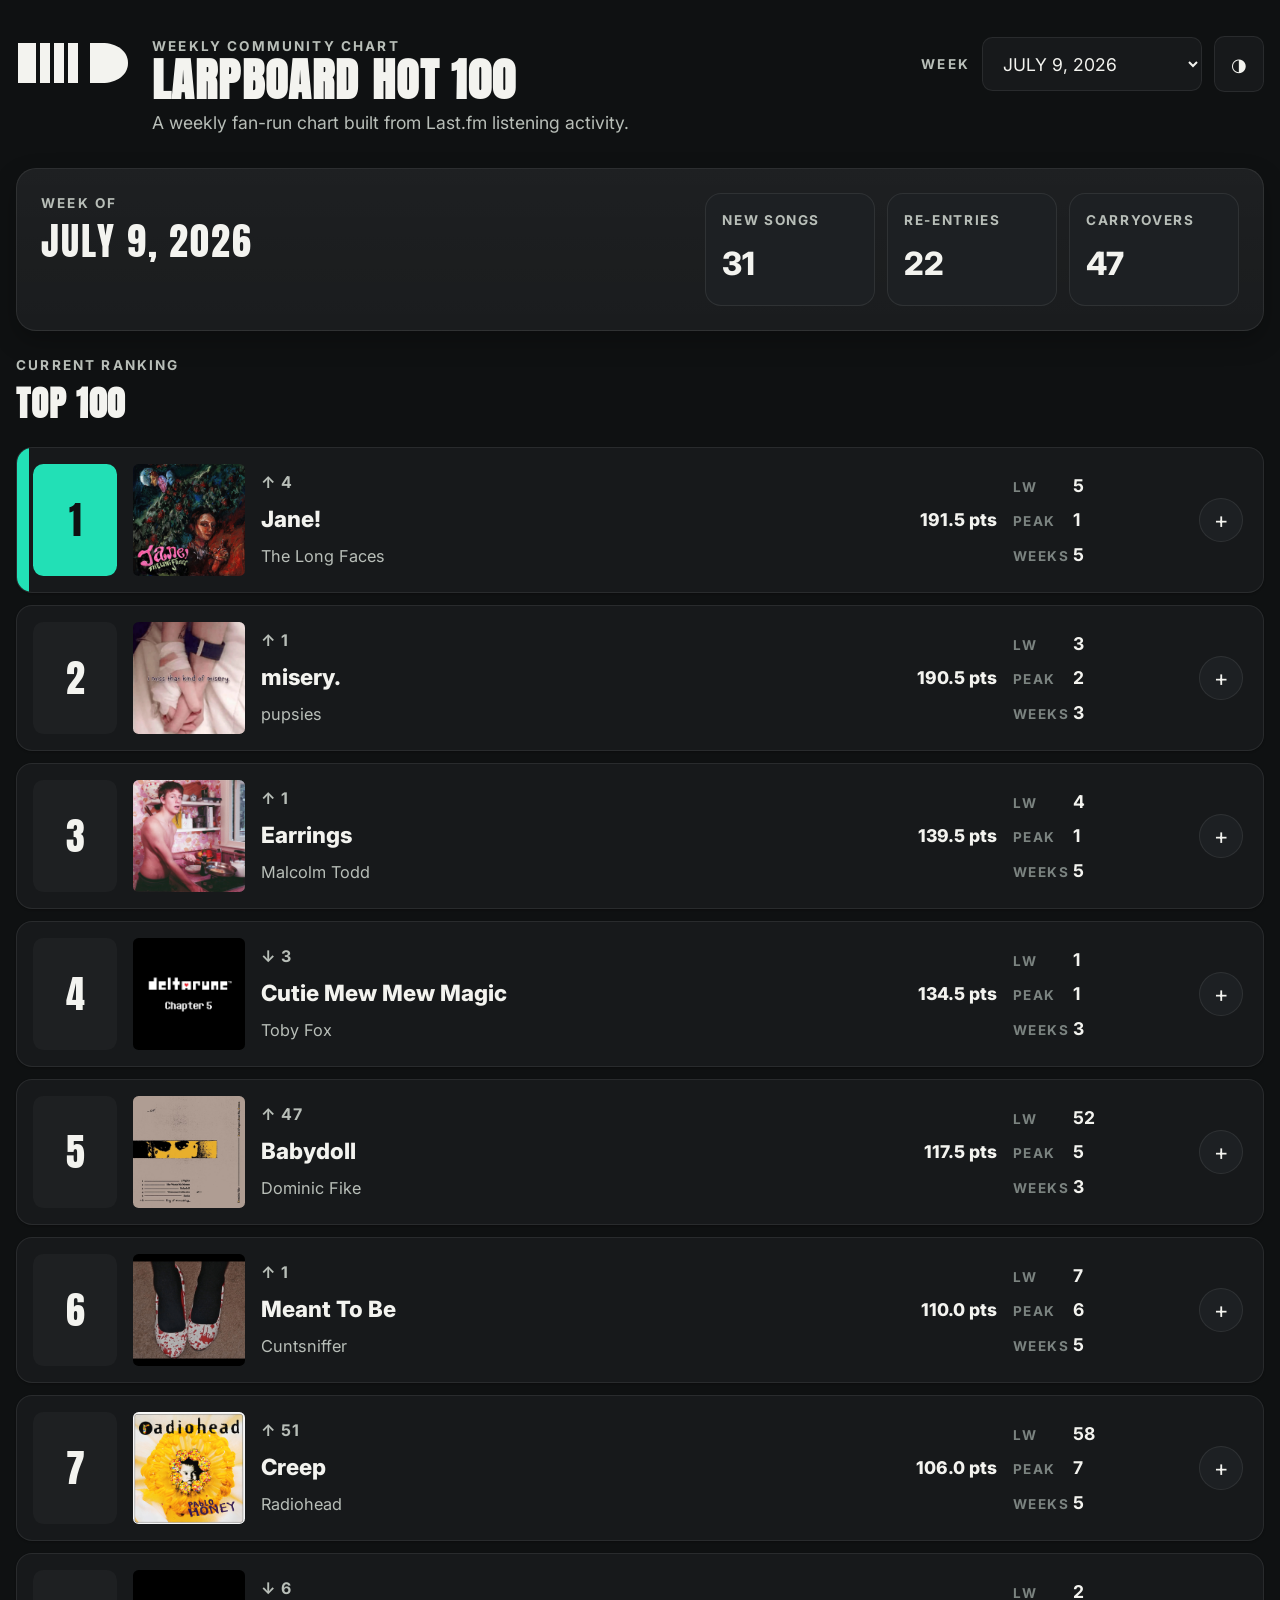
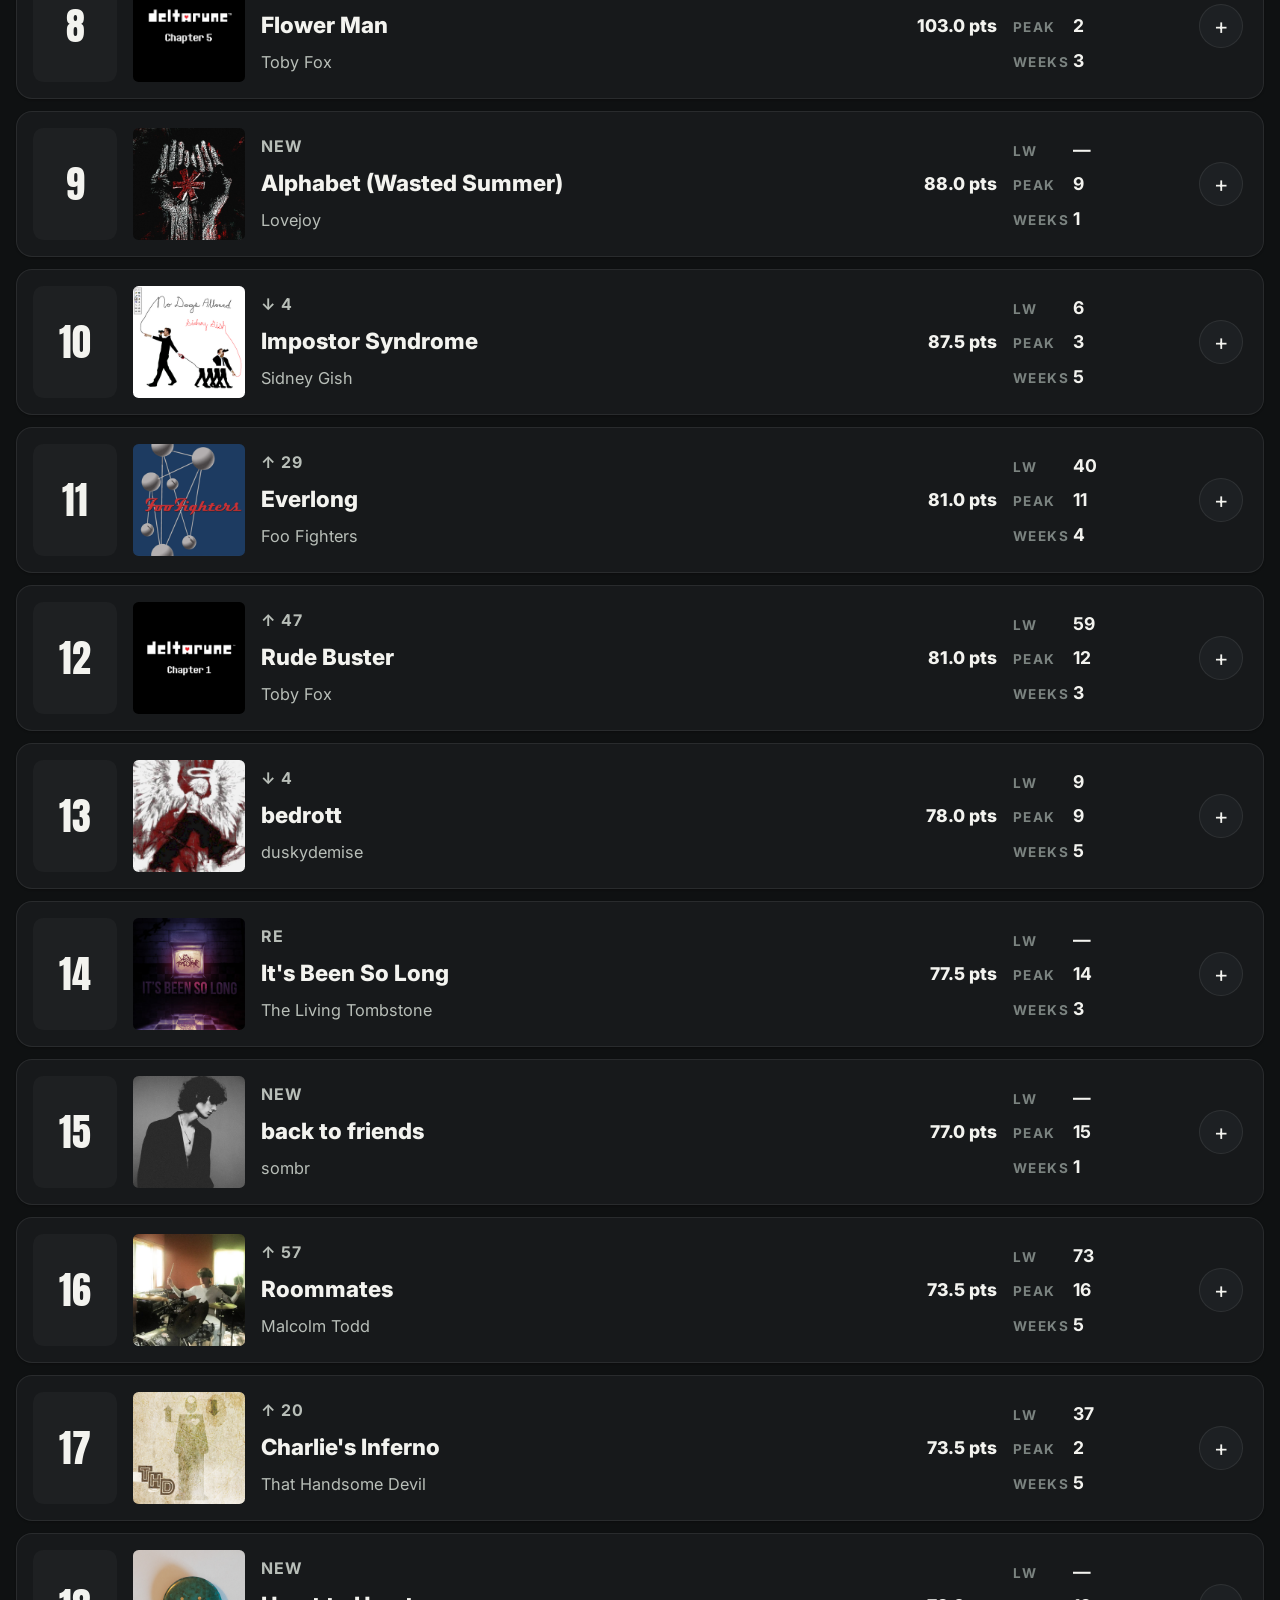
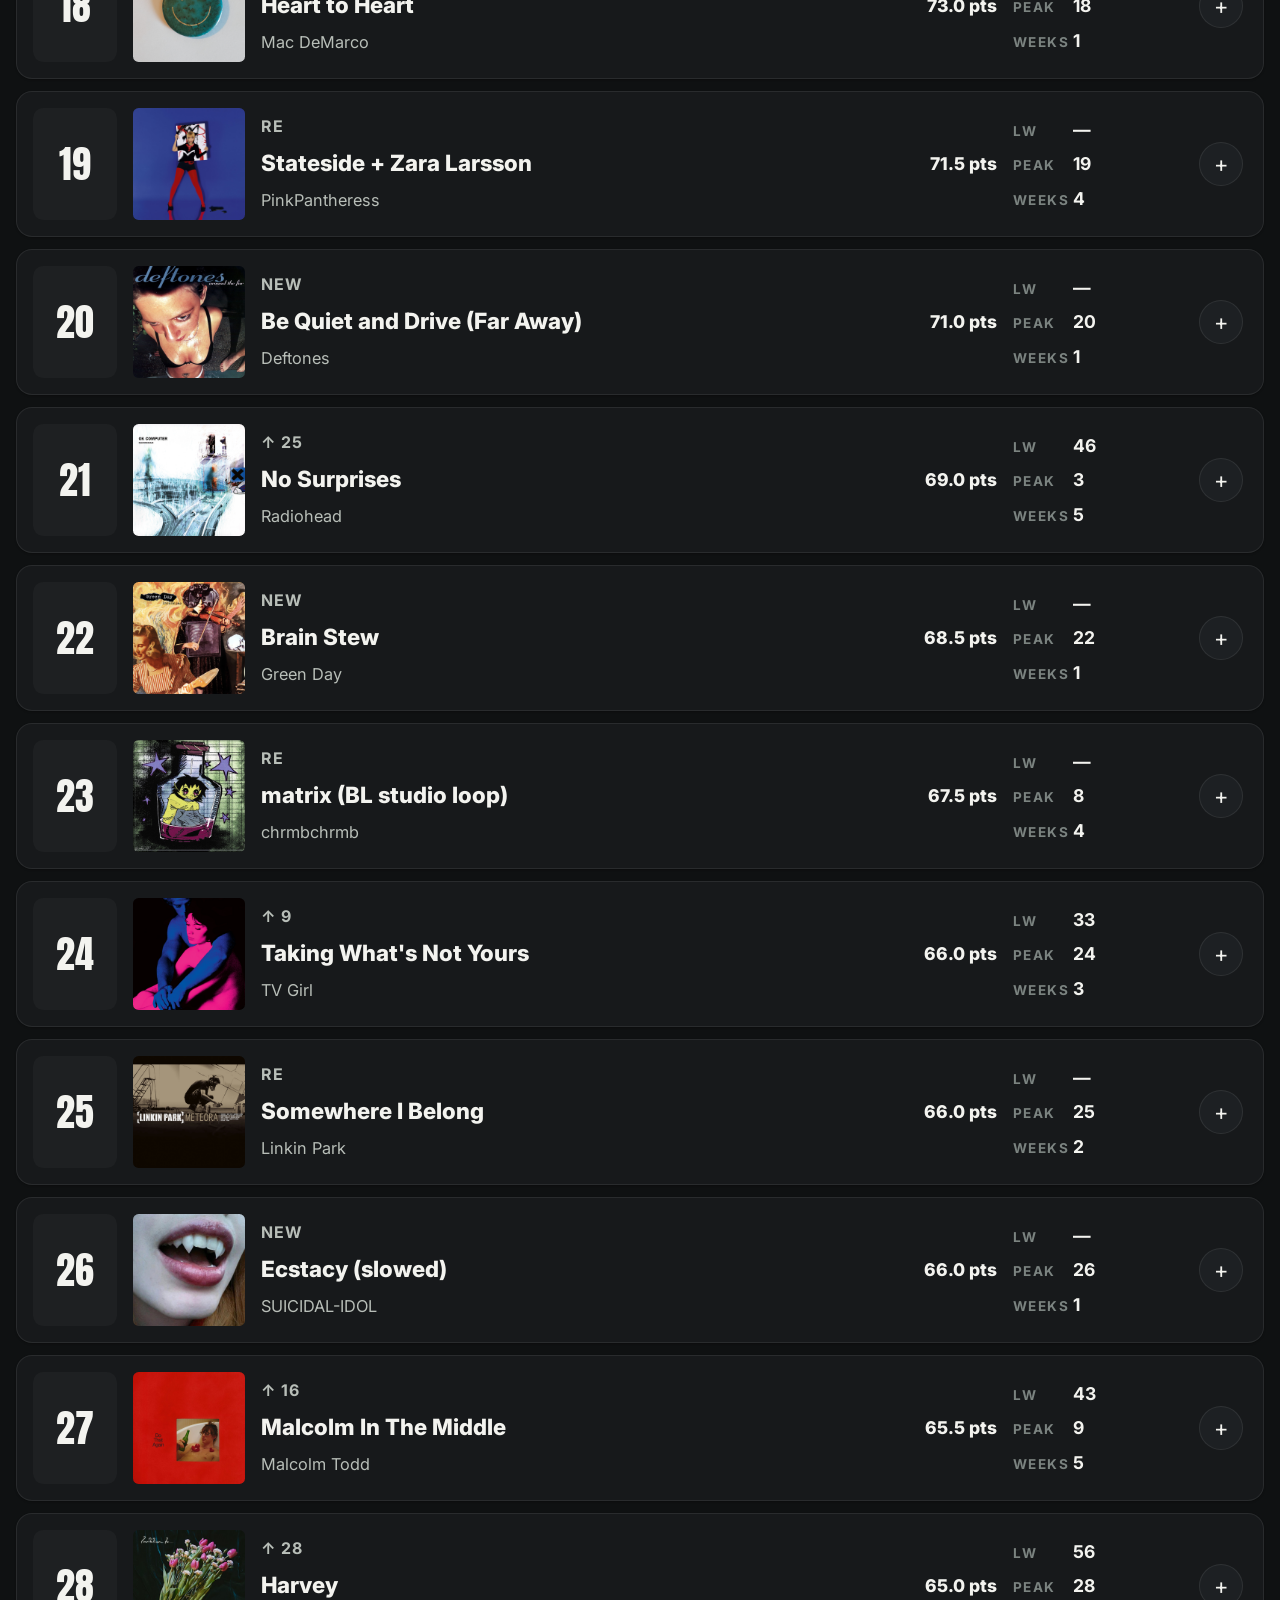
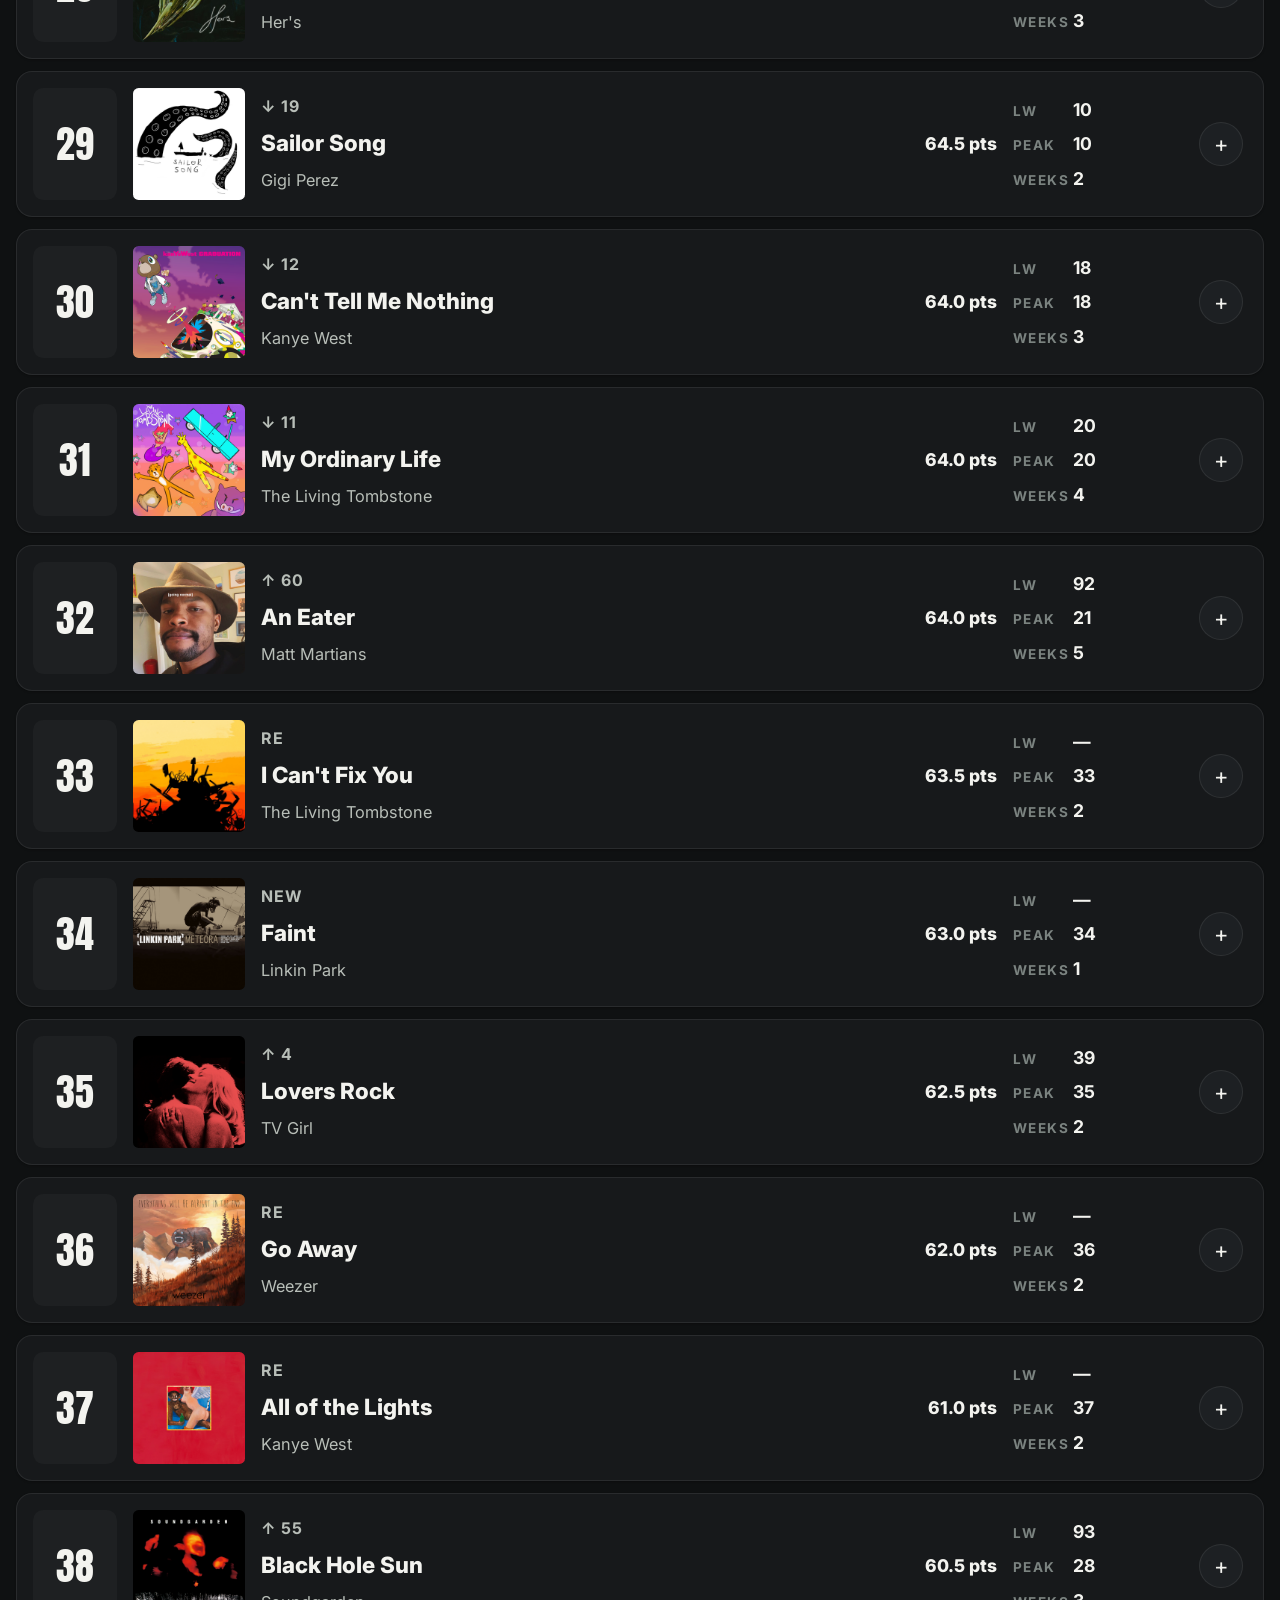
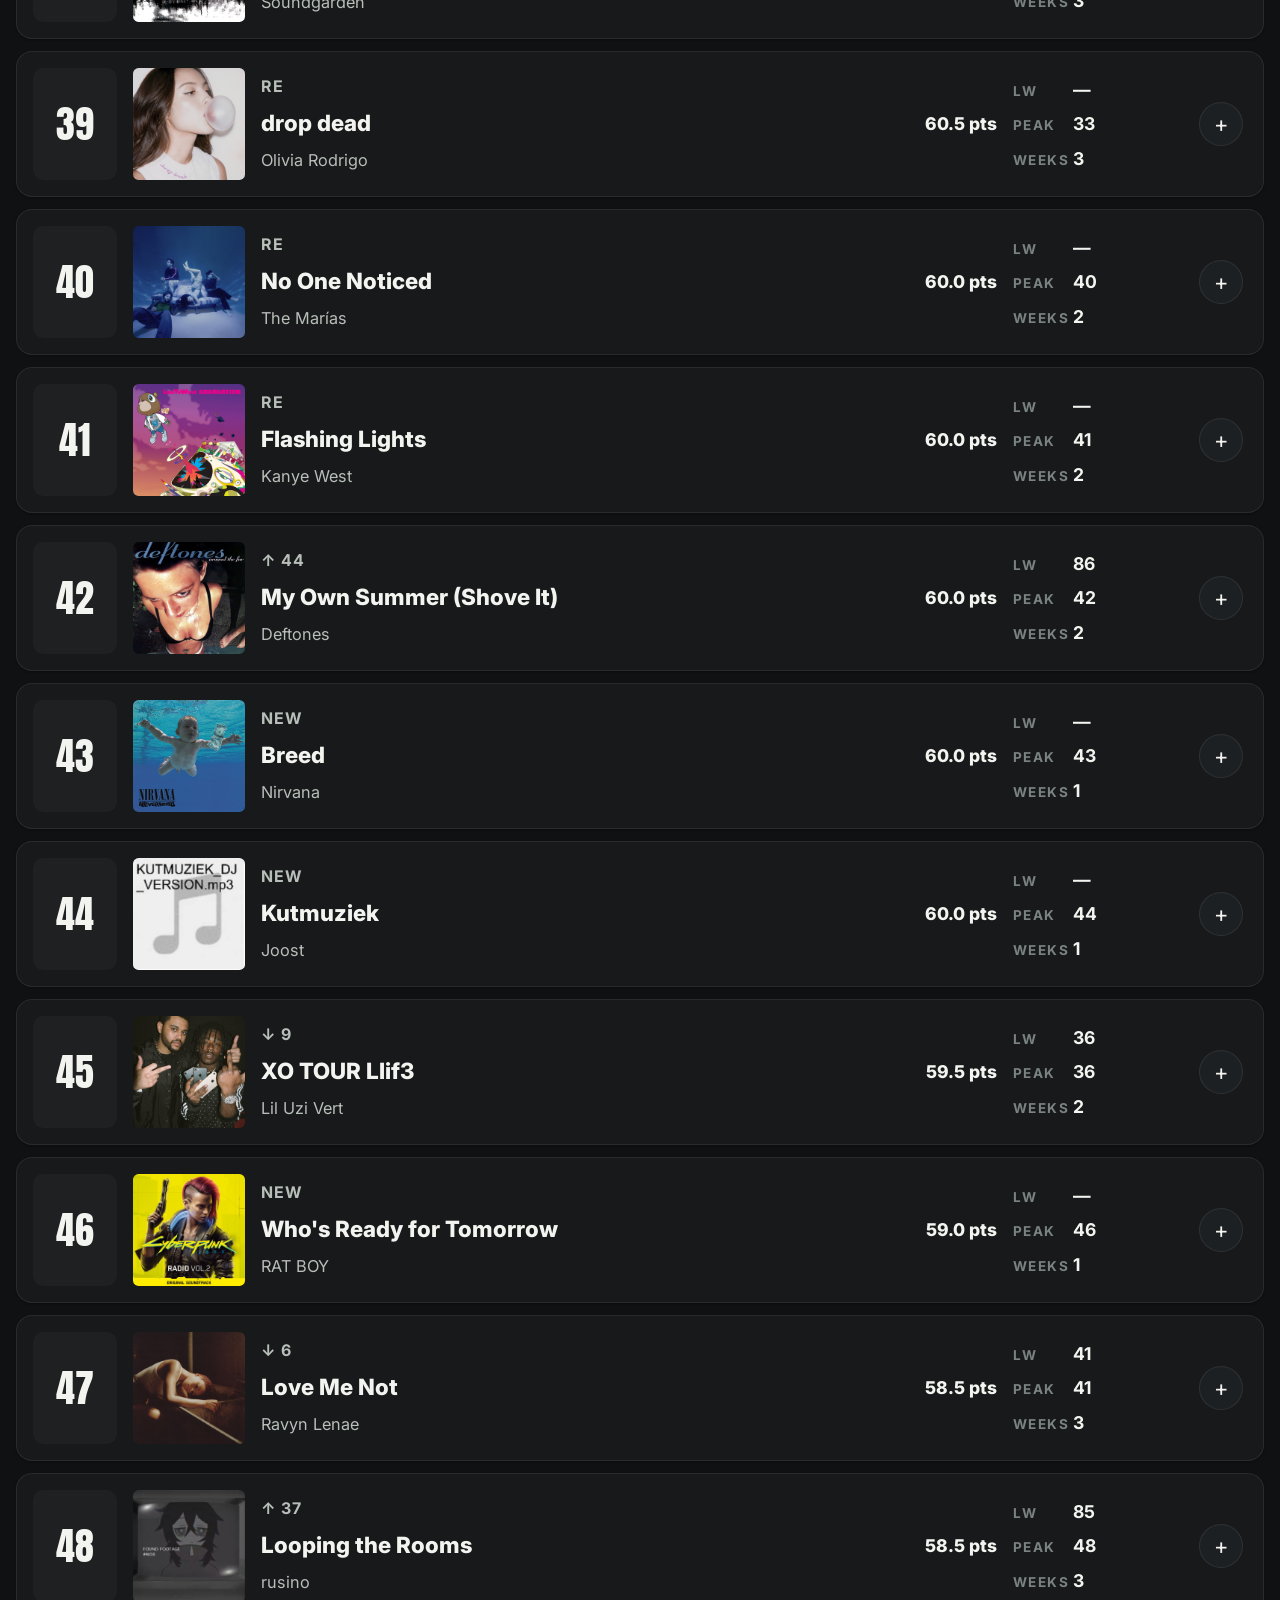
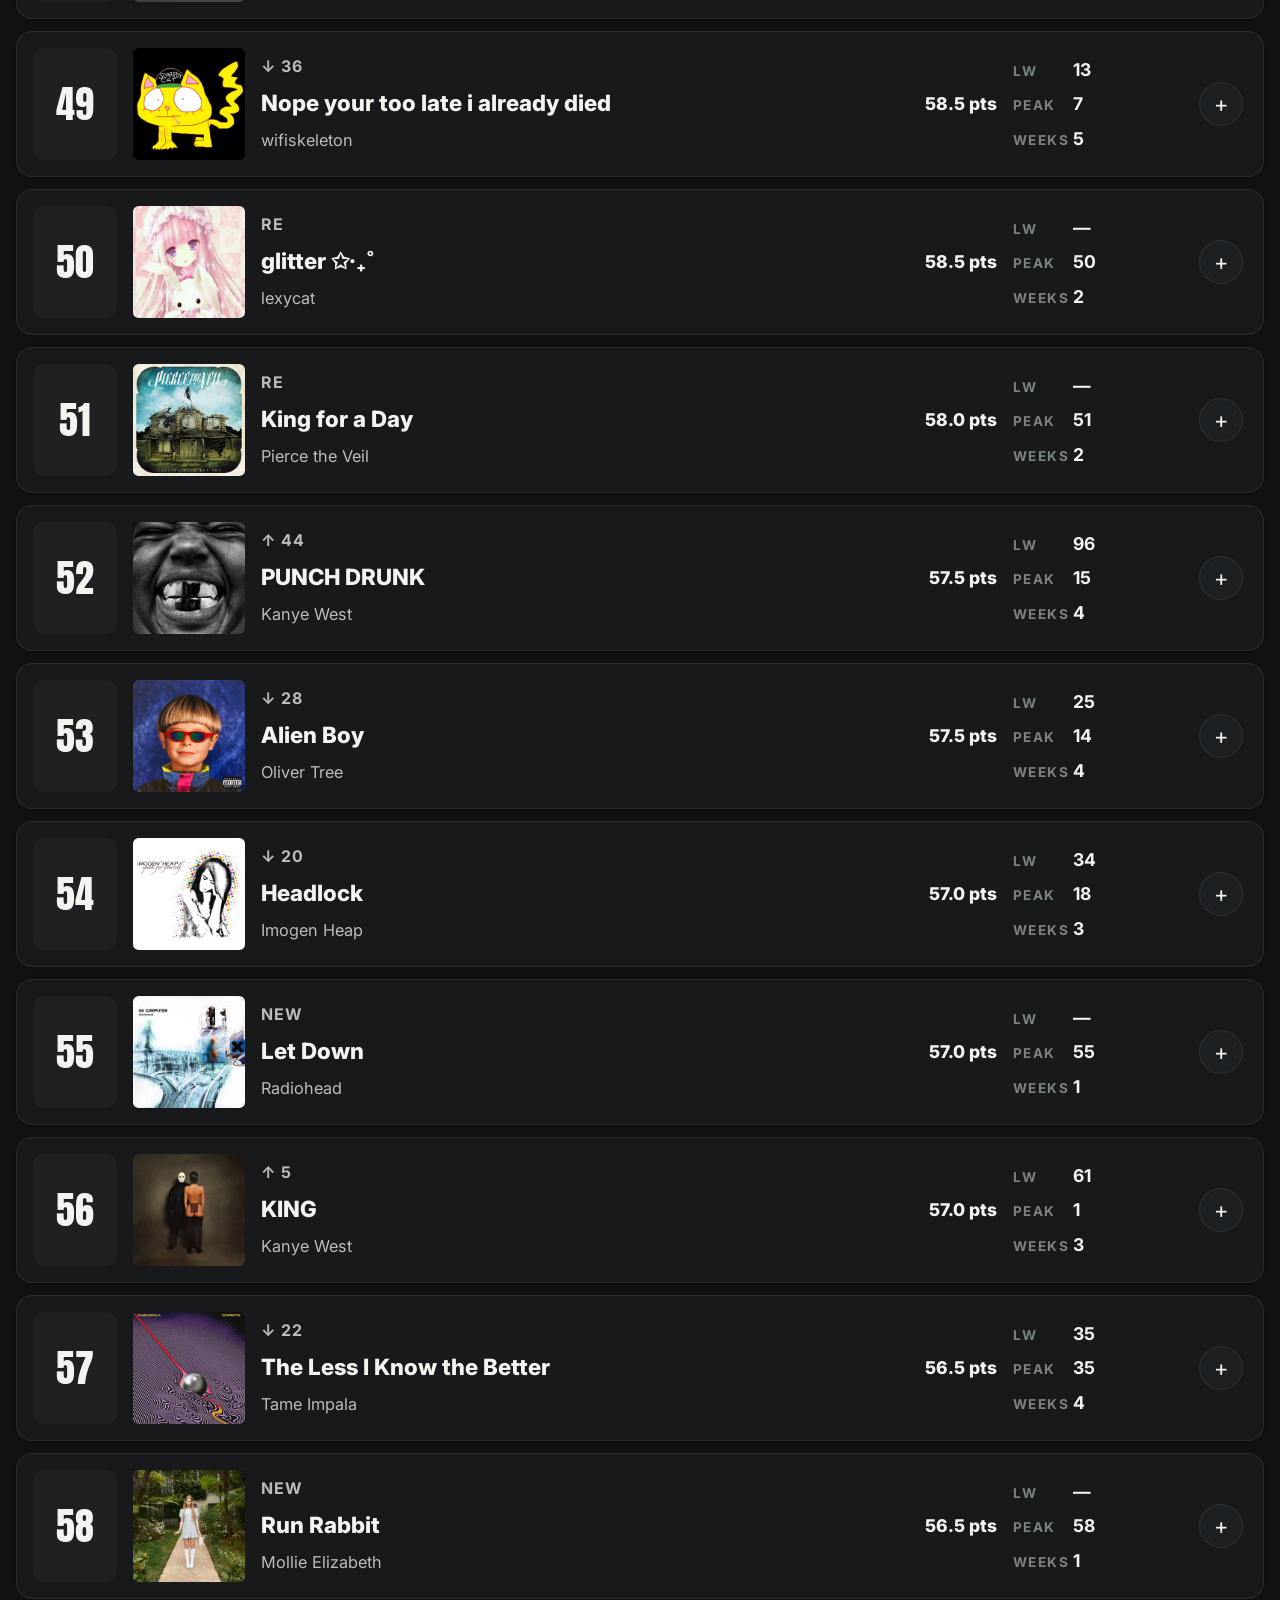
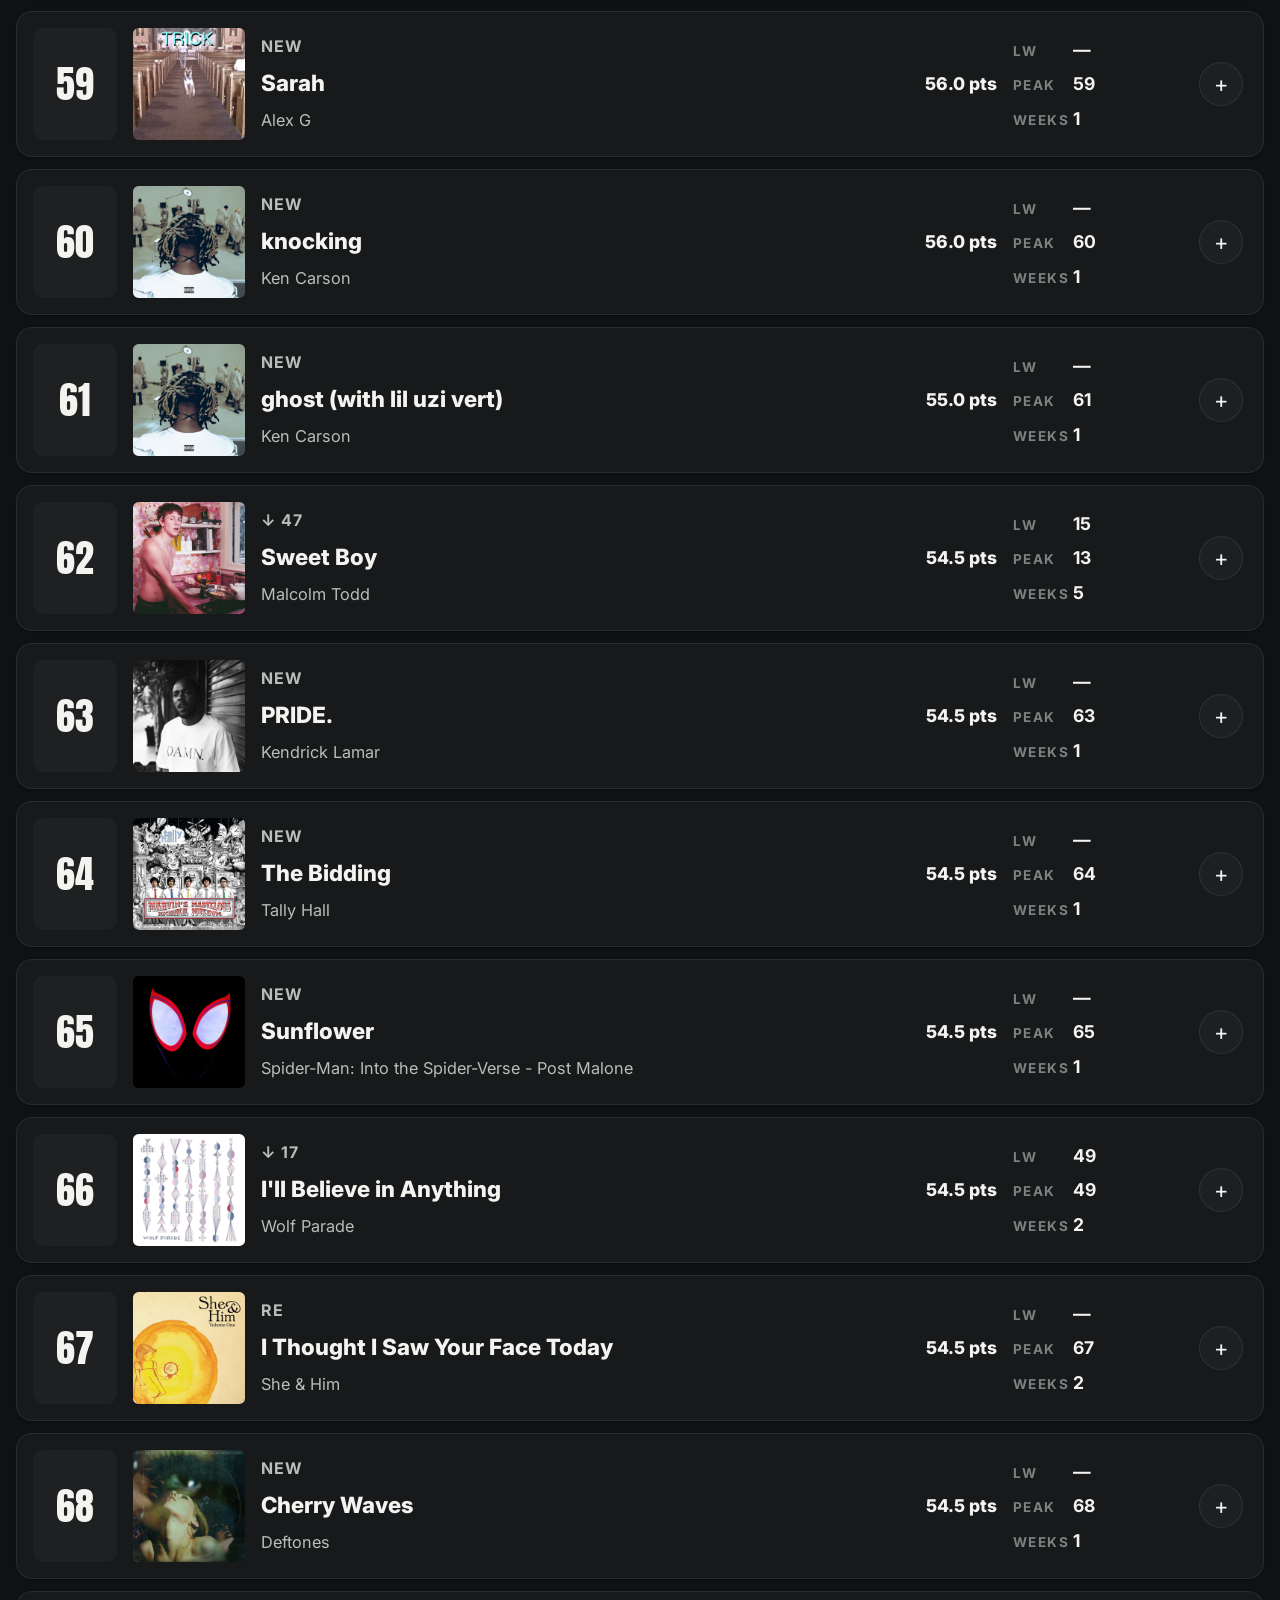
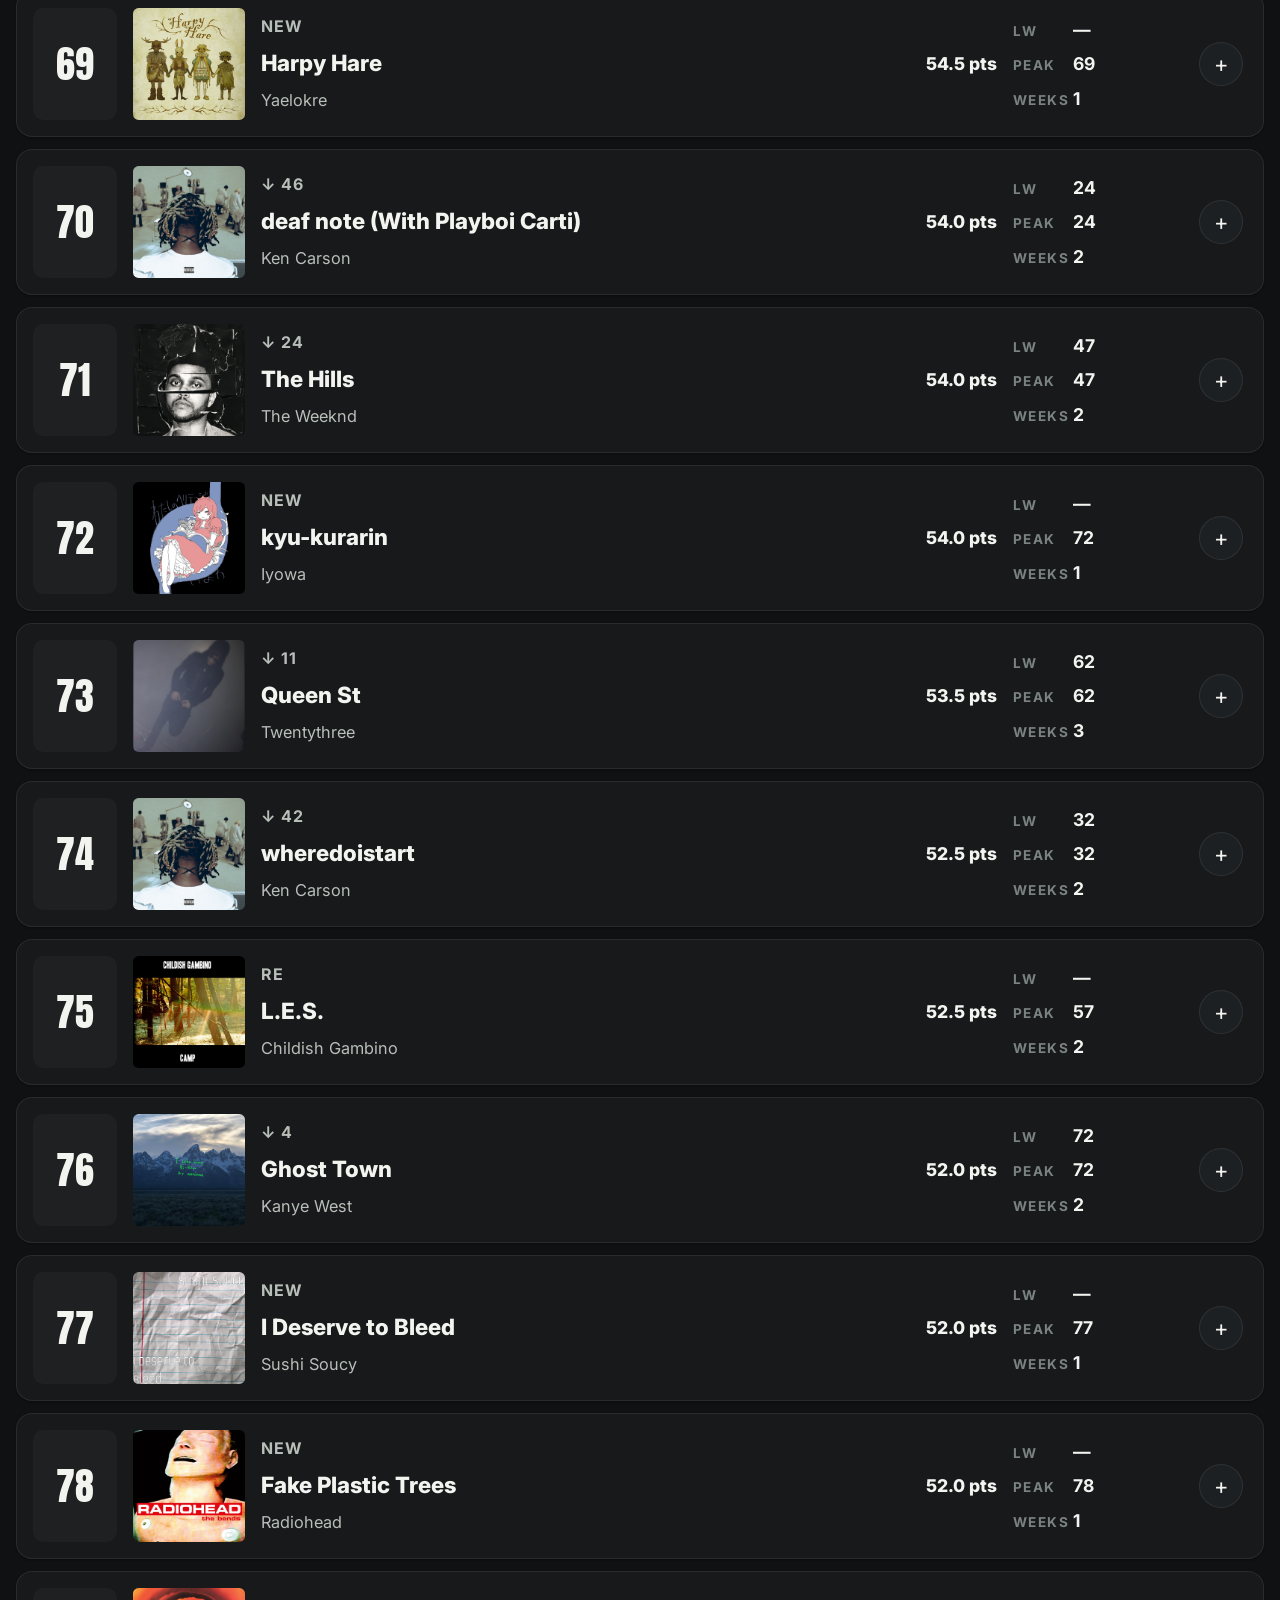
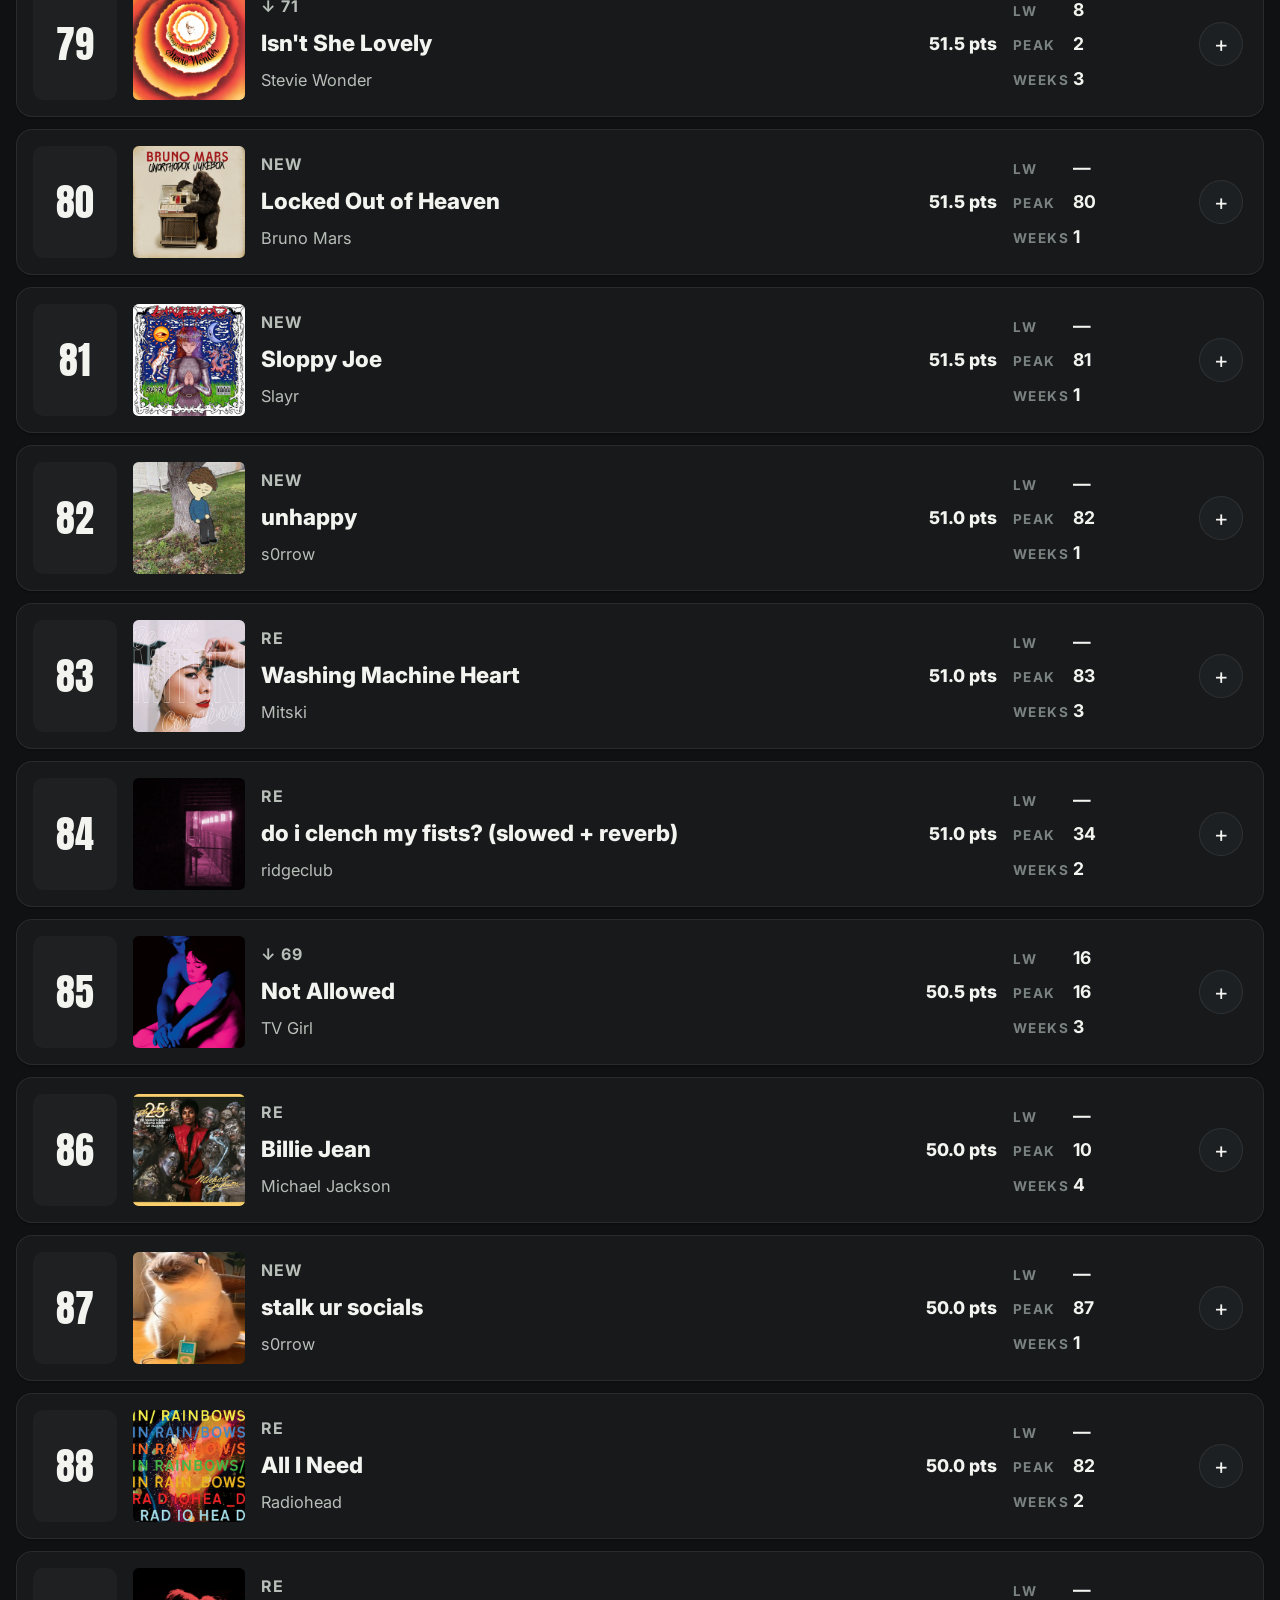
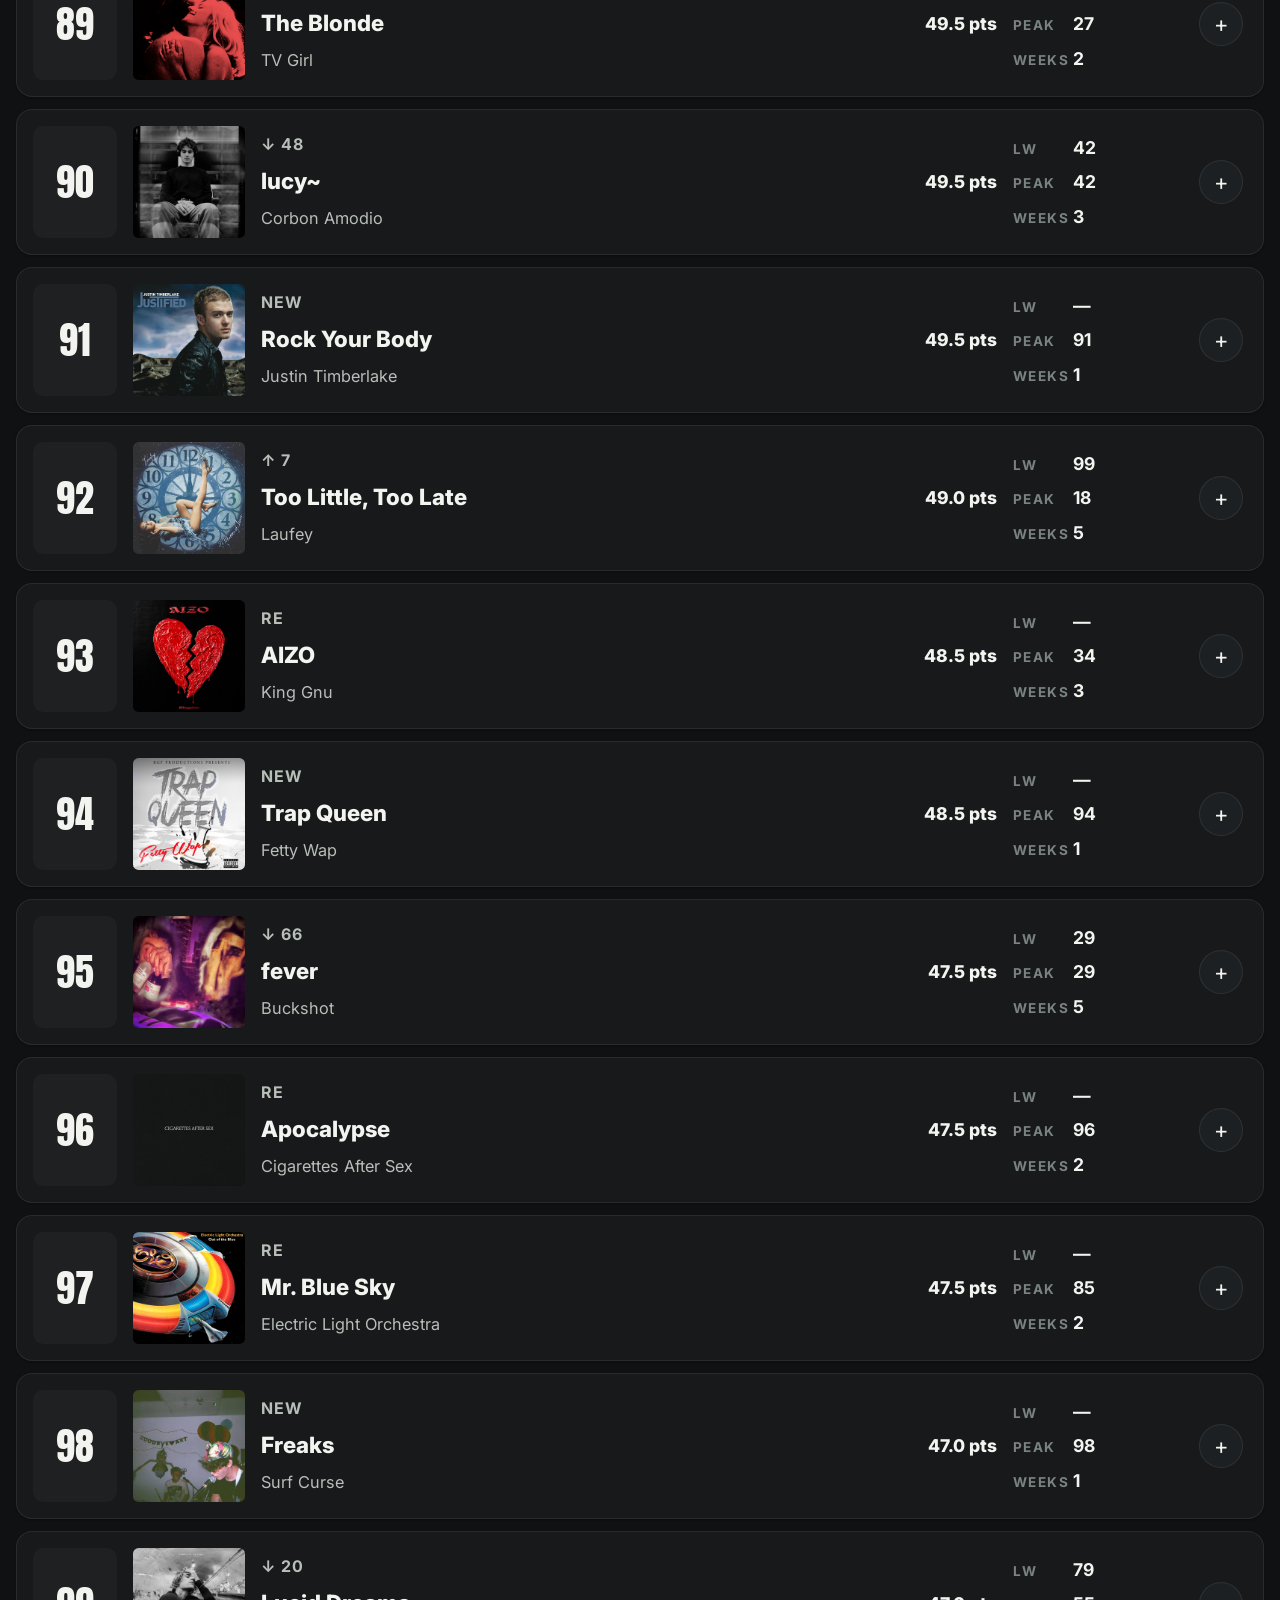
==== larpboard-hot-100.html @ f66f096c "testing!!!!!" ====
<!DOCTYPE html>
<html lang="en">
<head>
  <meta charset="UTF-8">
  <meta name="viewport" content="width=device-width, initial-scale=1.0">
  <title>Larpboard Hot 100</title>
  <meta name="description" content="A weekly fan-run chart built from Last.fm listening activity.">
  <link rel="preconnect" href="https://fonts.googleapis.com">
  <link rel="preconnect" href="https://fonts.gstatic.com" crossorigin>
  <link href="https://fonts.googleapis.com/css2?family=Anton&family=Inter:wght@400;500;600;700;800&display=swap" rel="stylesheet">
  <link rel="stylesheet" href="./styles.css">
</head>
<body>
  <a class="skip-link" href="#main-content">Skip to content</a>
  <div class="page-shell">
    <header class="site-header">
      <div class="brand-block">
        <div class="brand-mark" aria-label="Larpboard logo">
          <svg viewBox="0 0 120 48" role="img" aria-label="Larpboard">
            <rect x="2" y="4" width="18" height="40" fill="currentColor"></rect>
            <rect x="24" y="4" width="10" height="40" fill="currentColor"></rect>
            <rect x="38" y="4" width="10" height="40" fill="currentColor"></rect>
            <rect x="52" y="4" width="10" height="40" fill="currentColor"></rect>
            <path d="M74 4h12c15 0 26 8 26 20s-11 20-26 20H74z" fill="currentColor"></path>
          </svg>
        </div>
        <div>
          <p class="eyebrow">Weekly community chart</p>
          <h1>Larpboard Hot 100</h1>
          <p class="tagline">A weekly fan-run chart built from Last.fm listening activity.</p>
        </div>
      </div>
      <div class="header-actions">
        <label class="week-picker-label" for="week-picker">Week</label>
        <select id="week-picker" class="week-picker" aria-label="Select chart week"></select>
        <button type="button" class="theme-toggle" data-theme-toggle aria-label="Switch color mode">
          <span class="theme-toggle-inner">◐</span>
        </button>
      </div>
    </header>

    <main id="main-content" class="main-layout">
      <section class="hero-panel">
        <div>
          <p class="hero-kicker">Week of</p>
          <p id="week-of" class="hero-week">Loading…</p>
        </div>
        <div class="hero-stats" aria-label="Current chart snapshot">
          <article class="hero-stat-card">
            <span class="hero-stat-label">New songs</span>
            <strong id="stat-new-songs">—</strong>
          </article>
          <article class="hero-stat-card">
            <span class="hero-stat-label">Re-entries</span>
            <strong id="stat-re-entries">—</strong>
          </article>
          <article class="hero-stat-card">
            <span class="hero-stat-label">Carryovers</span>
            <strong id="stat-carryovers">—</strong>
          </article>
        </div>
      </section>

      <section class="chart-section">
        <div class="section-heading-row">
          <div>
            <p class="section-kicker">Current ranking</p>
            <h2>Top 100</h2>
          </div>
          <button id="back-to-chart" class="ghost-button hidden" type="button">← Back to chart</button>
        </div>
        <div id="view-root"></div>
      </section>
    </main>
  </div>

  <template id="chart-row-template">
    <article class="chart-row">
      <div class="rank-block">
        <span class="rank-number"></span>
      </div>
      <div class="cover-wrap">
        <img class="cover-image" alt="" loading="lazy" decoding="async" width="112" height="112">
      </div>
      <div class="song-main">
        <div class="movement-line"></div>
        <button type="button" class="song-title-link"></button>
        <button type="button" class="artist-link"></button>
      </div>
      <div class="song-points"></div>
      <dl class="meta-grid">
        <div><dt>LW</dt><dd class="meta-lw"></dd></div>
        <div><dt>Peak</dt><dd class="meta-peak"></dd></div>
        <div><dt>Weeks</dt><dd class="meta-weeks"></dd></div>
      </dl>
      <button type="button" class="expand-button" aria-label="Open song details">+</button>
      <div class="detail-panel hidden"></div>
    </article>
  </template>

  <script src="./app.js" defer></script>
</body>
</html>
---- styles.css ----
/* Art direction: Billboard-inspired chart UI → dark editorial scan-first layout
   Palette: charcoal + mint accent, accent reserved for highlights and motion
   Typography: Anton + Inter — compressed chart identity + readable utility text
   Density: balanced-dense */

:root, [data-theme="light"] {
  --text-xs: clamp(0.75rem, 0.72rem + 0.16vw, 0.875rem);
  --text-sm: clamp(0.875rem, 0.84rem + 0.2vw, 1rem);
  --text-base: clamp(1rem, 0.97rem + 0.18vw, 1.1rem);
  --text-lg: clamp(1.125rem, 1rem + 0.55vw, 1.4rem);
  --text-xl: clamp(1.45rem, 1.2rem + 1vw, 2rem);
  --space-1: 0.25rem;
  --space-2: 0.5rem;
  --space-3: 0.75rem;
  --space-4: 1rem;
  --space-5: 1.25rem;
  --space-6: 1.5rem;
  --space-8: 2rem;
  --space-10: 2.5rem;
  --space-12: 3rem;
  --space-16: 4rem;
  --radius-sm: 0.35rem;
  --radius-md: 0.65rem;
  --radius-lg: 1rem;
  --radius-xl: 1.25rem;
  --radius-full: 9999px;
  --font-display: 'Anton', 'Arial Narrow', sans-serif;
  --font-body: 'Inter', 'Helvetica Neue', sans-serif;
  --color-bg: #0f1112;
  --color-surface: #17191b;
  --color-surface-2: #1d2023;
  --color-surface-offset: #24282c;
  --color-border: rgba(255,255,255,0.08);
  --color-divider: rgba(255,255,255,0.1);
  --color-text: #f3f3ef;
  --color-text-muted: #b8beb8;
  --color-text-faint: #7b8380;
  --color-text-inverse: #0f1112;
  --color-primary: #22e0b6;
  --color-primary-hover: #1ac79f;
  --color-primary-active: #14a987;
  --shadow-sm: 0 1px 2px rgba(0,0,0,0.25);
  --shadow-md: 0 10px 24px rgba(0,0,0,0.25);
  --transition-interactive: 180ms cubic-bezier(0.16, 1, 0.3, 1);
}

[data-theme="dark"] {
  --color-bg: #0f1112;
  --color-surface: #17191b;
  --color-surface-2: #1d2023;
  --color-surface-offset: #24282c;
  --color-border: rgba(255,255,255,0.08);
  --color-divider: rgba(255,255,255,0.1);
  --color-text: #f3f3ef;
  --color-text-muted: #b8beb8;
  --color-text-faint: #7b8380;
  --color-text-inverse: #0f1112;
  --color-primary: #22e0b6;
  --color-primary-hover: #1ac79f;
  --color-primary-active: #14a987;
}

* { box-sizing: border-box; margin: 0; padding: 0; }
html { -webkit-text-size-adjust: none; text-size-adjust: none; scroll-behavior: smooth; }
body { min-height: 100dvh; background: var(--color-bg); color: var(--color-text); font-family: var(--font-body); font-size: var(--text-base); line-height: 1.55; }
img, svg { display: block; max-width: 100%; height: auto; }
button, select, input { font: inherit; color: inherit; }
button { cursor: pointer; background: none; border: none; }
a, button, select { transition: background var(--transition-interactive), color var(--transition-interactive), border-color var(--transition-interactive), transform var(--transition-interactive), box-shadow var(--transition-interactive); }
:focus-visible { outline: 2px solid var(--color-primary); outline-offset: 3px; }
.skip-link { position: absolute; left: -9999px; top: auto; }
.skip-link:focus { left: var(--space-4); top: var(--space-4); background: var(--color-primary); color: var(--color-text-inverse); padding: var(--space-2) var(--space-3); border-radius: var(--radius-sm); z-index: 999; }
.hidden { display: none !important; }

.page-shell { width: min(1400px, calc(100% - 2rem)); margin: 0 auto; padding: var(--space-6) 0 var(--space-16); }
.site-header { display: flex; justify-content: space-between; align-items: flex-start; gap: var(--space-6); padding: var(--space-3) 0 var(--space-8); }
.brand-block { display: flex; gap: var(--space-4); align-items: flex-start; }
.brand-mark { color: var(--color-text); width: 120px; flex: 0 0 auto; padding-top: 0.2rem; }
.eyebrow, .section-kicker, .hero-kicker, .week-picker-label { color: var(--color-text-muted); text-transform: uppercase; letter-spacing: 0.16em; font-size: var(--text-xs); font-weight: 700; }
.site-header h1 { font-family: var(--font-display); font-size: clamp(2rem, 1.3rem + 2vw, 4rem); letter-spacing: 0.03em; text-transform: uppercase; line-height: 0.95; }
.tagline { color: var(--color-text-muted); margin-top: var(--space-2); max-width: 52ch; }
.header-actions { display: flex; gap: var(--space-3); align-items: center; flex-wrap: wrap; justify-content: flex-end; }
.week-picker { min-width: 220px; padding: 0.9rem 1rem; border-radius: var(--radius-md); border: 1px solid var(--color-border); background: var(--color-surface); }
.theme-toggle, .ghost-button { min-height: 44px; padding: 0.85rem 1rem; border-radius: var(--radius-md); border: 1px solid var(--color-border); background: var(--color-surface); }
.theme-toggle:hover, .ghost-button:hover, .week-picker:hover { border-color: rgba(255,255,255,0.2); background: var(--color-surface-2); }
.hero-panel { display: grid; grid-template-columns: 1.2fr 1fr; gap: var(--space-6); padding: var(--space-6); border: 1px solid var(--color-border); background: linear-gradient(180deg, rgba(255,255,255,0.03), rgba(255,255,255,0.01)), var(--color-surface); border-radius: var(--radius-xl); box-shadow: var(--shadow-md); }
.hero-week { margin-top: var(--space-2); font-family: var(--font-display); font-size: clamp(1.7rem, 1.2rem + 1.5vw, 3rem); letter-spacing: 0.05em; text-transform: uppercase; line-height: 1; }
.hero-stats { display: grid; grid-template-columns: repeat(3, 1fr); gap: var(--space-3); }
.hero-stat-card { padding: var(--space-4); border: 1px solid var(--color-border); background: var(--color-surface-2); border-radius: var(--radius-lg); display: grid; gap: var(--space-2); align-content: start; }
.hero-stat-label { color: var(--color-text-muted); text-transform: uppercase; letter-spacing: 0.12em; font-size: var(--text-xs); font-weight: 700; }
.hero-stat-card strong { font-size: var(--text-xl); font-weight: 800; }
.chart-section { margin-top: var(--space-6); }
.section-heading-row { display: flex; align-items: end; justify-content: space-between; gap: var(--space-4); margin-bottom: var(--space-4); }
.section-heading-row h2 { font-family: var(--font-display); font-size: clamp(1.7rem, 1.25rem + 1.2vw, 2.8rem); letter-spacing: 0.03em; text-transform: uppercase; }
#view-root { display: grid; gap: var(--space-3); }
.chart-row { position: relative; display: grid; grid-template-columns: 84px 112px minmax(0, 1.4fr) 140px 170px 48px; gap: var(--space-4); align-items: center; padding: var(--space-4); border: 1px solid var(--color-border); border-radius: var(--radius-lg); background: var(--color-surface); box-shadow: var(--shadow-sm); overflow: hidden; }
.chart-row:hover { background: var(--color-surface-2); border-color: rgba(255,255,255,0.16); transform: translateY(-1px); }
.chart-row.top-spot::before { content: ''; position: absolute; inset: 0 auto 0 0; width: 12px; background: var(--color-primary); }
.rank-block { display: grid; place-items: center; min-height: 112px; border-radius: var(--radius-md); background: rgba(255,255,255,0.03); font-family: var(--font-display); }
.top-spot .rank-block { background: var(--color-primary); color: var(--color-text-inverse); }
.rank-number { font-size: clamp(2rem, 1.2rem + 1.5vw, 3.5rem); line-height: 1; }
.cover-wrap { width: 112px; height: 112px; overflow: hidden; border-radius: var(--radius-sm); background: var(--color-surface-offset); }
.cover-image { width: 112px; height: 112px; object-fit: cover; }
.song-main { min-width: 0; display: grid; gap: 0.45rem; align-content: center; }
.song-title-link, .artist-link { width: fit-content; text-align: left; }
.song-title-link { color: var(--color-text); font-size: var(--text-lg); font-weight: 800; }
.song-title-link:hover, .artist-link:hover { color: var(--color-primary); }
.artist-link { color: var(--color-text-muted); font-size: 1.02rem; }
.movement-line { color: var(--color-text-muted); font-size: var(--text-sm); font-weight: 700; text-transform: uppercase; letter-spacing: 0.06em; }
.song-points { font-weight: 800; color: var(--color-text); text-align: right; white-space: nowrap; }
.meta-grid { display: grid; gap: 0.45rem; }
.meta-grid div { display: grid; grid-template-columns: 52px 1fr; gap: 0.5rem; align-items: baseline; }
.meta-grid dt { color: var(--color-text-faint); text-transform: uppercase; letter-spacing: 0.11em; font-size: var(--text-xs); font-weight: 700; }
.meta-grid dd { font-weight: 700; }
.expand-button { width: 44px; height: 44px; border-radius: var(--radius-full); border: 1px solid var(--color-border); background: var(--color-surface-2); font-size: 1.4rem; line-height: 1; }
.expand-button:hover { color: var(--color-primary); border-color: rgba(255,255,255,0.2); }
.detail-panel { grid-column: 1 / -1; padding-top: var(--space-3); border-top: 1px solid var(--color-divider); display: grid; grid-template-columns: repeat(3, minmax(0, 1fr)); gap: var(--space-4); }
.detail-card { padding: var(--space-4); border-radius: var(--radius-md); background: var(--color-surface-2); border: 1px solid var(--color-border); }
.detail-card h3 { font-size: var(--text-sm); text-transform: uppercase; letter-spacing: 0.12em; color: var(--color-text-muted); margin-bottom: var(--space-2); }
.detail-card p, .detail-card li { color: var(--color-text); }
.detail-card ul { list-style: none; display: grid; gap: var(--space-2); }
.view-panel { padding: var(--space-5); border-radius: var(--radius-lg); border: 1px solid var(--color-border); background: var(--color-surface); }
.view-panel h3 { font-family: var(--font-display); letter-spacing: 0.03em; text-transform: uppercase; font-size: var(--text-xl); }
.view-panel-subtitle { color: var(--color-text-muted); margin-top: var(--space-2); }
.artist-song-grid { margin-top: var(--space-5); display: grid; gap: var(--space-3); }
.artist-song-card { display: grid; grid-template-columns: 84px minmax(0, 1fr) auto; gap: var(--space-4); align-items: center; padding: var(--space-4); border-radius: var(--radius-md); background: var(--color-surface-2); border: 1px solid var(--color-border); }
.artist-song-card img { width: 84px; height: 84px; object-fit: cover; border-radius: var(--radius-sm); }
.artist-song-card button { text-align: left; color: var(--color-text); font-weight: 800; }
.artist-song-card button:hover { color: var(--color-primary); }
.history-list { display: grid; gap: var(--space-2); list-style: none; margin-top: var(--space-3); }
.history-item { display: flex; justify-content: space-between; gap: var(--space-4); border-top: 1px solid var(--color-divider); padding-top: var(--space-2); color: var(--color-text-muted); }
.empty-state { padding: var(--space-8); border-radius: var(--radius-lg); border: 1px dashed var(--color-border); color: var(--color-text-muted); background: var(--color-surface); }

@media (max-width: 1080px) {
  .hero-panel { grid-template-columns: 1fr; }
  .chart-row { grid-template-columns: 72px 96px minmax(0, 1fr) 120px 150px 44px; }
  .cover-wrap, .cover-image { width: 96px; height: 96px; }
  .rank-block { min-height: 96px; }
}

@media (max-width: 820px) {
  .page-shell { width: min(100% - 1rem, 1400px); }
  .site-header { flex-direction: column; }
  .header-actions { width: 100%; justify-content: flex-start; }
  .hero-stats { grid-template-columns: 1fr; }
  .chart-row { grid-template-columns: 64px 84px minmax(0, 1fr) 44px; align-items: start; }
  .cover-wrap, .cover-image { width: 84px; height: 84px; }
  .rank-block { min-height: 84px; }
  .song-points { text-align: left; grid-column: 3 / 4; }
  .meta-grid { grid-column: 3 / 4; grid-template-columns: repeat(3, minmax(0, 1fr)); }
  .meta-grid div { grid-template-columns: 1fr; gap: 0.2rem; }
  .expand-button { grid-column: 4 / 5; grid-row: 1 / span 3; align-self: center; }
  .detail-panel { grid-template-columns: 1fr; }
  .artist-song-card { grid-template-columns: 72px minmax(0, 1fr); }
}

@media (max-width: 560px) {
  .page-shell { width: calc(100% - 0.75rem); padding-top: var(--space-4); }
  .site-header h1 { font-size: 2.6rem; }
  .week-picker { min-width: 100%; }
  .header-actions { display: grid; grid-template-columns: 1fr auto; width: 100%; }
  .chart-row { grid-template-columns: 56px 72px minmax(0, 1fr); gap: var(--space-3); }
  .cover-wrap, .cover-image { width: 72px; height: 72px; }
  .rank-block { min-height: 72px; }
  .song-points, .meta-grid { grid-column: 1 / -1; }
  .expand-button { grid-column: 3 / 4; grid-row: 1 / 3; justify-self: end; }
}

@media (prefers-reduced-motion: reduce) {
  *, *::before, *::after { animation-duration: 0.01ms !important; animation-iteration-count: 1 !important; transition-duration: 0.01ms !important; scroll-behavior: auto !important; }
}
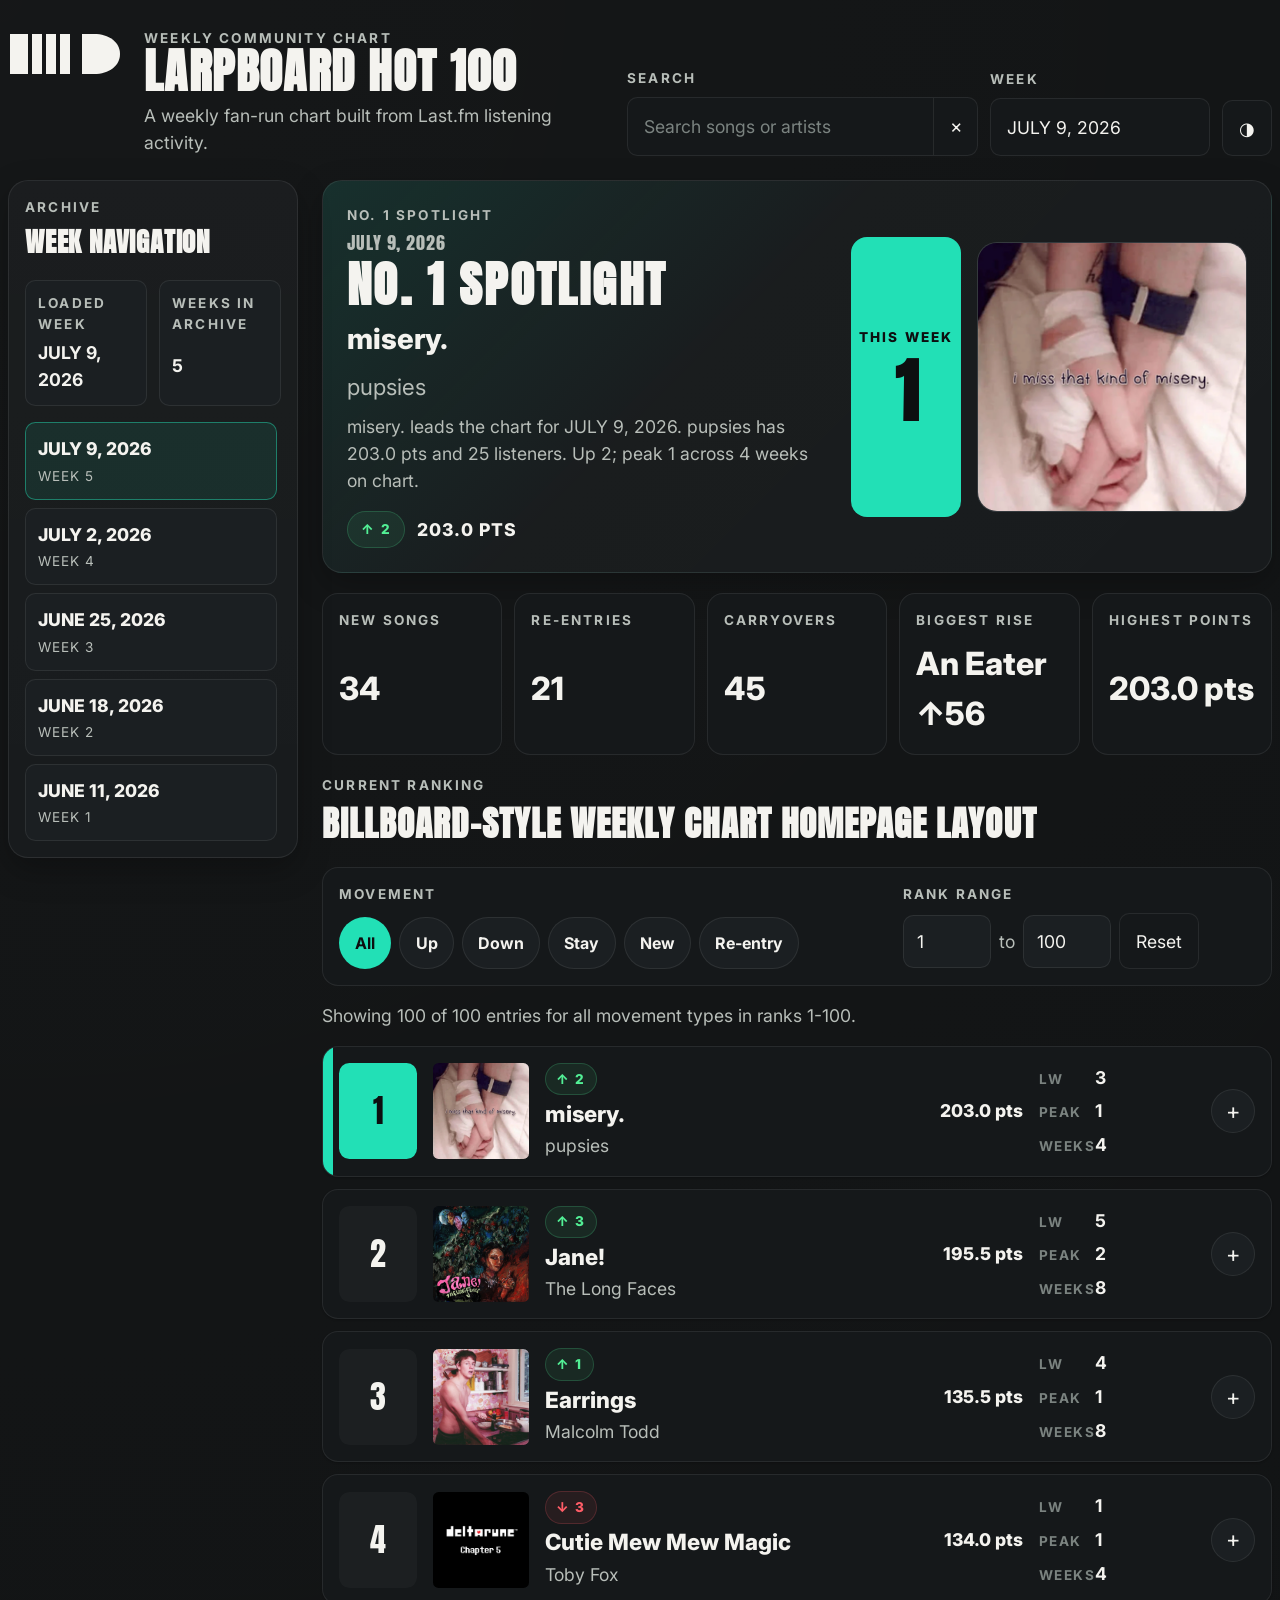
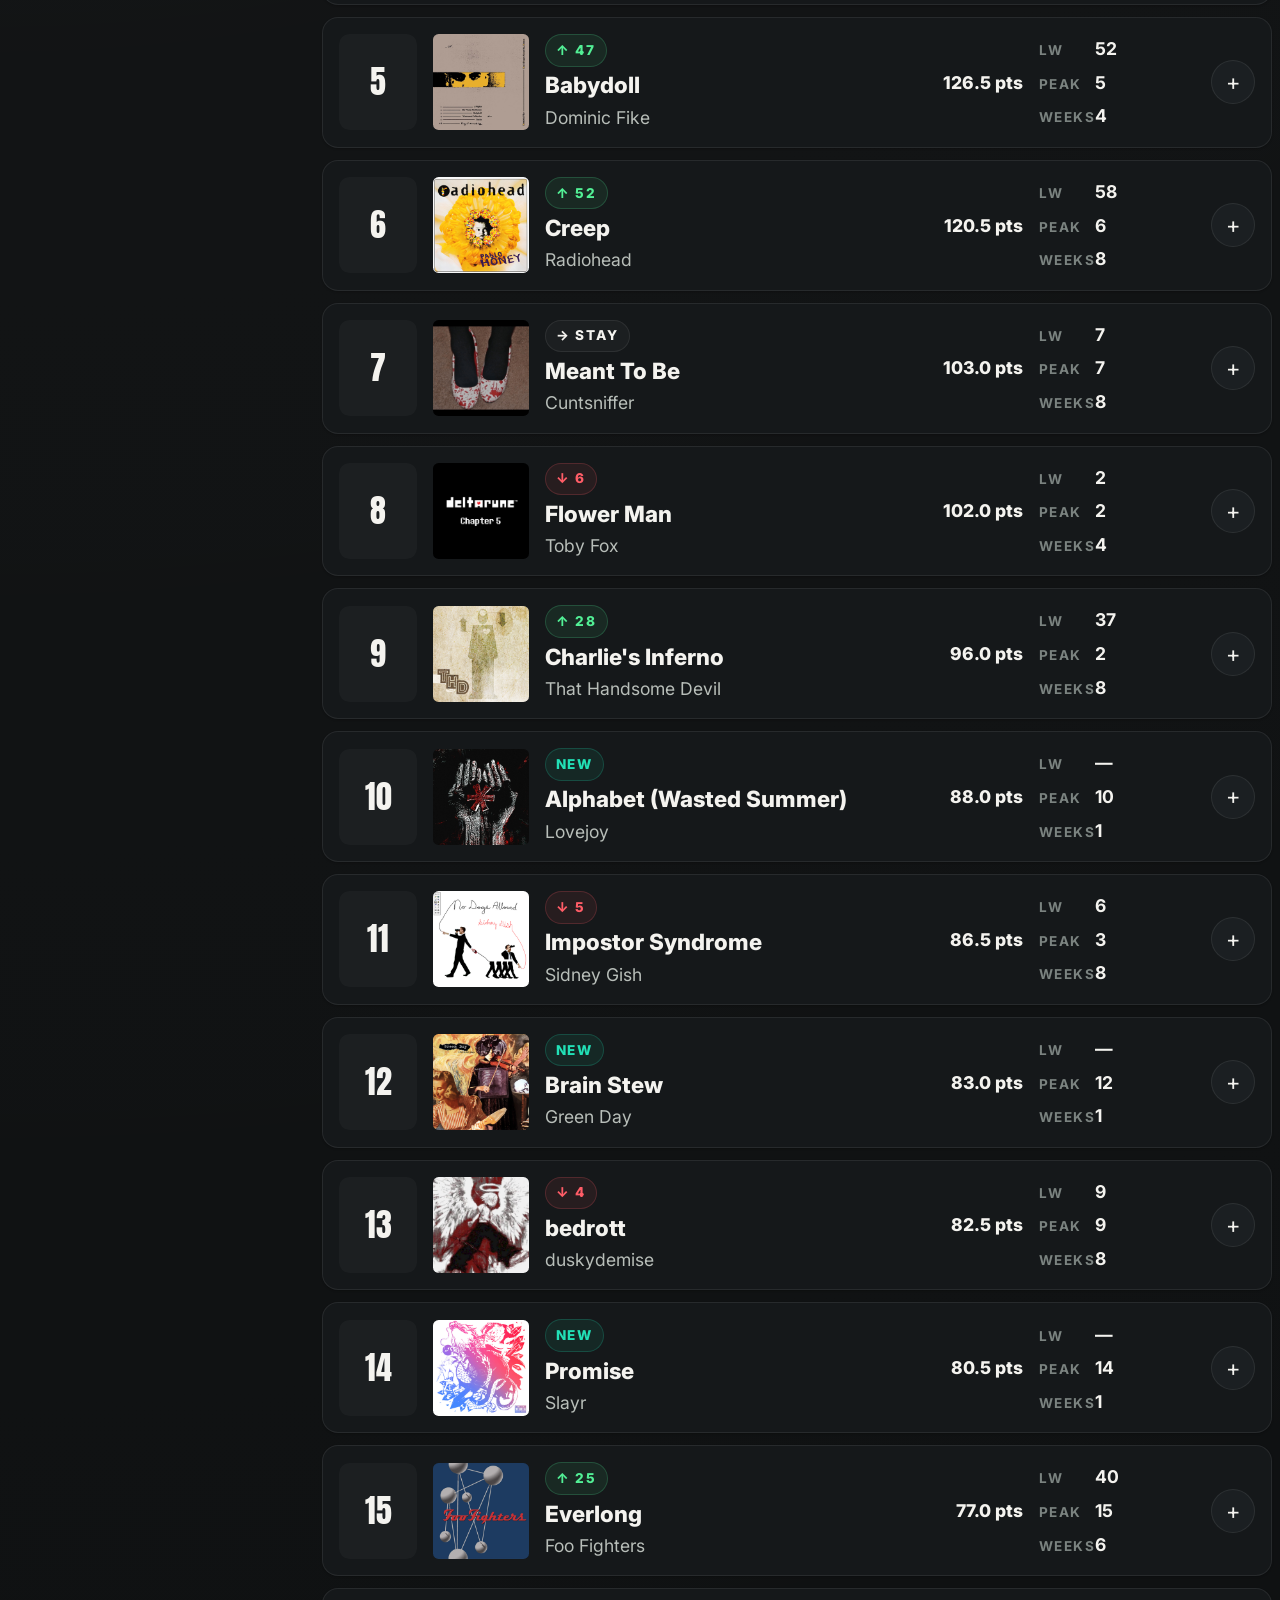
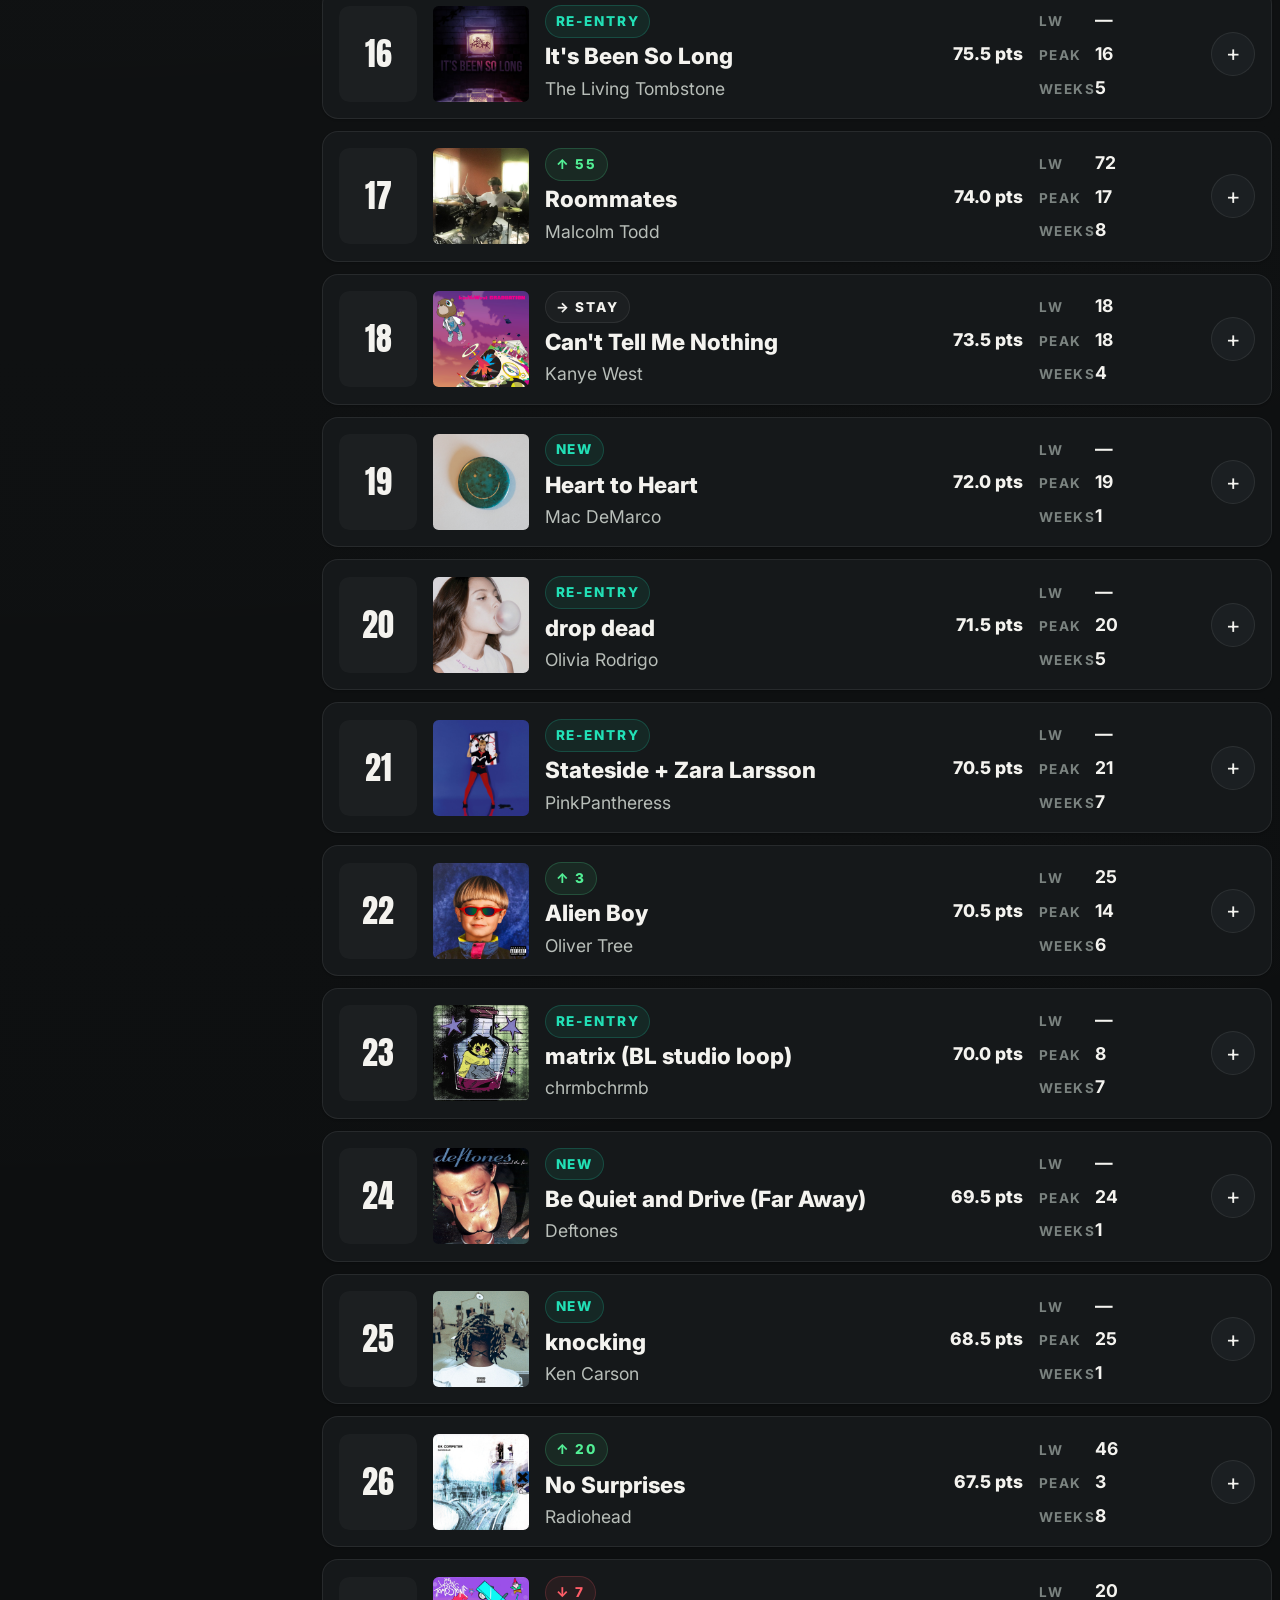
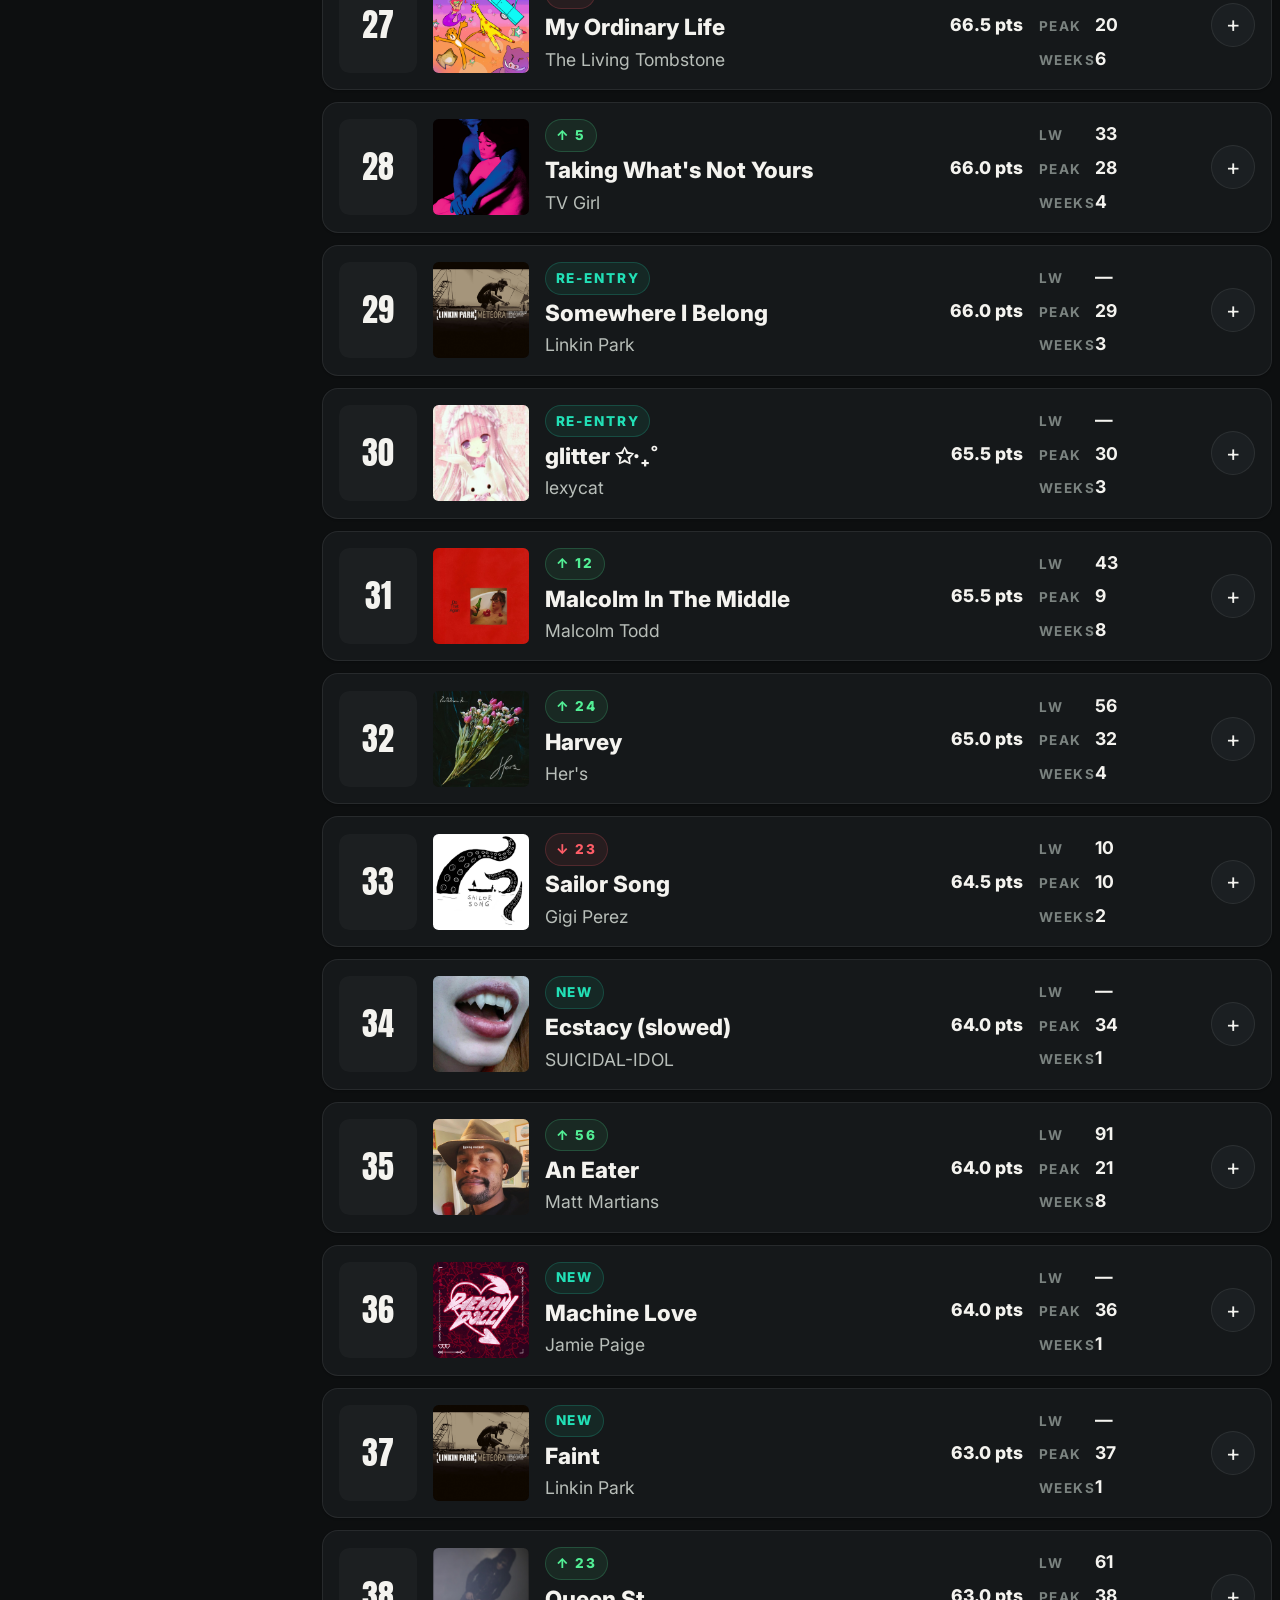
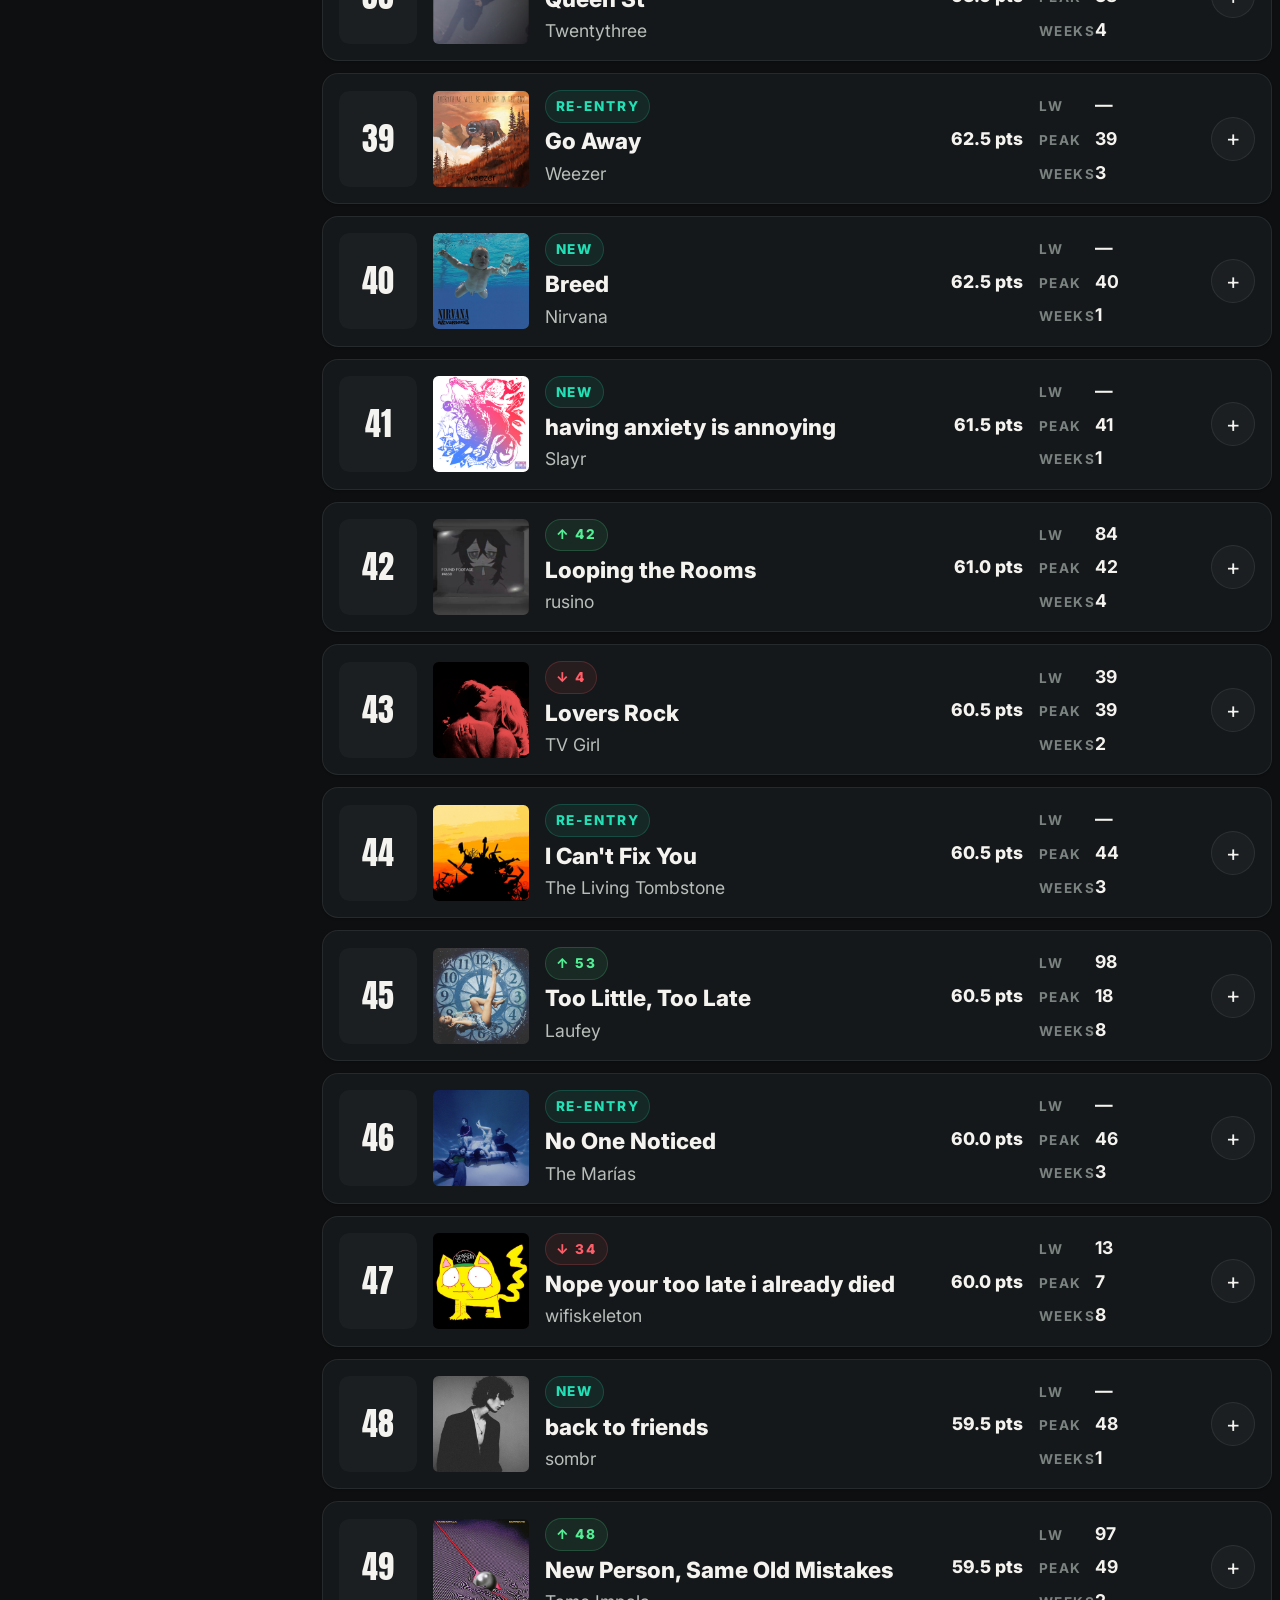
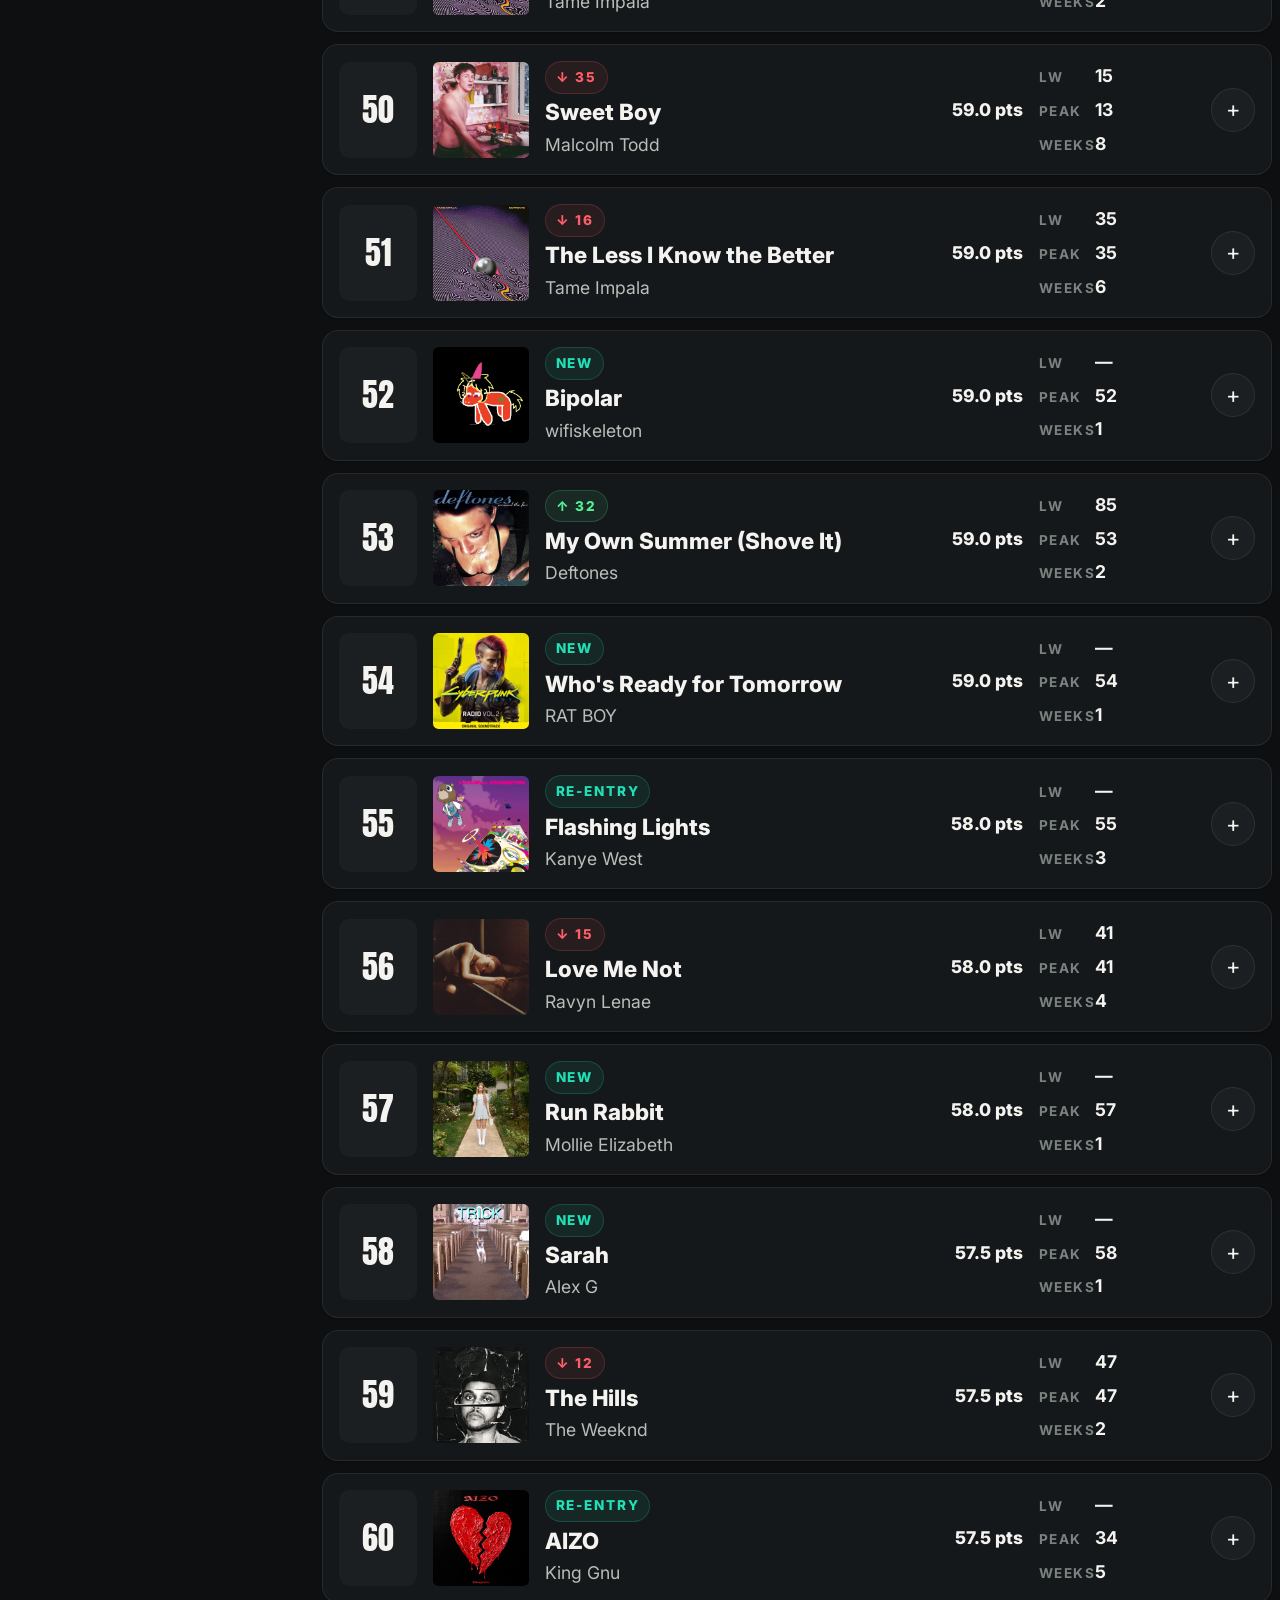
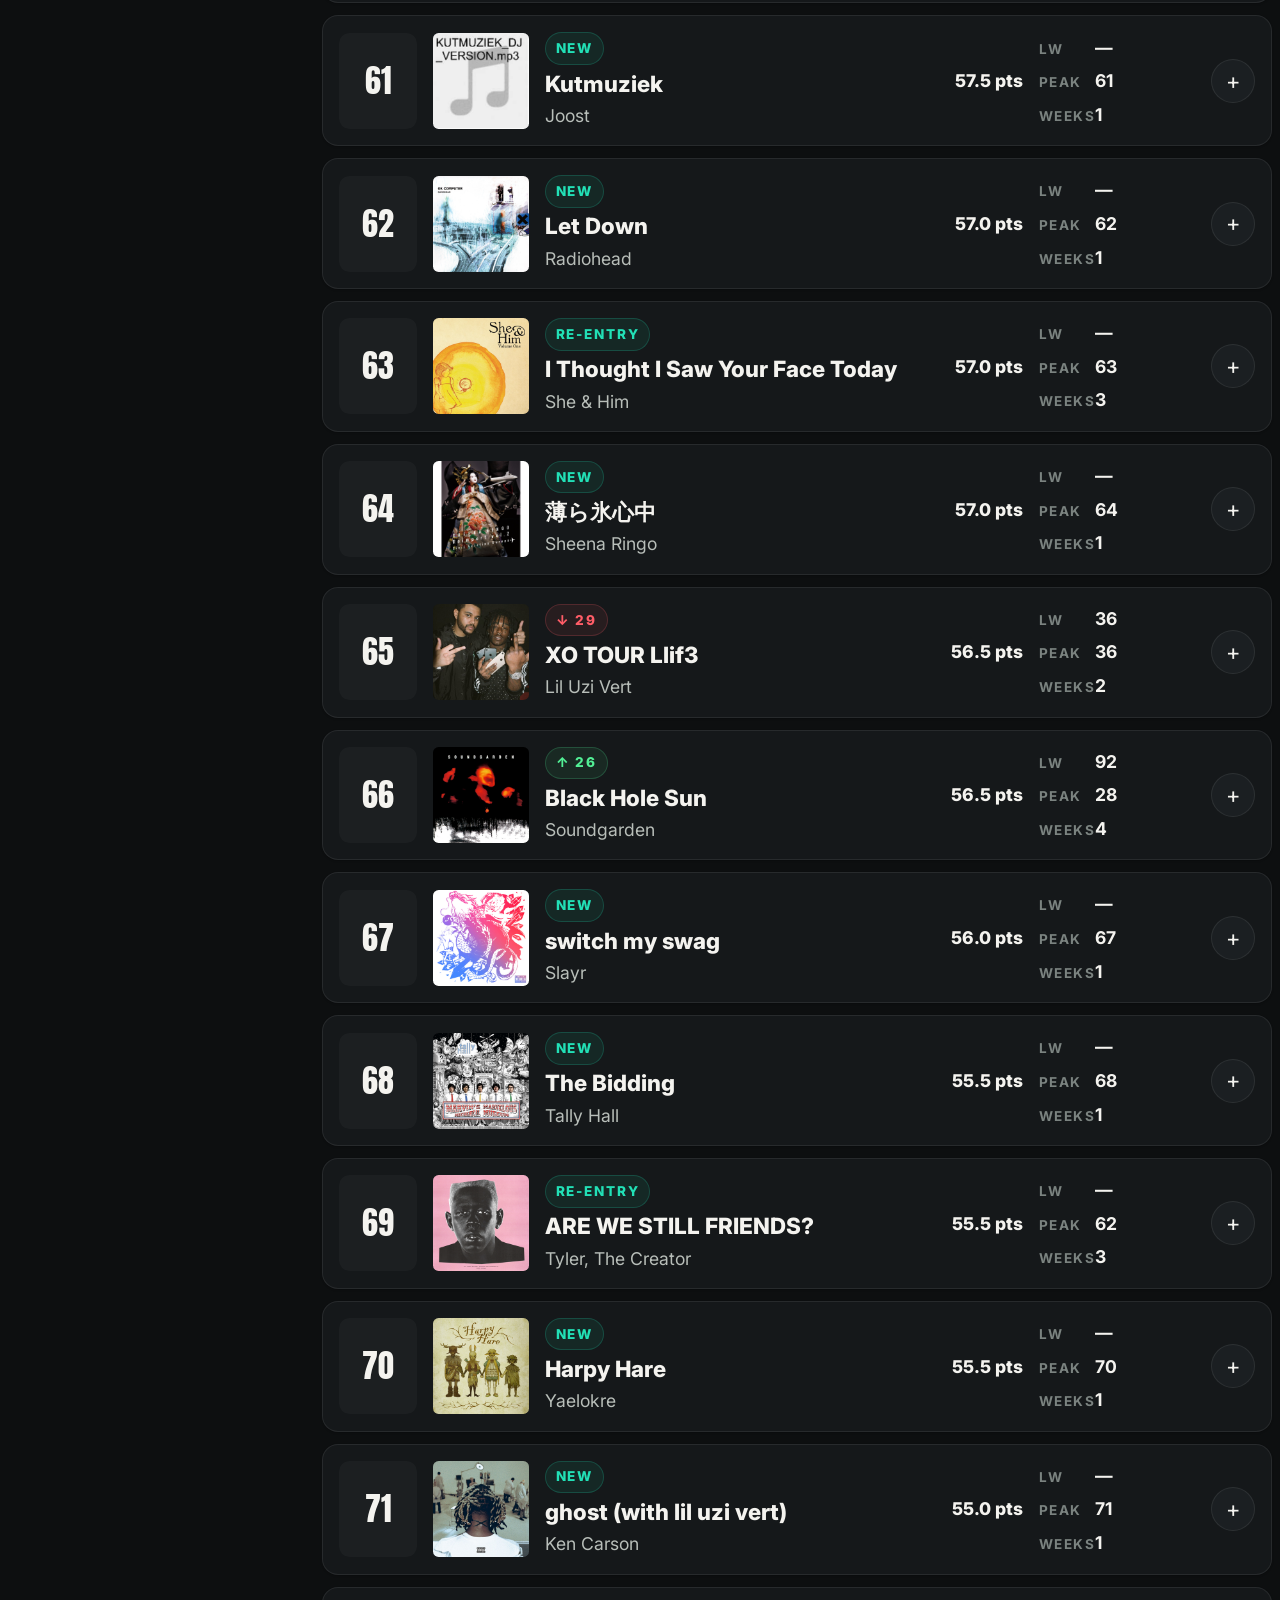
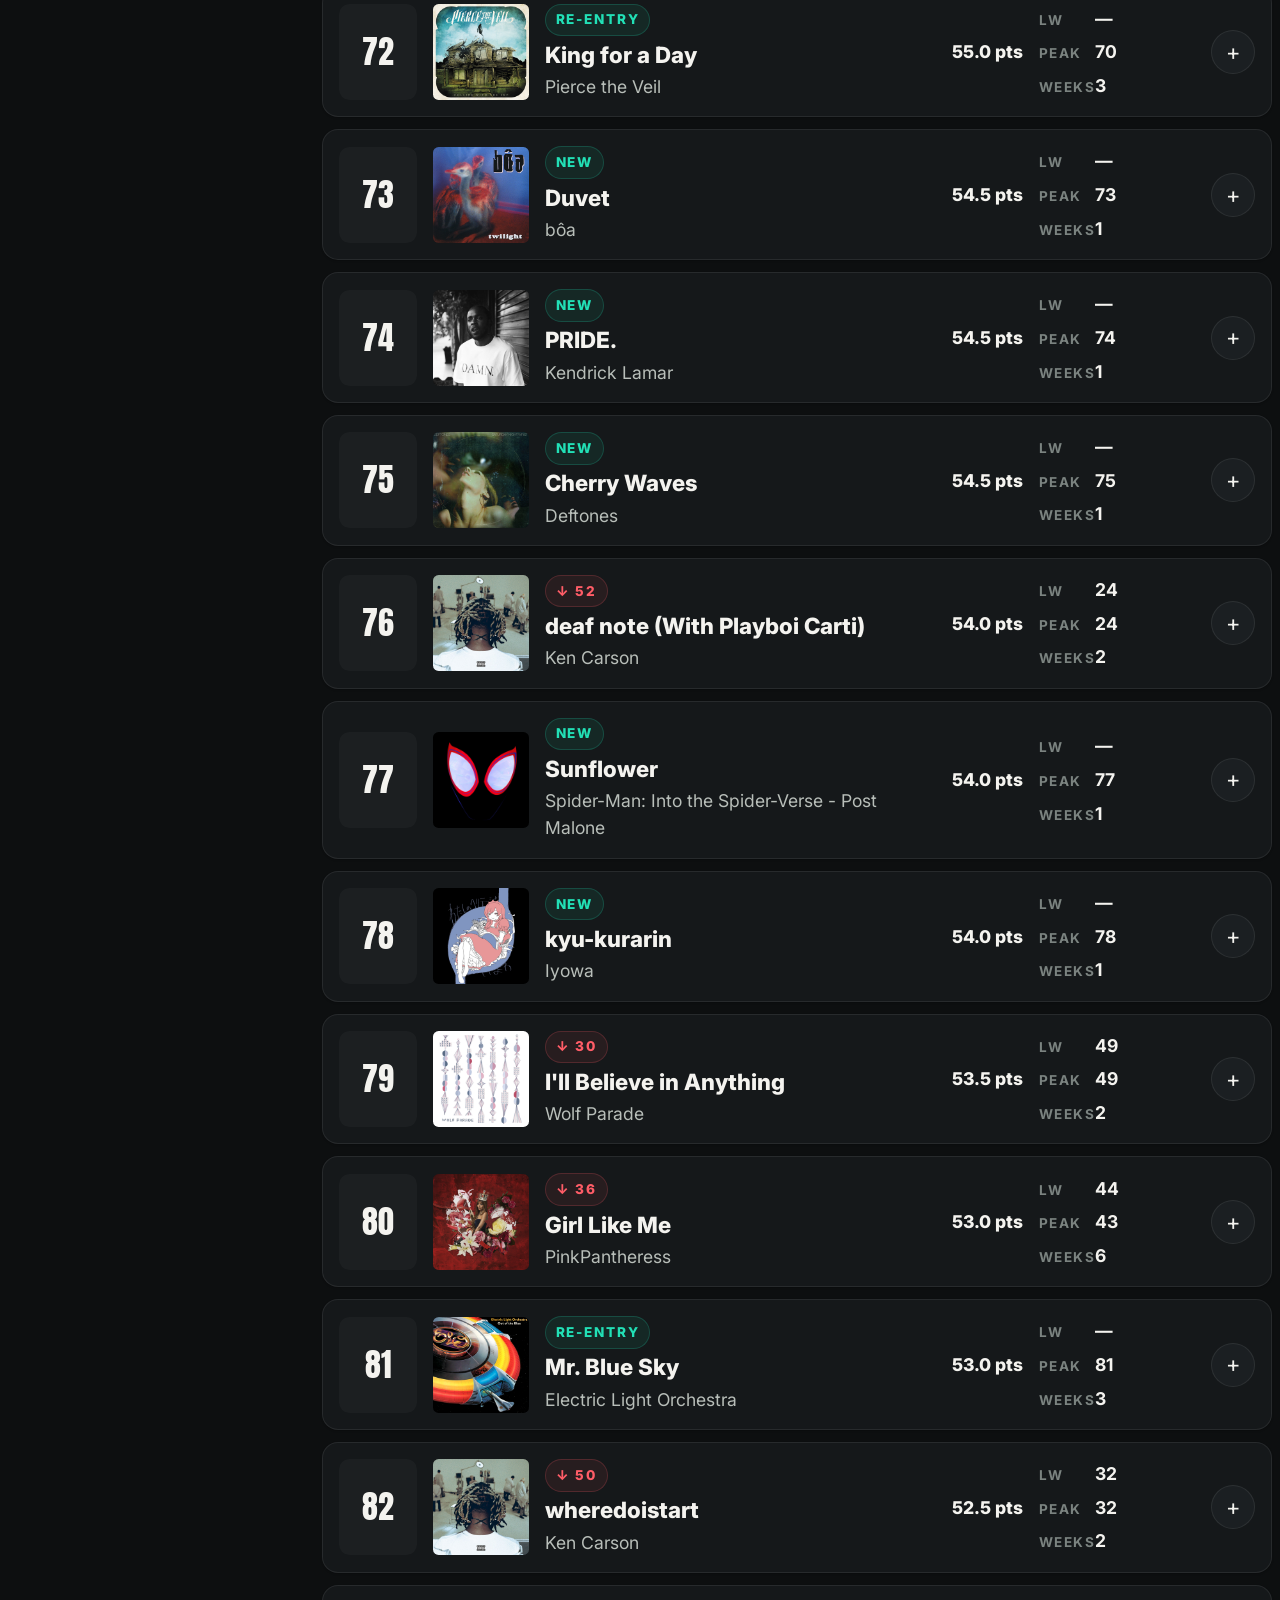
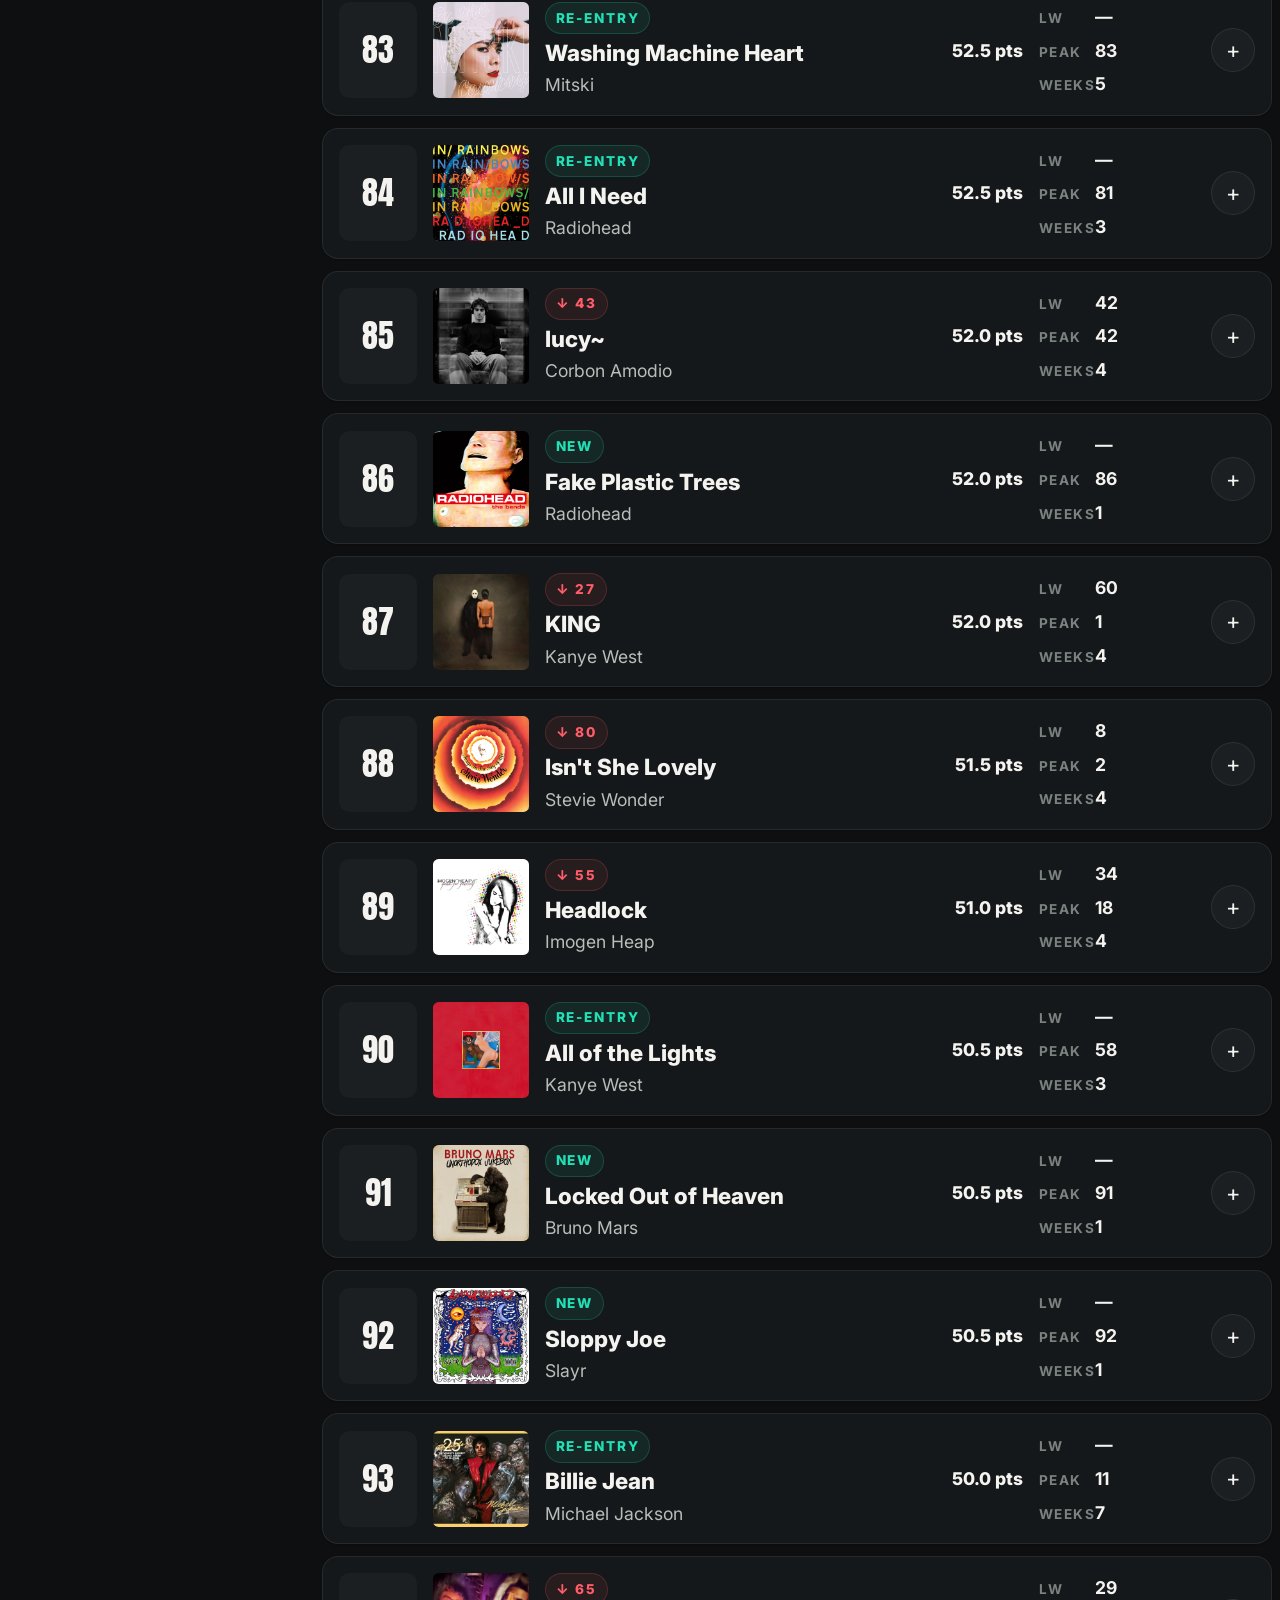
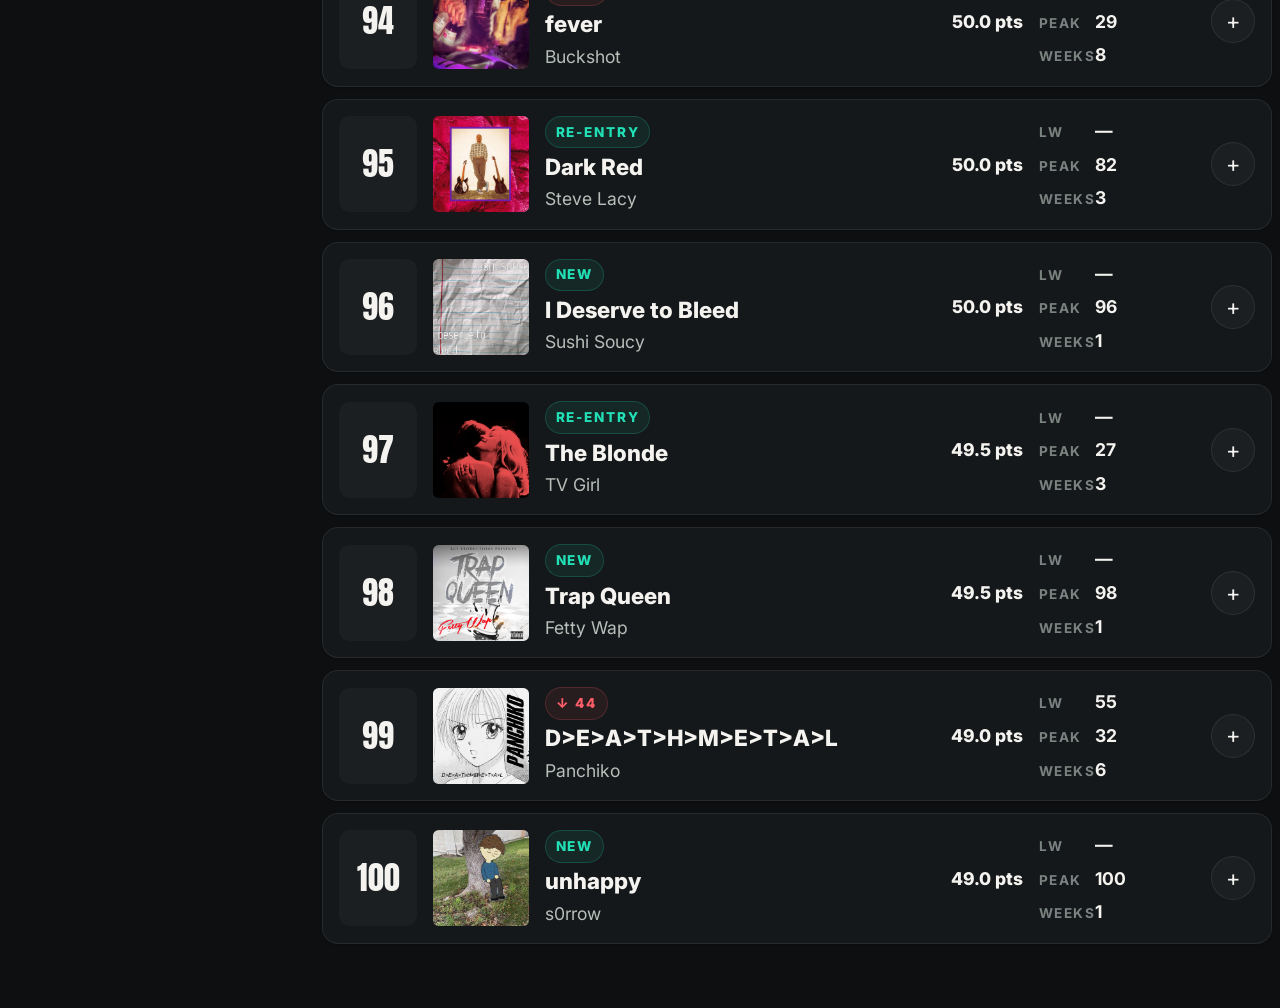
==== commit 2e3c0031: "updating hope it goes well idk" ====
--- a/larpboard-hot-100.html
+++ b/larpboard-hot-100.html
@@ -1,5 +1,5 @@
 <!DOCTYPE html>
-<html lang="en">
+<html lang="en" data-theme="dark">
 <head>
   <meta charset="UTF-8">
   <meta name="viewport" content="width=device-width, initial-scale=1.0">
@@ -12,6 +12,7 @@
 </head>
 <body>
   <a class="skip-link" href="#main-content">Skip to content</a>
+
   <div class="page-shell">
     <header class="site-header">
       <div class="brand-block">
@@ -24,15 +25,25 @@
             <path d="M74 4h12c15 0 26 8 26 20s-11 20-26 20H74z" fill="currentColor"></path>
           </svg>
         </div>
-        <div>
+        <div class="brand-copy">
           <p class="eyebrow">Weekly community chart</p>
           <h1>Larpboard Hot 100</h1>
           <p class="tagline">A weekly fan-run chart built from Last.fm listening activity.</p>
         </div>
       </div>
+
       <div class="header-actions">
-        <label class="week-picker-label" for="week-picker">Week</label>
-        <select id="week-picker" class="week-picker" aria-label="Select chart week"></select>
+        <div class="search-group">
+          <label class="search-label" for="chart-search">Search</label>
+          <div class="search-wrap">
+            <input id="chart-search" class="chart-search" type="search" placeholder="Search songs or artists" autocomplete="off" aria-label="Search songs or artists">
+            <button id="clear-search" class="search-clear" type="button" aria-label="Clear search">&times;</button>
+          </div>
+        </div>
+        <div class="picker-group">
+          <label class="week-picker-label" for="week-picker">Week</label>
+          <select id="week-picker" class="week-picker" aria-label="Select chart week"></select>
+        </div>
         <button type="button" class="theme-toggle" data-theme-toggle aria-label="Switch color mode">
           <span class="theme-toggle-inner">◐</span>
         </button>
@@ -40,59 +51,176 @@
     </header>
 
     <main id="main-content" class="main-layout">
-      <section class="hero-panel">
-        <div>
-          <p class="hero-kicker">Week of</p>
-          <p id="week-of" class="hero-week">Loading…</p>
-        </div>
-        <div class="hero-stats" aria-label="Current chart snapshot">
-          <article class="hero-stat-card">
-            <span class="hero-stat-label">New songs</span>
+      <aside class="archive-rail" aria-labelledby="archive-heading">
+        <div class="archive-rail-inner">
+          <div class="archive-rail-header">
+            <p class="section-kicker">Archive</p>
+            <h2 id="archive-heading">Week navigation</h2>
+          </div>
+          <div class="archive-summary">
+            <div class="archive-summary-item">
+              <span class="archive-summary-label">Loaded week</span>
+              <strong id="archive-current-week">—</strong>
+            </div>
+            <div class="archive-summary-item">
+              <span class="archive-summary-label">Weeks in archive</span>
+              <strong id="archive-week-count">—</strong>
+            </div>
+          </div>
+          <nav id="archive-nav" class="archive-nav" aria-label="Chart week archive"></nav>
+        </div>
+      </aside>
+
+      <div class="content-column">
+        <section class="hero-panel no1-spotlight-panel" aria-labelledby="spotlight-heading">
+          <div class="spotlight-copy">
+            <p class="hero-kicker">No. 1 spotlight</p>
+            <p id="week-of" class="hero-week">Loading…</p>
+            <h2 id="spotlight-heading" class="spotlight-title">No. 1 spotlight</h2>
+            <button type="button" id="spotlight-song-link" class="spotlight-song-link">Loading…</button>
+            <button type="button" id="spotlight-artist-link" class="spotlight-artist-link">—</button>
+            <p id="spotlight-summary" class="spotlight-summary">Loading current chart leader…</p>
+            <div class="spotlight-meta">
+              <span id="spotlight-movement" class="movement-badge movement-badge-lg" data-size="lg">—</span>
+              <span id="spotlight-points" class="spotlight-points">—</span>
+            </div>
+          </div>
+
+          <div class="spotlight-visual">
+            <div class="spotlight-rank-card">
+              <span class="spotlight-rank-label">This week</span>
+              <strong class="spotlight-rank-number">1</strong>
+            </div>
+            <div class="spotlight-cover-frame">
+              <img id="spotlight-cover" class="spotlight-cover" alt="" loading="lazy" decoding="async" width="280" height="280">
+            </div>
+          </div>
+        </section>
+
+        <section class="stats-strip" aria-label="Current chart snapshot">
+          <article class="stat-chip">
+            <span class="stat-chip-label">New songs</span>
             <strong id="stat-new-songs">—</strong>
           </article>
-          <article class="hero-stat-card">
-            <span class="hero-stat-label">Re-entries</span>
+          <article class="stat-chip">
+            <span class="stat-chip-label">Re-entries</span>
             <strong id="stat-re-entries">—</strong>
           </article>
-          <article class="hero-stat-card">
-            <span class="hero-stat-label">Carryovers</span>
+          <article class="stat-chip">
+            <span class="stat-chip-label">Carryovers</span>
             <strong id="stat-carryovers">—</strong>
           </article>
-        </div>
-      </section>
-
-      <section class="chart-section">
-        <div class="section-heading-row">
-          <div>
-            <p class="section-kicker">Current ranking</p>
-            <h2>Top 100</h2>
-          </div>
-          <button id="back-to-chart" class="ghost-button hidden" type="button">← Back to chart</button>
-        </div>
-        <div id="view-root"></div>
-      </section>
+          <article class="stat-chip">
+            <span class="stat-chip-label">Biggest rise</span>
+            <strong id="stat-biggest-rise">—</strong>
+          </article>
+          <article class="stat-chip">
+            <span class="stat-chip-label">Highest points</span>
+            <strong id="stat-top-points">—</strong>
+          </article>
+        </section>
+
+        <section class="chart-section">
+          <div class="section-heading-row">
+            <div>
+              <p class="section-kicker">Current ranking</p>
+              <h2>Billboard-style weekly chart homepage layout</h2>
+            </div>
+            <button id="back-to-chart" class="ghost-button hidden" type="button">← Back to chart</button>
+          </div>
+
+          <div class="filter-toolbar" aria-label="Chart controls">
+            <div class="filter-group movement-filter-group">
+              <span class="filter-label">Movement</span>
+              <div class="filter-pill-row" role="group" aria-label="Filter by movement">
+                <button type="button" class="filter-pill is-active" data-movement-filter="all">All</button>
+                <button type="button" class="filter-pill" data-movement-filter="up">Up</button>
+                <button type="button" class="filter-pill" data-movement-filter="down">Down</button>
+                <button type="button" class="filter-pill" data-movement-filter="stay">Stay</button>
+                <button type="button" class="filter-pill" data-movement-filter="new">New</button>
+                <button type="button" class="filter-pill" data-movement-filter="re">Re-entry</button>
+              </div>
+            </div>
+            <div class="filter-group rank-filter-group">
+              <label class="filter-label" for="rank-min">Rank range</label>
+              <div class="rank-range-wrap">
+                <input id="rank-min" class="rank-input" type="number" min="1" max="100" value="1" inputmode="numeric" aria-label="Minimum rank">
+                <span class="rank-range-sep">to</span>
+                <input id="rank-max" class="rank-input" type="number" min="1" max="100" value="100" inputmode="numeric" aria-label="Maximum rank">
+                <button id="reset-filters" class="ghost-button reset-filters-button" type="button">Reset</button>
+              </div>
+            </div>
+          </div>
+
+          <div class="results-summary-row">
+            <p id="results-summary" class="results-summary">Showing the full chart.</p>
+          </div>
+
+          <div id="view-root"></div>
+        </section>
+      </div>
     </main>
   </div>
+
+  <dialog id="song-modal" class="song-modal" aria-labelledby="song-modal-title">
+    <div class="song-modal-shell">
+      <button id="song-modal-close" class="song-modal-close" type="button" aria-label="Close song details">&times;</button>
+      <div class="song-modal-grid">
+        <div class="song-modal-cover-wrap">
+          <img id="song-modal-cover" class="song-modal-cover" alt="" loading="lazy" decoding="async" width="240" height="240">
+        </div>
+        <div class="song-modal-copy">
+          <p class="section-kicker">Song detail modal</p>
+          <h2 id="song-modal-title">Loading…</h2>
+          <button id="song-modal-artist" class="song-modal-artist" type="button">—</button>
+          <div class="song-modal-badges">
+            <span id="song-modal-rank" class="song-modal-rank">—</span>
+            <span id="song-modal-movement" class="movement-badge movement-badge-lg" data-size="lg">—</span>
+          </div>
+          <div class="song-modal-stats">
+            <article><span>Points</span><strong id="song-modal-points">—</strong></article>
+            <article><span>Listeners</span><strong id="song-modal-listeners">—</strong></article>
+            <article><span>Last week</span><strong id="song-modal-last-week">—</strong></article>
+            <article><span>Peak</span><strong id="song-modal-peak">—</strong></article>
+            <article><span>Weeks</span><strong id="song-modal-weeks">—</strong></article>
+          </div>
+          <div class="song-modal-actions">
+            <button id="song-modal-open-song" class="modal-action-button primary-action" type="button">Open song page</button>
+            <button id="song-modal-open-artist" class="modal-action-button" type="button">Open artist page</button>
+          </div>
+          <p id="song-modal-summary" class="song-modal-summary">—</p>
+        </div>
+      </div>
+    </div>
+  </dialog>
 
   <template id="chart-row-template">
     <article class="chart-row">
       <div class="rank-block">
         <span class="rank-number"></span>
       </div>
+
       <div class="cover-wrap">
         <img class="cover-image" alt="" loading="lazy" decoding="async" width="112" height="112">
       </div>
+
       <div class="song-main">
-        <div class="movement-line"></div>
+        <div class="song-topline">
+          <span class="movement-badge"></span>
+          <span class="song-points mobile-points"></span>
+        </div>
         <button type="button" class="song-title-link"></button>
         <button type="button" class="artist-link"></button>
       </div>
-      <div class="song-points"></div>
+
+      <div class="song-points desktop-points"></div>
+
       <dl class="meta-grid">
         <div><dt>LW</dt><dd class="meta-lw"></dd></div>
         <div><dt>Peak</dt><dd class="meta-peak"></dd></div>
         <div><dt>Weeks</dt><dd class="meta-weeks"></dd></div>
       </dl>
+
       <button type="button" class="expand-button" aria-label="Open song details">+</button>
       <div class="detail-panel hidden"></div>
     </article>
--- a/styles.css
+++ b/styles.css
@@ -1,4 +1,4 @@
-/* Art direction: Billboard-inspired chart UI → dark editorial scan-first layout
+/* Art direction: Billboard-inspired chart UI -> dark editorial scan-first layout
    Palette: charcoal + mint accent, accent reserved for highlights and motion
    Typography: Anton + Inter — compressed chart identity + readable utility text
    Density: balanced-dense */
@@ -9,6 +9,8 @@
   --text-base: clamp(1rem, 0.97rem + 0.18vw, 1.1rem);
   --text-lg: clamp(1.125rem, 1rem + 0.55vw, 1.4rem);
   --text-xl: clamp(1.45rem, 1.2rem + 1vw, 2rem);
+  --text-2xl: clamp(1.8rem, 1.35rem + 1.5vw, 3rem);
+
   --space-1: 0.25rem;
   --space-2: 0.5rem;
   --space-3: 0.75rem;
@@ -19,153 +21,1318 @@
   --space-10: 2.5rem;
   --space-12: 3rem;
   --space-16: 4rem;
+
   --radius-sm: 0.35rem;
   --radius-md: 0.65rem;
   --radius-lg: 1rem;
   --radius-xl: 1.25rem;
   --radius-full: 9999px;
+
   --font-display: 'Anton', 'Arial Narrow', sans-serif;
   --font-body: 'Inter', 'Helvetica Neue', sans-serif;
-  --color-bg: #0f1112;
-  --color-surface: #17191b;
-  --color-surface-2: #1d2023;
-  --color-surface-offset: #24282c;
+
+  --color-bg: #0d0f10;
+  --color-surface: #15181a;
+  --color-surface-2: #1b1f22;
+  --color-surface-offset: #23282c;
   --color-border: rgba(255,255,255,0.08);
   --color-divider: rgba(255,255,255,0.1);
-  --color-text: #f3f3ef;
-  --color-text-muted: #b8beb8;
+  --color-text: #f4f3ef;
+  --color-text-muted: #b8beb9;
   --color-text-faint: #7b8380;
-  --color-text-inverse: #0f1112;
+  --color-text-inverse: #0d0f10;
+  --color-up: #52ef95;
+  --color-down: #ff5d67;
+  --color-stay: #f4f3ef;
+
   --color-primary: #22e0b6;
   --color-primary-hover: #1ac79f;
   --color-primary-active: #14a987;
-  --shadow-sm: 0 1px 2px rgba(0,0,0,0.25);
-  --shadow-md: 0 10px 24px rgba(0,0,0,0.25);
+
+  --shadow-sm: 0 1px 2px rgba(0,0,0,0.22);
+  --shadow-md: 0 12px 32px rgba(0,0,0,0.26);
+
   --transition-interactive: 180ms cubic-bezier(0.16, 1, 0.3, 1);
 }
 
 [data-theme="dark"] {
-  --color-bg: #0f1112;
-  --color-surface: #17191b;
-  --color-surface-2: #1d2023;
-  --color-surface-offset: #24282c;
+  --color-bg: #0d0f10;
+  --color-surface: #15181a;
+  --color-surface-2: #1b1f22;
+  --color-surface-offset: #23282c;
   --color-border: rgba(255,255,255,0.08);
   --color-divider: rgba(255,255,255,0.1);
-  --color-text: #f3f3ef;
-  --color-text-muted: #b8beb8;
+  --color-text: #f4f3ef;
+  --color-text-muted: #b8beb9;
   --color-text-faint: #7b8380;
-  --color-text-inverse: #0f1112;
+  --color-text-inverse: #0d0f10;
+  --color-up: #52ef95;
+  --color-down: #ff5d67;
+  --color-stay: #f4f3ef;
   --color-primary: #22e0b6;
   --color-primary-hover: #1ac79f;
   --color-primary-active: #14a987;
 }
 
-* { box-sizing: border-box; margin: 0; padding: 0; }
-html { -webkit-text-size-adjust: none; text-size-adjust: none; scroll-behavior: smooth; }
-body { min-height: 100dvh; background: var(--color-bg); color: var(--color-text); font-family: var(--font-body); font-size: var(--text-base); line-height: 1.55; }
-img, svg { display: block; max-width: 100%; height: auto; }
-button, select, input { font: inherit; color: inherit; }
-button { cursor: pointer; background: none; border: none; }
-a, button, select { transition: background var(--transition-interactive), color var(--transition-interactive), border-color var(--transition-interactive), transform var(--transition-interactive), box-shadow var(--transition-interactive); }
-:focus-visible { outline: 2px solid var(--color-primary); outline-offset: 3px; }
-.skip-link { position: absolute; left: -9999px; top: auto; }
-.skip-link:focus { left: var(--space-4); top: var(--space-4); background: var(--color-primary); color: var(--color-text-inverse); padding: var(--space-2) var(--space-3); border-radius: var(--radius-sm); z-index: 999; }
-.hidden { display: none !important; }
-
-.page-shell { width: min(1400px, calc(100% - 2rem)); margin: 0 auto; padding: var(--space-6) 0 var(--space-16); }
-.site-header { display: flex; justify-content: space-between; align-items: flex-start; gap: var(--space-6); padding: var(--space-3) 0 var(--space-8); }
-.brand-block { display: flex; gap: var(--space-4); align-items: flex-start; }
-.brand-mark { color: var(--color-text); width: 120px; flex: 0 0 auto; padding-top: 0.2rem; }
-.eyebrow, .section-kicker, .hero-kicker, .week-picker-label { color: var(--color-text-muted); text-transform: uppercase; letter-spacing: 0.16em; font-size: var(--text-xs); font-weight: 700; }
-.site-header h1 { font-family: var(--font-display); font-size: clamp(2rem, 1.3rem + 2vw, 4rem); letter-spacing: 0.03em; text-transform: uppercase; line-height: 0.95; }
-.tagline { color: var(--color-text-muted); margin-top: var(--space-2); max-width: 52ch; }
-.header-actions { display: flex; gap: var(--space-3); align-items: center; flex-wrap: wrap; justify-content: flex-end; }
-.week-picker { min-width: 220px; padding: 0.9rem 1rem; border-radius: var(--radius-md); border: 1px solid var(--color-border); background: var(--color-surface); }
-.theme-toggle, .ghost-button { min-height: 44px; padding: 0.85rem 1rem; border-radius: var(--radius-md); border: 1px solid var(--color-border); background: var(--color-surface); }
-.theme-toggle:hover, .ghost-button:hover, .week-picker:hover { border-color: rgba(255,255,255,0.2); background: var(--color-surface-2); }
-.hero-panel { display: grid; grid-template-columns: 1.2fr 1fr; gap: var(--space-6); padding: var(--space-6); border: 1px solid var(--color-border); background: linear-gradient(180deg, rgba(255,255,255,0.03), rgba(255,255,255,0.01)), var(--color-surface); border-radius: var(--radius-xl); box-shadow: var(--shadow-md); }
-.hero-week { margin-top: var(--space-2); font-family: var(--font-display); font-size: clamp(1.7rem, 1.2rem + 1.5vw, 3rem); letter-spacing: 0.05em; text-transform: uppercase; line-height: 1; }
-.hero-stats { display: grid; grid-template-columns: repeat(3, 1fr); gap: var(--space-3); }
-.hero-stat-card { padding: var(--space-4); border: 1px solid var(--color-border); background: var(--color-surface-2); border-radius: var(--radius-lg); display: grid; gap: var(--space-2); align-content: start; }
-.hero-stat-label { color: var(--color-text-muted); text-transform: uppercase; letter-spacing: 0.12em; font-size: var(--text-xs); font-weight: 700; }
-.hero-stat-card strong { font-size: var(--text-xl); font-weight: 800; }
-.chart-section { margin-top: var(--space-6); }
-.section-heading-row { display: flex; align-items: end; justify-content: space-between; gap: var(--space-4); margin-bottom: var(--space-4); }
-.section-heading-row h2 { font-family: var(--font-display); font-size: clamp(1.7rem, 1.25rem + 1.2vw, 2.8rem); letter-spacing: 0.03em; text-transform: uppercase; }
-#view-root { display: grid; gap: var(--space-3); }
-.chart-row { position: relative; display: grid; grid-template-columns: 84px 112px minmax(0, 1.4fr) 140px 170px 48px; gap: var(--space-4); align-items: center; padding: var(--space-4); border: 1px solid var(--color-border); border-radius: var(--radius-lg); background: var(--color-surface); box-shadow: var(--shadow-sm); overflow: hidden; }
-.chart-row:hover { background: var(--color-surface-2); border-color: rgba(255,255,255,0.16); transform: translateY(-1px); }
-.chart-row.top-spot::before { content: ''; position: absolute; inset: 0 auto 0 0; width: 12px; background: var(--color-primary); }
-.rank-block { display: grid; place-items: center; min-height: 112px; border-radius: var(--radius-md); background: rgba(255,255,255,0.03); font-family: var(--font-display); }
-.top-spot .rank-block { background: var(--color-primary); color: var(--color-text-inverse); }
-.rank-number { font-size: clamp(2rem, 1.2rem + 1.5vw, 3.5rem); line-height: 1; }
-.cover-wrap { width: 112px; height: 112px; overflow: hidden; border-radius: var(--radius-sm); background: var(--color-surface-offset); }
-.cover-image { width: 112px; height: 112px; object-fit: cover; }
-.song-main { min-width: 0; display: grid; gap: 0.45rem; align-content: center; }
-.song-title-link, .artist-link { width: fit-content; text-align: left; }
-.song-title-link { color: var(--color-text); font-size: var(--text-lg); font-weight: 800; }
-.song-title-link:hover, .artist-link:hover { color: var(--color-primary); }
-.artist-link { color: var(--color-text-muted); font-size: 1.02rem; }
-.movement-line { color: var(--color-text-muted); font-size: var(--text-sm); font-weight: 700; text-transform: uppercase; letter-spacing: 0.06em; }
-.song-points { font-weight: 800; color: var(--color-text); text-align: right; white-space: nowrap; }
-.meta-grid { display: grid; gap: 0.45rem; }
-.meta-grid div { display: grid; grid-template-columns: 52px 1fr; gap: 0.5rem; align-items: baseline; }
-.meta-grid dt { color: var(--color-text-faint); text-transform: uppercase; letter-spacing: 0.11em; font-size: var(--text-xs); font-weight: 700; }
-.meta-grid dd { font-weight: 700; }
-.expand-button { width: 44px; height: 44px; border-radius: var(--radius-full); border: 1px solid var(--color-border); background: var(--color-surface-2); font-size: 1.4rem; line-height: 1; }
-.expand-button:hover { color: var(--color-primary); border-color: rgba(255,255,255,0.2); }
-.detail-panel { grid-column: 1 / -1; padding-top: var(--space-3); border-top: 1px solid var(--color-divider); display: grid; grid-template-columns: repeat(3, minmax(0, 1fr)); gap: var(--space-4); }
-.detail-card { padding: var(--space-4); border-radius: var(--radius-md); background: var(--color-surface-2); border: 1px solid var(--color-border); }
-.detail-card h3 { font-size: var(--text-sm); text-transform: uppercase; letter-spacing: 0.12em; color: var(--color-text-muted); margin-bottom: var(--space-2); }
-.detail-card p, .detail-card li { color: var(--color-text); }
-.detail-card ul { list-style: none; display: grid; gap: var(--space-2); }
-.view-panel { padding: var(--space-5); border-radius: var(--radius-lg); border: 1px solid var(--color-border); background: var(--color-surface); }
-.view-panel h3 { font-family: var(--font-display); letter-spacing: 0.03em; text-transform: uppercase; font-size: var(--text-xl); }
-.view-panel-subtitle { color: var(--color-text-muted); margin-top: var(--space-2); }
-.artist-song-grid { margin-top: var(--space-5); display: grid; gap: var(--space-3); }
-.artist-song-card { display: grid; grid-template-columns: 84px minmax(0, 1fr) auto; gap: var(--space-4); align-items: center; padding: var(--space-4); border-radius: var(--radius-md); background: var(--color-surface-2); border: 1px solid var(--color-border); }
-.artist-song-card img { width: 84px; height: 84px; object-fit: cover; border-radius: var(--radius-sm); }
-.artist-song-card button { text-align: left; color: var(--color-text); font-weight: 800; }
-.artist-song-card button:hover { color: var(--color-primary); }
-.history-list { display: grid; gap: var(--space-2); list-style: none; margin-top: var(--space-3); }
-.history-item { display: flex; justify-content: space-between; gap: var(--space-4); border-top: 1px solid var(--color-divider); padding-top: var(--space-2); color: var(--color-text-muted); }
-.empty-state { padding: var(--space-8); border-radius: var(--radius-lg); border: 1px dashed var(--color-border); color: var(--color-text-muted); background: var(--color-surface); }
+*,
+*::before,
+*::after {
+  box-sizing: border-box;
+  margin: 0;
+  padding: 0;
+}
+
+html {
+  -webkit-text-size-adjust: none;
+  text-size-adjust: none;
+  scroll-behavior: smooth;
+}
+
+body {
+  min-height: 100dvh;
+  background:
+    radial-gradient(circle at top left, rgba(255,255,255,0.035), transparent 30%),
+    var(--color-bg);
+  color: var(--color-text);
+  font-family: var(--font-body);
+  font-size: var(--text-base);
+  line-height: 1.55;
+}
+
+img,
+svg {
+  display: block;
+  max-width: 100%;
+  height: auto;
+}
+
+button,
+select,
+input {
+  font: inherit;
+  color: inherit;
+}
+
+button {
+  cursor: pointer;
+  background: none;
+  border: none;
+}
+
+a,
+button,
+select,
+input {
+  transition:
+    background var(--transition-interactive),
+    color var(--transition-interactive),
+    border-color var(--transition-interactive),
+    transform var(--transition-interactive),
+    box-shadow var(--transition-interactive);
+}
+
+:focus-visible {
+  outline: 2px solid var(--color-primary);
+  outline-offset: 3px;
+}
+
+.skip-link {
+  position: absolute;
+  left: -9999px;
+  top: auto;
+}
+
+.skip-link:focus {
+  left: var(--space-4);
+  top: var(--space-4);
+  background: var(--color-primary);
+  color: var(--color-text-inverse);
+  padding: var(--space-2) var(--space-3);
+  border-radius: var(--radius-sm);
+  z-index: 999;
+}
+
+.hidden {
+  display: none !important;
+}
+
+.page-shell {
+  width: min(1480px, calc(100% - 1rem));
+  margin: 0 auto;
+  padding: var(--space-4) 0 var(--space-16);
+}
+
+.site-header {
+  display: grid;
+  grid-template-columns: minmax(0, 1fr) auto;
+  gap: var(--space-5);
+  align-items: end;
+  padding: var(--space-3) 0 var(--space-6);
+}
+
+.brand-block {
+  display: flex;
+  gap: var(--space-4);
+  align-items: flex-start;
+  min-width: 0;
+}
+
+.brand-mark {
+  color: var(--color-text);
+  width: 120px;
+  flex: 0 0 auto;
+  padding-top: 0.15rem;
+}
+
+.brand-copy {
+  min-width: 0;
+}
+
+.eyebrow,
+.section-kicker,
+.hero-kicker,
+.week-picker-label,
+.search-label,
+.filter-label,
+.archive-summary-label,
+.stat-chip-label {
+  color: var(--color-text-muted);
+  text-transform: uppercase;
+  letter-spacing: 0.16em;
+  font-size: var(--text-xs);
+  font-weight: 700;
+}
+
+.site-header h1 {
+  font-family: var(--font-display);
+  font-size: clamp(2rem, 1.35rem + 2vw, 4rem);
+  letter-spacing: 0.03em;
+  text-transform: uppercase;
+  line-height: 0.95;
+}
+
+.tagline {
+  color: var(--color-text-muted);
+  margin-top: var(--space-2);
+  max-width: 58ch;
+}
+
+.header-actions {
+  display: flex;
+  gap: var(--space-3);
+  align-items: end;
+  flex-wrap: wrap;
+  justify-content: flex-end;
+}
+
+.search-group,
+.picker-group {
+  display: grid;
+  gap: var(--space-2);
+}
+
+.search-wrap {
+  display: grid;
+  grid-template-columns: minmax(0, 1fr) 44px;
+  align-items: center;
+  min-height: 44px;
+  border-radius: var(--radius-md);
+  border: 1px solid var(--color-border);
+  background: var(--color-surface);
+}
+
+.chart-search {
+  min-width: 220px;
+  min-height: 44px;
+  padding: 0.9rem 1rem;
+  border: 0;
+  background: transparent;
+}
+
+.chart-search::placeholder {
+  color: var(--color-text-faint);
+}
+
+.search-clear,
+.theme-toggle,
+.ghost-button,
+.reset-filters-button {
+  min-height: 44px;
+  min-width: 44px;
+  padding: 0.85rem 1rem;
+  border-radius: var(--radius-md);
+  border: 1px solid var(--color-border);
+  background: var(--color-surface);
+}
+
+.search-clear {
+  border: 0;
+  border-left: 1px solid var(--color-border);
+  border-radius: 0 var(--radius-md) var(--radius-md) 0;
+  background: transparent;
+  font-size: 1.2rem;
+}
+
+.week-picker {
+  min-width: 220px;
+  min-height: 44px;
+  padding: 0.9rem 1rem;
+  border-radius: var(--radius-md);
+  border: 1px solid var(--color-border);
+  background: var(--color-surface);
+  appearance: none;
+}
+
+.search-wrap:hover,
+.search-wrap:focus-within,
+.theme-toggle:hover,
+.ghost-button:hover,
+.week-picker:hover,
+.filter-pill:hover,
+.rank-input:hover,
+.rank-input:focus,
+.modal-action-button:hover {
+  border-color: rgba(255,255,255,0.2);
+  background: var(--color-surface-2);
+}
+
+.main-layout {
+  display: grid;
+  grid-template-columns: 290px minmax(0, 1fr);
+  gap: var(--space-6);
+  align-items: start;
+}
+
+.archive-rail {
+  position: sticky;
+  top: var(--space-4);
+}
+
+.archive-rail-inner {
+  display: grid;
+  gap: var(--space-4);
+  padding: var(--space-4);
+  border: 1px solid var(--color-border);
+  border-radius: var(--radius-xl);
+  background: linear-gradient(180deg, rgba(255,255,255,0.025), rgba(255,255,255,0.01)), var(--color-surface);
+  box-shadow: var(--shadow-md);
+}
+
+.archive-rail-header h2 {
+  font-family: var(--font-display);
+  font-size: clamp(1.35rem, 1.1rem + 0.7vw, 2rem);
+  letter-spacing: 0.03em;
+  text-transform: uppercase;
+  margin-top: var(--space-1);
+}
+
+.archive-summary {
+  display: grid;
+  grid-template-columns: repeat(2, minmax(0, 1fr));
+  gap: var(--space-3);
+}
+
+.archive-summary-item {
+  padding: var(--space-3);
+  border-radius: var(--radius-md);
+  background: var(--color-surface-2);
+  border: 1px solid var(--color-border);
+  display: grid;
+  gap: var(--space-1);
+}
+
+.archive-nav {
+  display: grid;
+  gap: var(--space-2);
+  max-height: calc(100dvh - 260px);
+  overflow: auto;
+  padding-right: var(--space-1);
+}
+
+.archive-link {
+  width: 100%;
+  text-align: left;
+  padding: var(--space-3);
+  border-radius: var(--radius-md);
+  border: 1px solid var(--color-border);
+  background: var(--color-surface-2);
+  display: grid;
+  gap: 0.2rem;
+}
+
+.archive-link:hover,
+.archive-link.is-active {
+  border-color: rgba(34, 224, 182, 0.45);
+  background: rgba(34, 224, 182, 0.09);
+}
+
+.archive-link-week {
+  font-weight: 800;
+}
+
+.archive-link-meta {
+  color: var(--color-text-muted);
+  font-size: var(--text-xs);
+  letter-spacing: 0.08em;
+  text-transform: uppercase;
+}
+
+.content-column {
+  display: grid;
+  gap: var(--space-5);
+}
+
+.hero-panel {
+  display: grid;
+  grid-template-columns: minmax(0, 1.1fr) minmax(280px, 0.9fr);
+  gap: var(--space-5);
+  padding: clamp(var(--space-4), 2vw, var(--space-6));
+  border: 1px solid var(--color-border);
+  background: linear-gradient(135deg, rgba(34, 224, 182, 0.12), rgba(255,255,255,0.02) 42%, rgba(255,255,255,0.01)), var(--color-surface);
+  border-radius: var(--radius-xl);
+  box-shadow: var(--shadow-md);
+}
+
+.spotlight-copy {
+  display: grid;
+  gap: var(--space-2);
+  align-content: center;
+}
+
+.hero-week,
+.spotlight-title {
+  font-family: var(--font-display);
+  line-height: 1;
+  letter-spacing: 0.05em;
+  text-transform: uppercase;
+}
+
+.hero-week {
+  font-size: clamp(1rem, 0.9rem + 0.3vw, 1.2rem);
+  color: var(--color-text-muted);
+}
+
+.spotlight-title {
+  font-size: clamp(2rem, 1.45rem + 2vw, 4rem);
+}
+
+.spotlight-song-link,
+.spotlight-artist-link,
+.song-modal-artist {
+  width: fit-content;
+  max-width: 100%;
+  text-align: left;
+}
+
+.spotlight-song-link {
+  color: var(--color-text);
+  font-size: clamp(1.2rem, 1rem + 1vw, 2rem);
+  font-weight: 800;
+}
+
+.spotlight-song-link:hover,
+.spotlight-artist-link:hover,
+.song-modal-artist:hover {
+  color: var(--color-primary);
+}
+
+.spotlight-artist-link,
+.song-modal-artist {
+  color: var(--color-text-muted);
+  font-size: var(--text-lg);
+}
+
+.spotlight-summary {
+  color: var(--color-text-muted);
+  max-width: 54ch;
+}
+
+.spotlight-meta {
+  display: flex;
+  flex-wrap: wrap;
+  gap: var(--space-3);
+  align-items: center;
+  margin-top: var(--space-2);
+}
+
+.spotlight-points,
+.song-modal-rank {
+  font-weight: 800;
+  letter-spacing: 0.06em;
+  text-transform: uppercase;
+}
+
+.spotlight-visual {
+  display: grid;
+  grid-template-columns: 110px minmax(0, 1fr);
+  gap: var(--space-4);
+  align-items: center;
+}
+
+.spotlight-rank-card {
+  display: grid;
+  gap: var(--space-2);
+  align-content: center;
+  justify-items: center;
+  min-height: 280px;
+  border-radius: var(--radius-lg);
+  background: var(--color-primary);
+  color: var(--color-text-inverse);
+}
+
+.spotlight-rank-label {
+  text-transform: uppercase;
+  letter-spacing: 0.15em;
+  font-size: var(--text-xs);
+  font-weight: 800;
+}
+
+.spotlight-rank-number {
+  font-family: var(--font-display);
+  font-size: clamp(3rem, 2rem + 3vw, 5rem);
+  line-height: 1;
+}
+
+.spotlight-cover-frame {
+  width: 100%;
+  aspect-ratio: 1 / 1;
+  border-radius: var(--radius-xl);
+  overflow: hidden;
+  border: 1px solid var(--color-border);
+  background: var(--color-surface-offset);
+}
+
+.spotlight-cover {
+  width: 100%;
+  height: 100%;
+  object-fit: cover;
+}
+
+.stats-strip {
+  display: grid;
+  grid-template-columns: repeat(5, minmax(0, 1fr));
+  gap: var(--space-3);
+}
+
+.stat-chip {
+  display: grid;
+  gap: var(--space-2);
+  padding: var(--space-4);
+  border: 1px solid var(--color-border);
+  border-radius: var(--radius-lg);
+  background: var(--color-surface);
+}
+
+.stat-chip strong {
+  font-size: var(--text-xl);
+  font-weight: 800;
+}
+
+.chart-section {
+  display: grid;
+  gap: var(--space-4);
+}
+
+.section-heading-row {
+  display: flex;
+  align-items: end;
+  justify-content: space-between;
+  gap: var(--space-4);
+}
+
+.section-heading-row h2,
+.view-panel h3 {
+  font-family: var(--font-display);
+  font-size: clamp(1.7rem, 1.25rem + 1.2vw, 2.8rem);
+  letter-spacing: 0.03em;
+  text-transform: uppercase;
+}
+
+.filter-toolbar {
+  display: grid;
+  grid-template-columns: minmax(0, 1.4fr) minmax(280px, 0.9fr);
+  gap: var(--space-4);
+  padding: var(--space-4);
+  border: 1px solid var(--color-border);
+  border-radius: var(--radius-lg);
+  background: var(--color-surface);
+}
+
+.filter-group {
+  display: grid;
+  gap: var(--space-2);
+}
+
+.filter-pill-row {
+  display: flex;
+  flex-wrap: wrap;
+  gap: var(--space-2);
+}
+
+.filter-pill {
+  min-height: 40px;
+  padding: 0.7rem 0.95rem;
+  border-radius: var(--radius-full);
+  border: 1px solid var(--color-border);
+  background: var(--color-surface-2);
+  font-size: var(--text-sm);
+  font-weight: 700;
+}
+
+.filter-pill.is-active {
+  background: var(--color-primary);
+  color: var(--color-text-inverse);
+  border-color: transparent;
+}
+
+.rank-range-wrap {
+  display: flex;
+  flex-wrap: wrap;
+  gap: var(--space-2);
+  align-items: center;
+}
+
+.rank-input {
+  width: 88px;
+  min-height: 44px;
+  padding: 0.75rem 0.85rem;
+  border-radius: var(--radius-md);
+  border: 1px solid var(--color-border);
+  background: var(--color-surface-2);
+}
+
+.rank-range-sep,
+.results-summary,
+.view-panel-subtitle,
+.history-item,
+.detail-card p,
+.detail-card li {
+  color: var(--color-text-muted);
+}
+
+.results-summary-row {
+  display: flex;
+  justify-content: space-between;
+  gap: var(--space-4);
+  align-items: center;
+}
+
+#view-root {
+  display: grid;
+  gap: var(--space-3);
+}
+
+.chart-row {
+  position: relative;
+  display: grid;
+  grid-template-columns: 78px 96px minmax(0, 1fr) 110px 156px 44px;
+  gap: var(--space-4);
+  align-items: center;
+  padding: var(--space-4);
+  border: 1px solid var(--color-border);
+  border-radius: var(--radius-lg);
+  background: var(--color-surface);
+  box-shadow: var(--shadow-sm);
+  overflow: hidden;
+}
+
+.chart-row:hover {
+  background: var(--color-surface-2);
+  border-color: rgba(255,255,255,0.16);
+  transform: translateY(-1px);
+}
+
+.chart-row.top-spot::before {
+  content: '';
+  position: absolute;
+  inset: 0 auto 0 0;
+  width: 10px;
+  background: var(--color-primary);
+}
+
+.rank-block {
+  display: grid;
+  place-items: center;
+  min-height: 96px;
+  border-radius: var(--radius-md);
+  background: rgba(255,255,255,0.03);
+  font-family: var(--font-display);
+}
+
+.top-spot .rank-block {
+  background: var(--color-primary);
+  color: var(--color-text-inverse);
+}
+
+.rank-number {
+  font-size: clamp(1.9rem, 1.2rem + 1vw, 3rem);
+  line-height: 1;
+}
+
+.cover-wrap {
+  width: 96px;
+  height: 96px;
+  overflow: hidden;
+  border-radius: var(--radius-sm);
+  background: var(--color-surface-offset);
+  flex: 0 0 auto;
+}
+
+.cover-image {
+  width: 96px;
+  height: 96px;
+  object-fit: cover;
+}
+
+.song-main {
+  min-width: 0;
+  display: grid;
+  gap: 0.35rem;
+  align-content: center;
+}
+
+.song-topline {
+  display: flex;
+  align-items: center;
+  justify-content: space-between;
+  gap: var(--space-3);
+  min-width: 0;
+}
+
+.movement-badge {
+  display: inline-flex;
+  align-items: center;
+  gap: 0.38rem;
+  min-height: 30px;
+  padding: 0.3rem 0.6rem;
+  border-radius: var(--radius-full);
+  border: 1px solid rgba(255,255,255,0.08);
+  background: rgba(255,255,255,0.03);
+  font-size: var(--text-xs);
+  font-weight: 800;
+  text-transform: uppercase;
+  letter-spacing: 0.14em;
+}
+
+.movement-badge-lg {
+  min-height: 36px;
+  padding: 0.45rem 0.8rem;
+}
+
+.movement-badge-up {
+  color: var(--color-up);
+  background: rgba(82, 239, 149, 0.08);
+  border-color: rgba(82, 239, 149, 0.2);
+}
+
+.movement-badge-down {
+  color: var(--color-down);
+  background: rgba(255, 93, 103, 0.08);
+  border-color: rgba(255, 93, 103, 0.2);
+}
+
+.movement-badge-new,
+.movement-badge-re {
+  color: var(--color-primary);
+  background: rgba(34, 224, 182, 0.08);
+  border-color: rgba(34, 224, 182, 0.2);
+}
+
+.movement-badge-stay {
+  color: var(--color-stay);
+}
+
+.song-title-link,
+.artist-link {
+  width: fit-content;
+  max-width: 100%;
+  text-align: left;
+}
+
+.song-title-link {
+  color: var(--color-text);
+  font-size: var(--text-lg);
+  font-weight: 800;
+  line-height: 1.15;
+}
+
+.song-title-link:hover,
+.artist-link:hover,
+.artist-song-card button:hover {
+  color: var(--color-primary);
+}
+
+.artist-link,
+.song-modal-artist {
+  color: var(--color-text-muted);
+  font-size: var(--text-base);
+}
+
+.song-points {
+  font-weight: 800;
+  color: var(--color-text);
+  white-space: nowrap;
+}
+
+.desktop-points {
+  text-align: right;
+}
+
+.mobile-points {
+  display: none;
+  font-size: var(--text-sm);
+  color: var(--color-text-muted);
+}
+
+.meta-grid {
+  display: grid;
+  gap: 0.4rem;
+}
+
+.meta-grid div {
+  display: grid;
+  grid-template-columns: 48px 1fr;
+  gap: 0.5rem;
+  align-items: baseline;
+}
+
+.meta-grid dt {
+  color: var(--color-text-faint);
+  text-transform: uppercase;
+  letter-spacing: 0.11em;
+  font-size: var(--text-xs);
+  font-weight: 700;
+}
+
+.meta-grid dd {
+  font-weight: 700;
+}
+
+.expand-button {
+  width: 44px;
+  height: 44px;
+  border-radius: var(--radius-full);
+  border: 1px solid var(--color-border);
+  background: var(--color-surface-2);
+  font-size: 1.4rem;
+  line-height: 1;
+}
+
+.expand-button:hover {
+  color: var(--color-primary);
+  border-color: rgba(255,255,255,0.2);
+}
+
+.detail-panel {
+  grid-column: 1 / -1;
+  padding-top: var(--space-3);
+  border-top: 1px solid var(--color-divider);
+  display: grid;
+  grid-template-columns: repeat(3, minmax(0, 1fr));
+  gap: var(--space-4);
+}
+
+.detail-card,
+.view-panel {
+  padding: var(--space-4);
+  border-radius: var(--radius-md);
+  background: var(--color-surface-2);
+  border: 1px solid var(--color-border);
+}
+
+.detail-card h3 {
+  font-size: var(--text-sm);
+  text-transform: uppercase;
+  letter-spacing: 0.12em;
+  color: var(--color-text-muted);
+  margin-bottom: var(--space-2);
+}
+
+.detail-card p,
+.detail-card li {
+  color: var(--color-text);
+}
+
+.detail-card ul {
+  list-style: none;
+  display: grid;
+  gap: var(--space-2);
+}
+
+.view-panel {
+  padding: var(--space-5);
+  border-radius: var(--radius-lg);
+  border: 1px solid var(--color-border);
+  background: var(--color-surface);
+}
+
+.view-panel h3 {
+  font-family: var(--font-display);
+  letter-spacing: 0.03em;
+  text-transform: uppercase;
+  font-size: var(--text-xl);
+}
+
+.view-panel-subtitle {
+  color: var(--color-text-muted);
+  margin-top: var(--space-2);
+}
+
+.artist-song-grid {
+  margin-top: var(--space-5);
+  display: grid;
+  gap: var(--space-3);
+}
+
+.artist-song-card {
+  display: grid;
+  grid-template-columns: 84px minmax(0, 1fr) auto;
+  gap: var(--space-4);
+  align-items: center;
+  padding: var(--space-4);
+  border-radius: var(--radius-md);
+  background: var(--color-surface-2);
+  border: 1px solid var(--color-border);
+}
+
+.artist-song-card img {
+  width: 84px;
+  height: 84px;
+  object-fit: cover;
+  border-radius: var(--radius-sm);
+}
+
+.artist-song-card button {
+  text-align: left;
+  color: var(--color-text);
+  font-weight: 800;
+}
+
+.history-list {
+  display: grid;
+  gap: var(--space-2);
+  list-style: none;
+  margin-top: var(--space-4);
+}
+
+.history-item {
+  display: flex;
+  justify-content: space-between;
+  gap: var(--space-4);
+  flex-wrap: wrap;
+  border-top: 1px solid var(--color-divider);
+  padding-top: var(--space-2);
+  color: var(--color-text-muted);
+}
+
+.empty-state {
+  padding: var(--space-8);
+  border-radius: var(--radius-lg);
+  border: 1px dashed var(--color-border);
+  color: var(--color-text-muted);
+  background: var(--color-surface);
+}
+
+.song-modal {
+  margin: auto;
+  width: min(960px, calc(100% - 1rem));
+  border: 1px solid var(--color-border);
+  border-radius: var(--radius-xl);
+  background: var(--color-surface);
+  color: var(--color-text);
+  box-shadow: var(--shadow-md);
+}
+
+.song-modal::backdrop {
+  background: rgba(0, 0, 0, 0.68);
+}
+
+.song-modal-shell {
+  position: relative;
+  padding: var(--space-6);
+}
+
+.song-modal-close {
+  position: absolute;
+  top: var(--space-3);
+  right: var(--space-3);
+  width: 44px;
+  height: 44px;
+  border-radius: var(--radius-full);
+  border: 1px solid var(--color-border);
+  background: var(--color-surface-2);
+  font-size: 1.35rem;
+}
+
+.song-modal-grid {
+  display: grid;
+  grid-template-columns: 240px minmax(0, 1fr);
+  gap: var(--space-5);
+  align-items: start;
+}
+
+.song-modal-cover-wrap {
+  aspect-ratio: 1 / 1;
+  border-radius: var(--radius-lg);
+  overflow: hidden;
+  background: var(--color-surface-offset);
+  border: 1px solid var(--color-border);
+}
+
+.song-modal-cover {
+  width: 100%;
+  height: 100%;
+  object-fit: cover;
+}
+
+.song-modal-copy {
+  display: grid;
+  gap: var(--space-3);
+}
+
+.song-modal-copy h2 {
+  font-family: var(--font-display);
+  font-size: clamp(1.7rem, 1.2rem + 1.2vw, 2.8rem);
+  line-height: 1;
+  letter-spacing: 0.03em;
+  text-transform: uppercase;
+}
+
+.song-modal-badges,
+.song-modal-actions {
+  display: flex;
+  flex-wrap: wrap;
+  gap: var(--space-2);
+  align-items: center;
+}
+
+.song-modal-stats {
+  display: grid;
+  grid-template-columns: repeat(5, minmax(0, 1fr));
+  gap: var(--space-3);
+}
+
+.song-modal-stats article {
+  display: grid;
+  gap: 0.2rem;
+  padding: var(--space-3);
+  border-radius: var(--radius-md);
+  border: 1px solid var(--color-border);
+  background: var(--color-surface-2);
+}
+
+.song-modal-stats span {
+  color: var(--color-text-muted);
+  text-transform: uppercase;
+  letter-spacing: 0.1em;
+  font-size: var(--text-xs);
+  font-weight: 700;
+}
+
+.song-modal-stats strong {
+  font-size: var(--text-lg);
+}
+
+.modal-action-button {
+  min-height: 44px;
+  padding: 0.85rem 1rem;
+  border-radius: var(--radius-md);
+  border: 1px solid var(--color-border);
+  background: var(--color-surface-2);
+  font-weight: 700;
+}
+
+.primary-action {
+  background: var(--color-primary);
+  color: var(--color-text-inverse);
+  border-color: transparent;
+}
+
+.song-modal-summary {
+  color: var(--color-text-muted);
+}
+
+@media (max-width: 1240px) {
+  .main-layout {
+    grid-template-columns: 1fr;
+  }
+
+  .archive-rail {
+    position: static;
+  }
+
+  .archive-nav {
+    grid-template-columns: repeat(auto-fit, minmax(160px, 1fr));
+    max-height: none;
+  }
+
+  .stats-strip {
+    grid-template-columns: repeat(3, minmax(0, 1fr));
+  }
+}
 
 @media (max-width: 1080px) {
-  .hero-panel { grid-template-columns: 1fr; }
-  .chart-row { grid-template-columns: 72px 96px minmax(0, 1fr) 120px 150px 44px; }
-  .cover-wrap, .cover-image { width: 96px; height: 96px; }
-  .rank-block { min-height: 96px; }
+  .hero-panel {
+    grid-template-columns: 1fr;
+  }
+
+  .spotlight-visual {
+    grid-template-columns: 96px minmax(0, 1fr);
+  }
+
+  .spotlight-rank-card {
+    min-height: 220px;
+  }
+
+  .chart-row {
+    grid-template-columns: 72px 88px minmax(0, 1fr) 96px 140px 44px;
+  }
+
+  .cover-wrap,
+  .cover-image {
+    width: 88px;
+    height: 88px;
+  }
+
+  .rank-block {
+    min-height: 88px;
+  }
+
+  .filter-toolbar,
+  .song-modal-grid {
+    grid-template-columns: 1fr;
+  }
+
+  .song-modal-stats {
+    grid-template-columns: repeat(3, minmax(0, 1fr));
+  }
 }
 
 @media (max-width: 820px) {
-  .page-shell { width: min(100% - 1rem, 1400px); }
-  .site-header { flex-direction: column; }
-  .header-actions { width: 100%; justify-content: flex-start; }
-  .hero-stats { grid-template-columns: 1fr; }
-  .chart-row { grid-template-columns: 64px 84px minmax(0, 1fr) 44px; align-items: start; }
-  .cover-wrap, .cover-image { width: 84px; height: 84px; }
-  .rank-block { min-height: 84px; }
-  .song-points { text-align: left; grid-column: 3 / 4; }
-  .meta-grid { grid-column: 3 / 4; grid-template-columns: repeat(3, minmax(0, 1fr)); }
-  .meta-grid div { grid-template-columns: 1fr; gap: 0.2rem; }
-  .expand-button { grid-column: 4 / 5; grid-row: 1 / span 3; align-self: center; }
-  .detail-panel { grid-template-columns: 1fr; }
-  .artist-song-card { grid-template-columns: 72px minmax(0, 1fr); }
+  .page-shell {
+    width: min(100% - 0.85rem, 1480px);
+  }
+
+  .site-header {
+    grid-template-columns: 1fr;
+    align-items: start;
+  }
+
+  .header-actions {
+    width: 100%;
+    justify-content: stretch;
+  }
+
+  .search-group,
+  .picker-group {
+    flex: 1 1 100%;
+    min-width: 0;
+  }
+
+  .chart-search,
+  .week-picker {
+    min-width: 0;
+    width: 100%;
+  }
+
+  .stats-strip {
+    grid-template-columns: repeat(2, minmax(0, 1fr));
+  }
+
+  .chart-row {
+    grid-template-columns: 60px 76px minmax(0, 1fr) 44px;
+    gap: var(--space-3);
+    align-items: start;
+  }
+
+  .cover-wrap,
+  .cover-image {
+    width: 76px;
+    height: 76px;
+  }
+
+  .rank-block {
+    min-height: 76px;
+  }
+
+  .desktop-points {
+    display: none;
+  }
+
+  .mobile-points {
+    display: inline;
+  }
+
+  .meta-grid {
+    grid-column: 2 / 4;
+    grid-template-columns: repeat(3, minmax(0, 1fr));
+    gap: var(--space-2);
+    margin-top: var(--space-1);
+  }
+
+  .meta-grid div {
+    grid-template-columns: 1fr;
+    gap: 0.15rem;
+  }
+
+  .expand-button {
+    grid-column: 4 / 5;
+    grid-row: 1 / span 2;
+    justify-self: end;
+    align-self: center;
+  }
+
+  .detail-panel {
+    grid-template-columns: 1fr;
+  }
+
+  .artist-song-card {
+    grid-template-columns: 72px minmax(0, 1fr);
+  }
+
+  .artist-song-card > span {
+    display: none;
+  }
+
+  .song-modal-stats {
+    grid-template-columns: repeat(2, minmax(0, 1fr));
+  }
+}
+
+@media (max-width: 640px) {
+  .brand-block {
+    gap: var(--space-3);
+  }
+
+  .brand-mark {
+    width: 92px;
+  }
+
+  .site-header h1 {
+    font-size: clamp(2rem, 1.6rem + 3vw, 2.8rem);
+  }
+
+  .hero-panel,
+  .archive-rail-inner,
+  .filter-toolbar,
+  .view-panel,
+  .song-modal-shell {
+    padding: var(--space-4);
+  }
+
+  .archive-summary,
+  .stats-strip,
+  .song-modal-stats {
+    grid-template-columns: 1fr;
+  }
+
+  .section-heading-row {
+    align-items: start;
+    flex-direction: column;
+  }
+
+  .ghost-button,
+  .reset-filters-button {
+    width: 100%;
+  }
+
+  .history-item {
+    flex-direction: column;
+    gap: var(--space-1);
+  }
+
+  .spotlight-visual {
+    grid-template-columns: 84px minmax(0, 1fr);
+  }
+
+  .spotlight-rank-card {
+    min-height: 180px;
+  }
 }
 
 @media (max-width: 560px) {
-  .page-shell { width: calc(100% - 0.75rem); padding-top: var(--space-4); }
-  .site-header h1 { font-size: 2.6rem; }
-  .week-picker { min-width: 100%; }
-  .header-actions { display: grid; grid-template-columns: 1fr auto; width: 100%; }
-  .chart-row { grid-template-columns: 56px 72px minmax(0, 1fr); gap: var(--space-3); }
-  .cover-wrap, .cover-image { width: 72px; height: 72px; }
-  .rank-block { min-height: 72px; }
-  .song-points, .meta-grid { grid-column: 1 / -1; }
-  .expand-button { grid-column: 3 / 4; grid-row: 1 / 3; justify-self: end; }
+  .page-shell {
+    width: calc(100% - 0.75rem);
+    padding-top: var(--space-3);
+  }
+
+  .header-actions {
+    display: grid;
+    grid-template-columns: 1fr;
+    align-items: end;
+  }
+
+  .search-wrap {
+    grid-template-columns: minmax(0, 1fr) 40px;
+  }
+
+  .chart-row {
+    grid-template-columns: 52px 68px minmax(0, 1fr);
+    gap: var(--space-3);
+    padding: var(--space-3);
+  }
+
+  .cover-wrap,
+  .cover-image {
+    width: 68px;
+    height: 68px;
+  }
+
+  .rank-block {
+    min-height: 68px;
+  }
+
+  .song-main {
+    gap: 0.25rem;
+  }
+
+  .song-title-link {
+    font-size: 1.05rem;
+  }
+
+  .artist-link {
+    font-size: 0.96rem;
+  }
+
+  .meta-grid {
+    grid-column: 1 / -1;
+    margin-top: var(--space-2);
+    padding-top: var(--space-2);
+    border-top: 1px solid var(--color-divider);
+  }
+
+  .expand-button {
+    grid-column: 3 / 4;
+    grid-row: 1 / 3;
+  }
+
+  .detail-panel {
+    padding-top: var(--space-2);
+  }
+
+  .artist-song-card {
+    grid-template-columns: 60px minmax(0, 1fr);
+    gap: var(--space-3);
+    padding: var(--space-3);
+  }
+
+  .artist-song-card img {
+    width: 60px;
+    height: 60px;
+  }
+
+  .song-modal {
+    width: calc(100% - 0.5rem);
+  }
 }
 
 @media (prefers-reduced-motion: reduce) {
-  *, *::before, *::after { animation-duration: 0.01ms !important; animation-iteration-count: 1 !important; transition-duration: 0.01ms !important; scroll-behavior: auto !important; }
-}
+  *,
+  *::before,
+  *::after {
+    animation-duration: 0.01ms !important;
+    animation-iteration-count: 1 !important;
+    transition-duration: 0.01ms !important;
+    scroll-behavior: auto !important;
+  }
+}
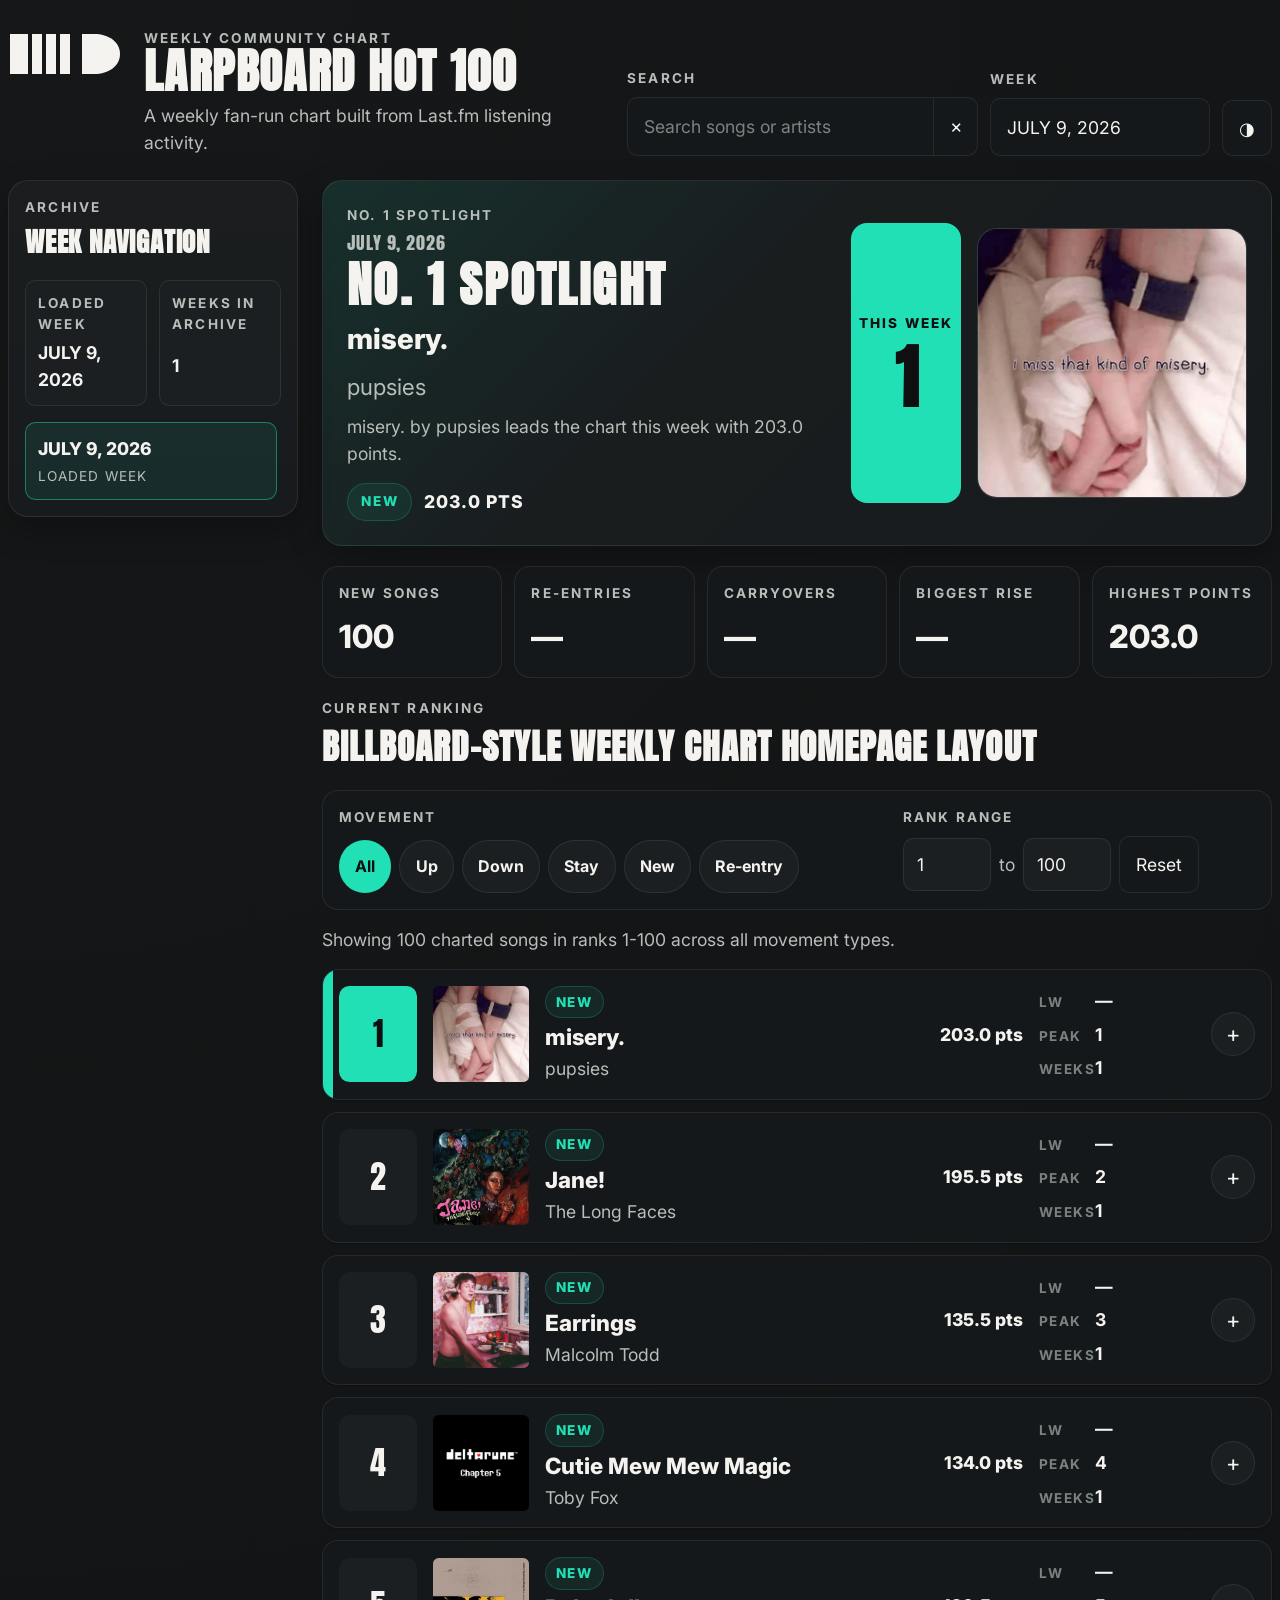
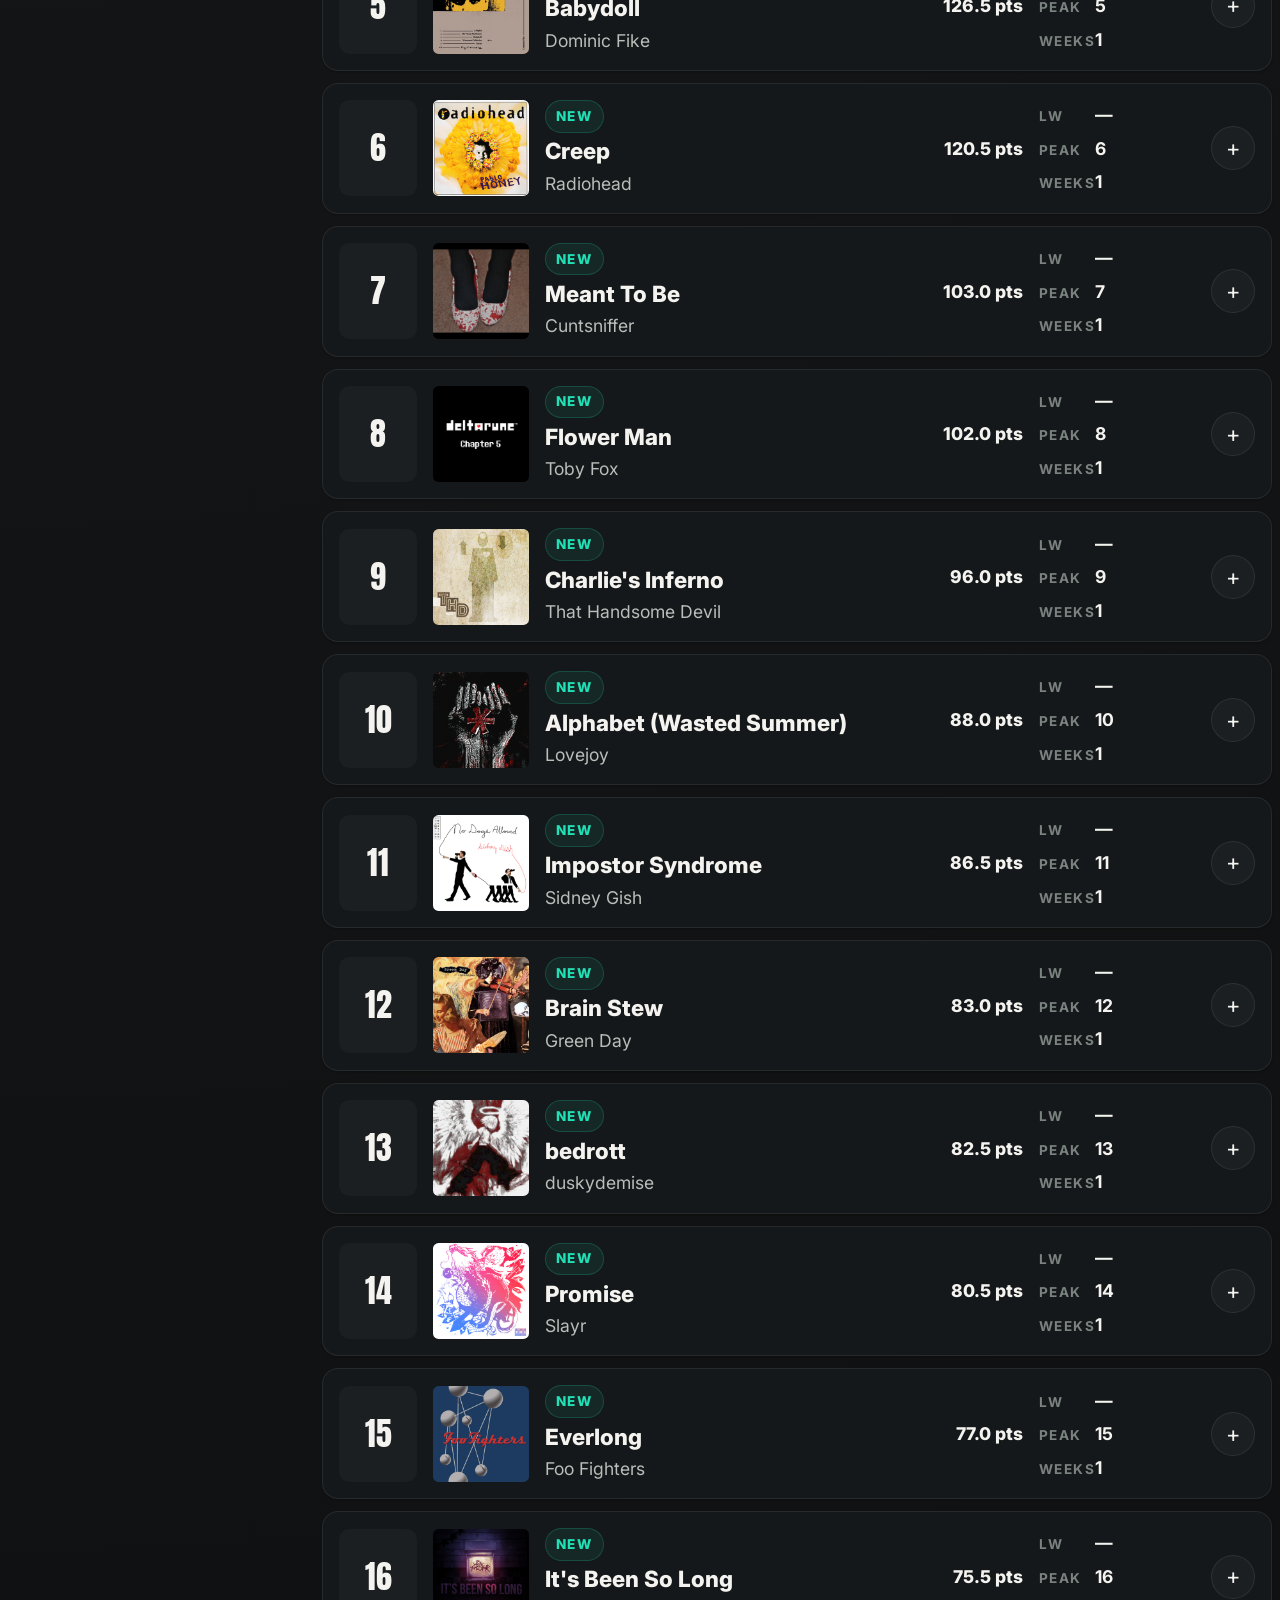
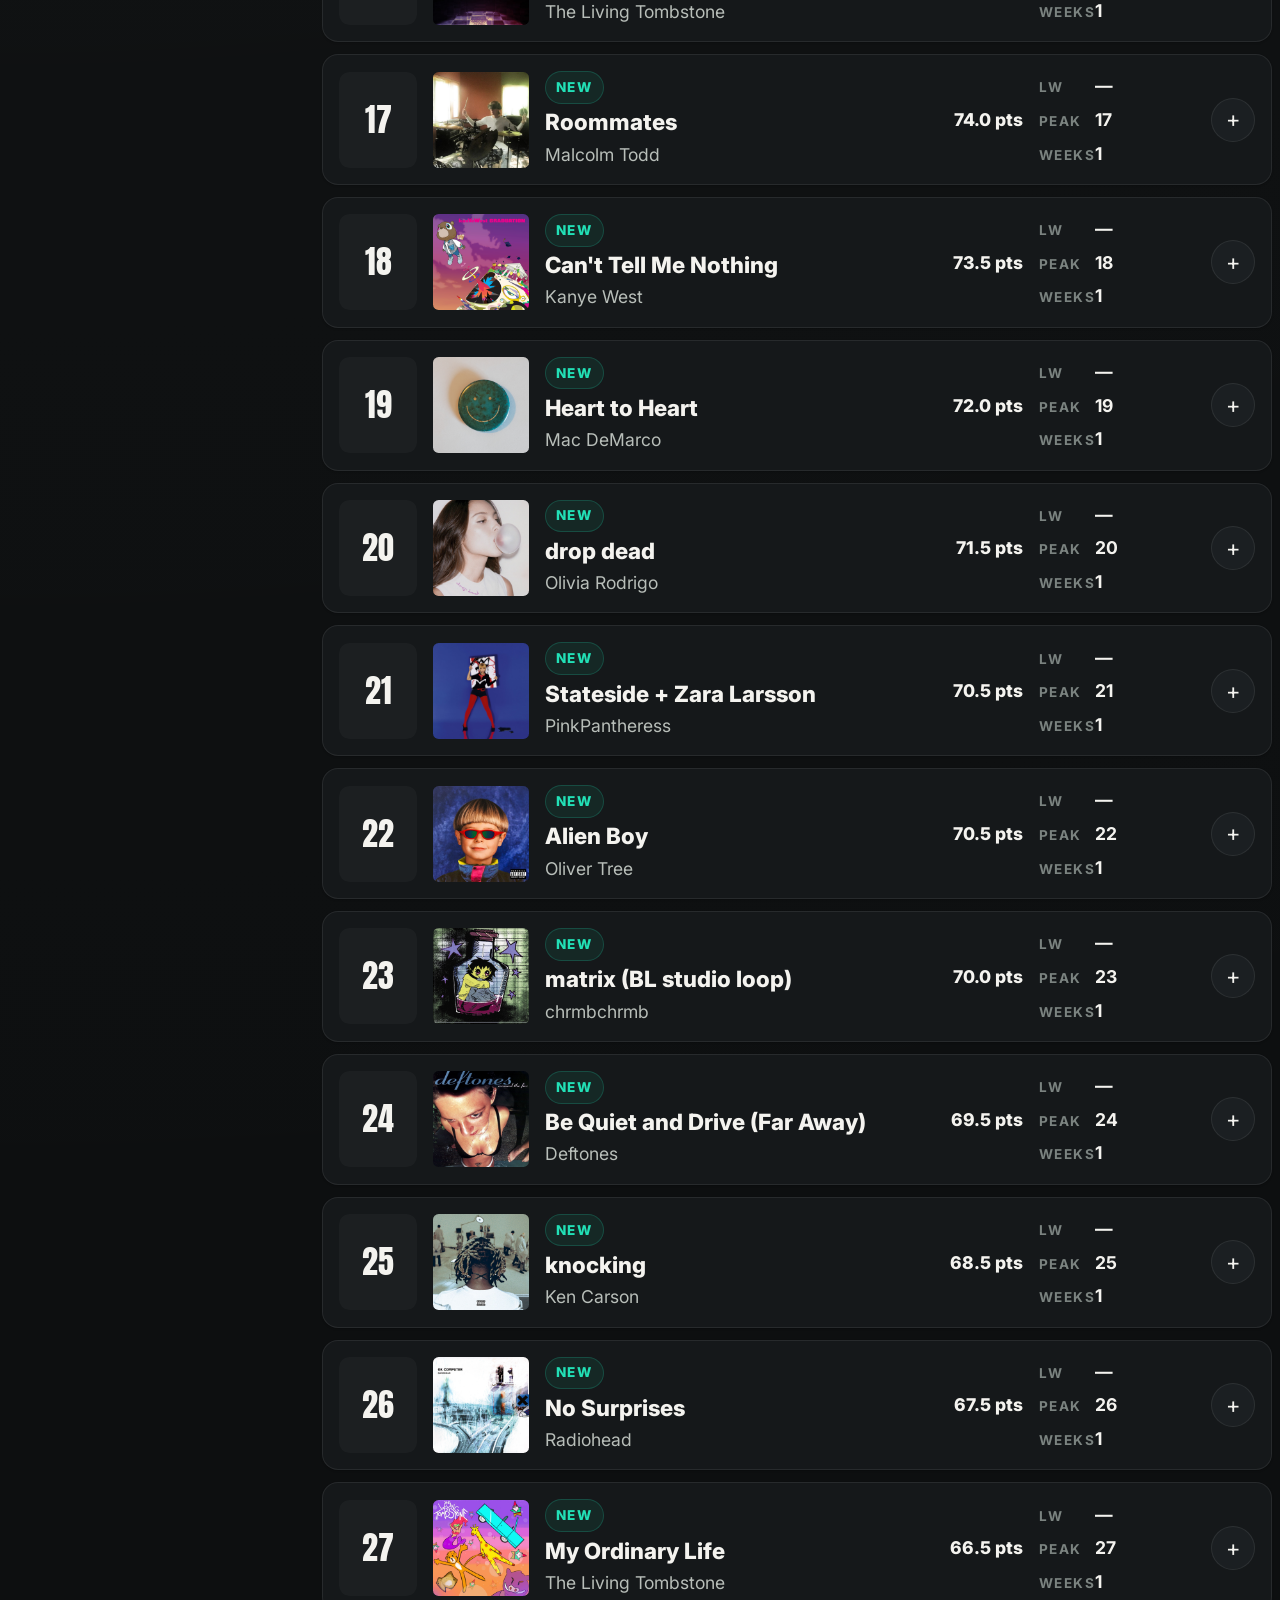
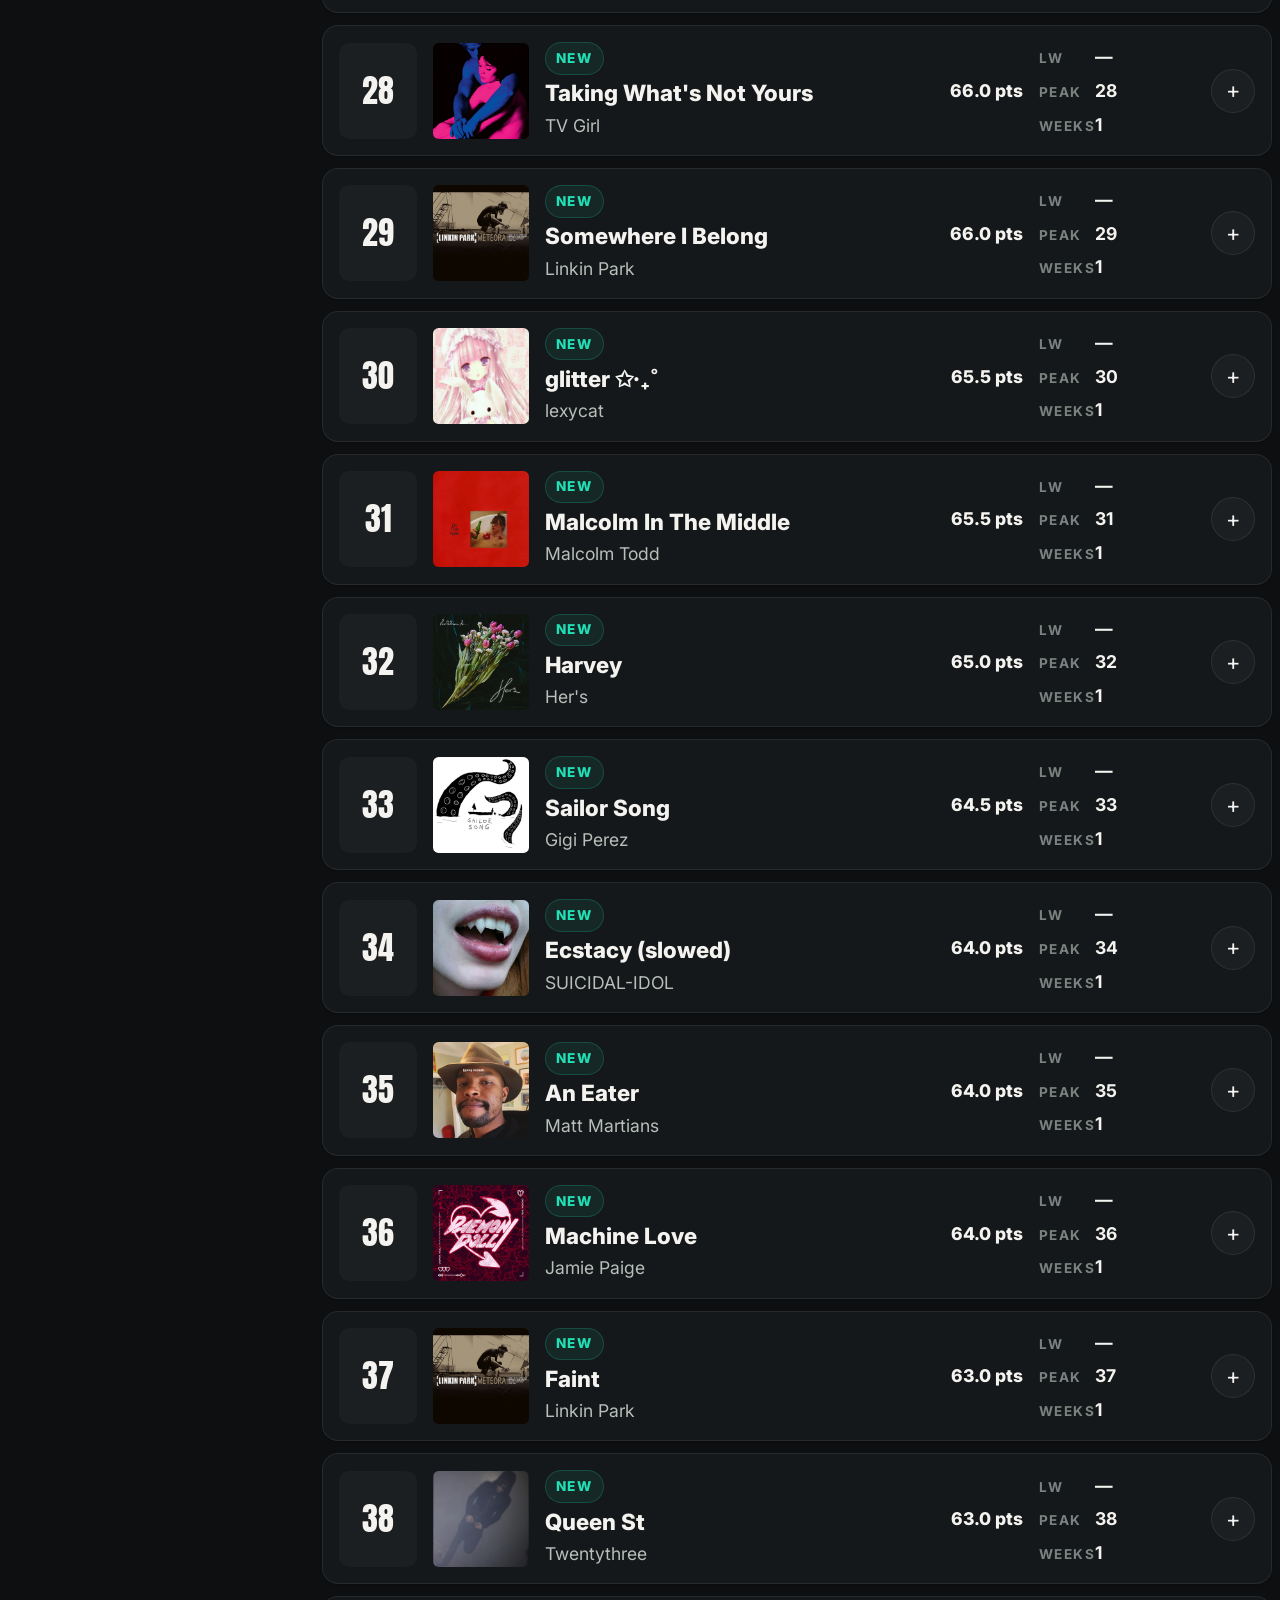
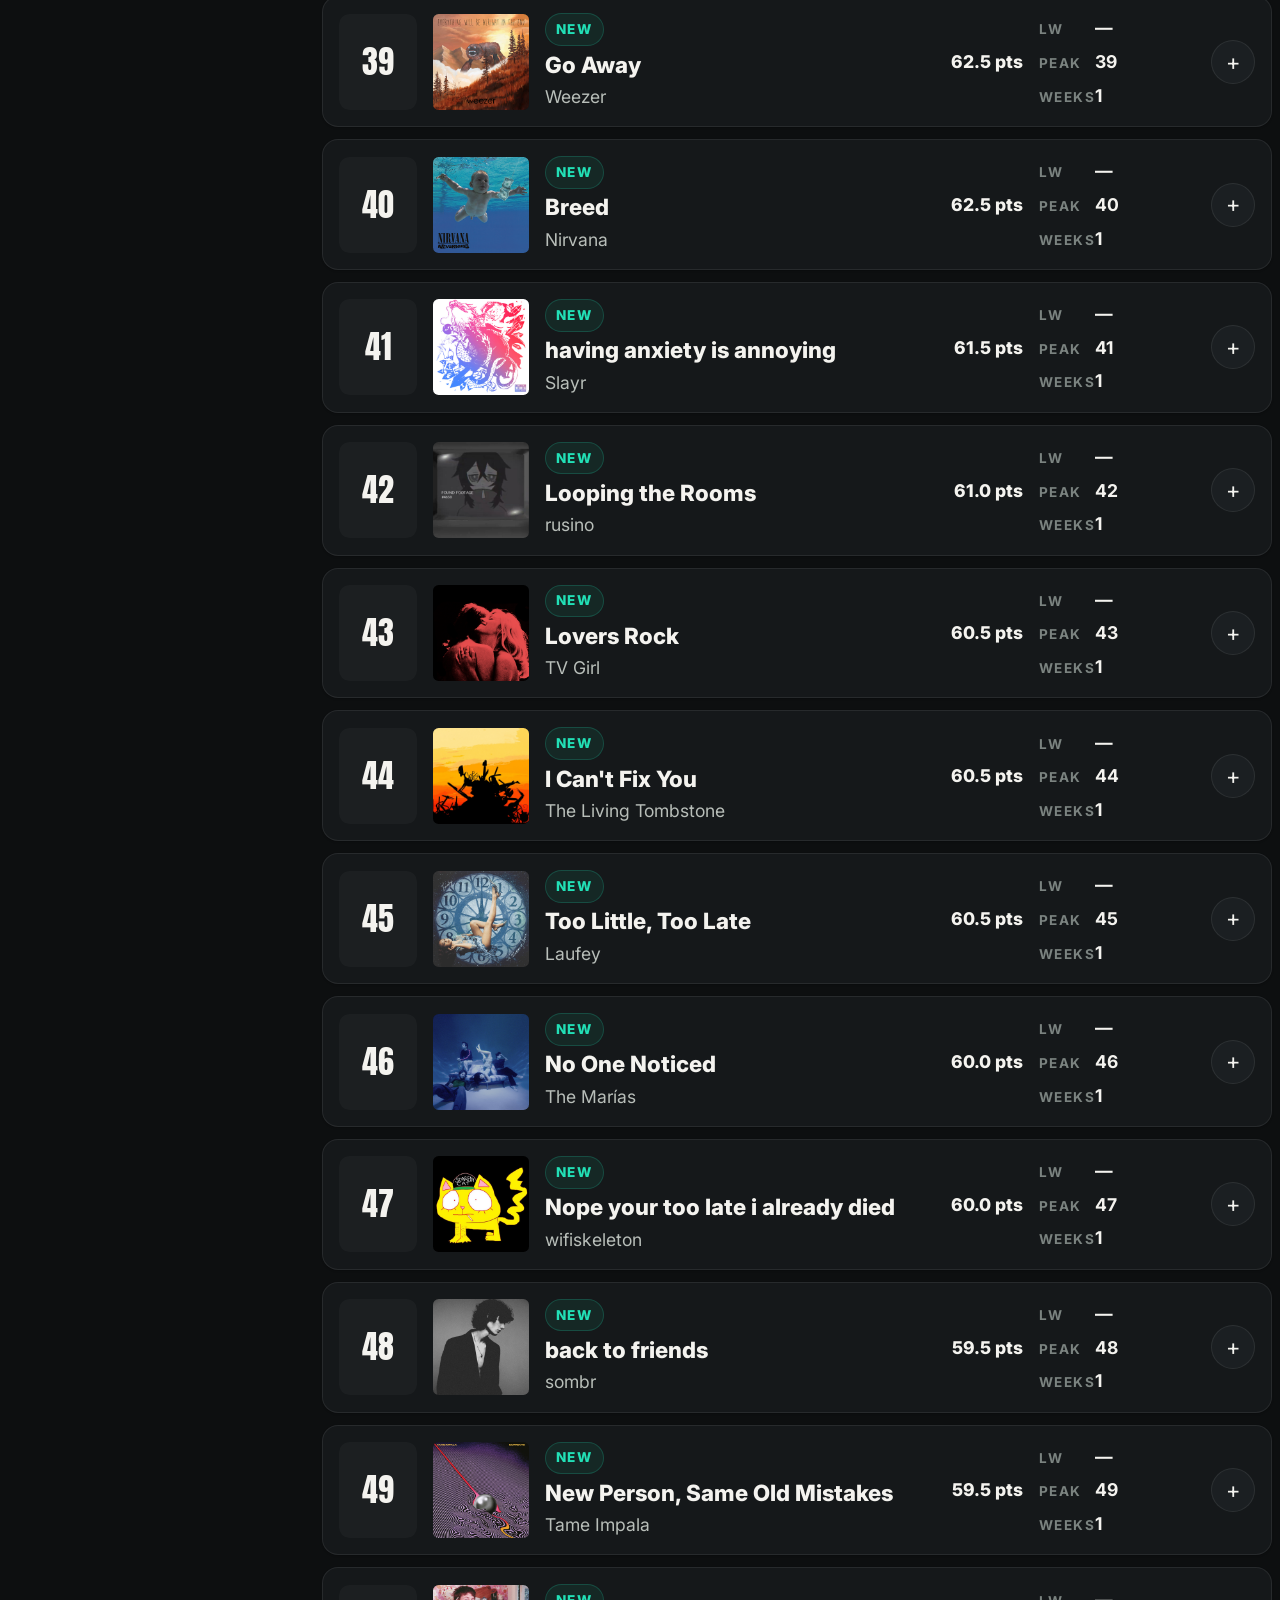
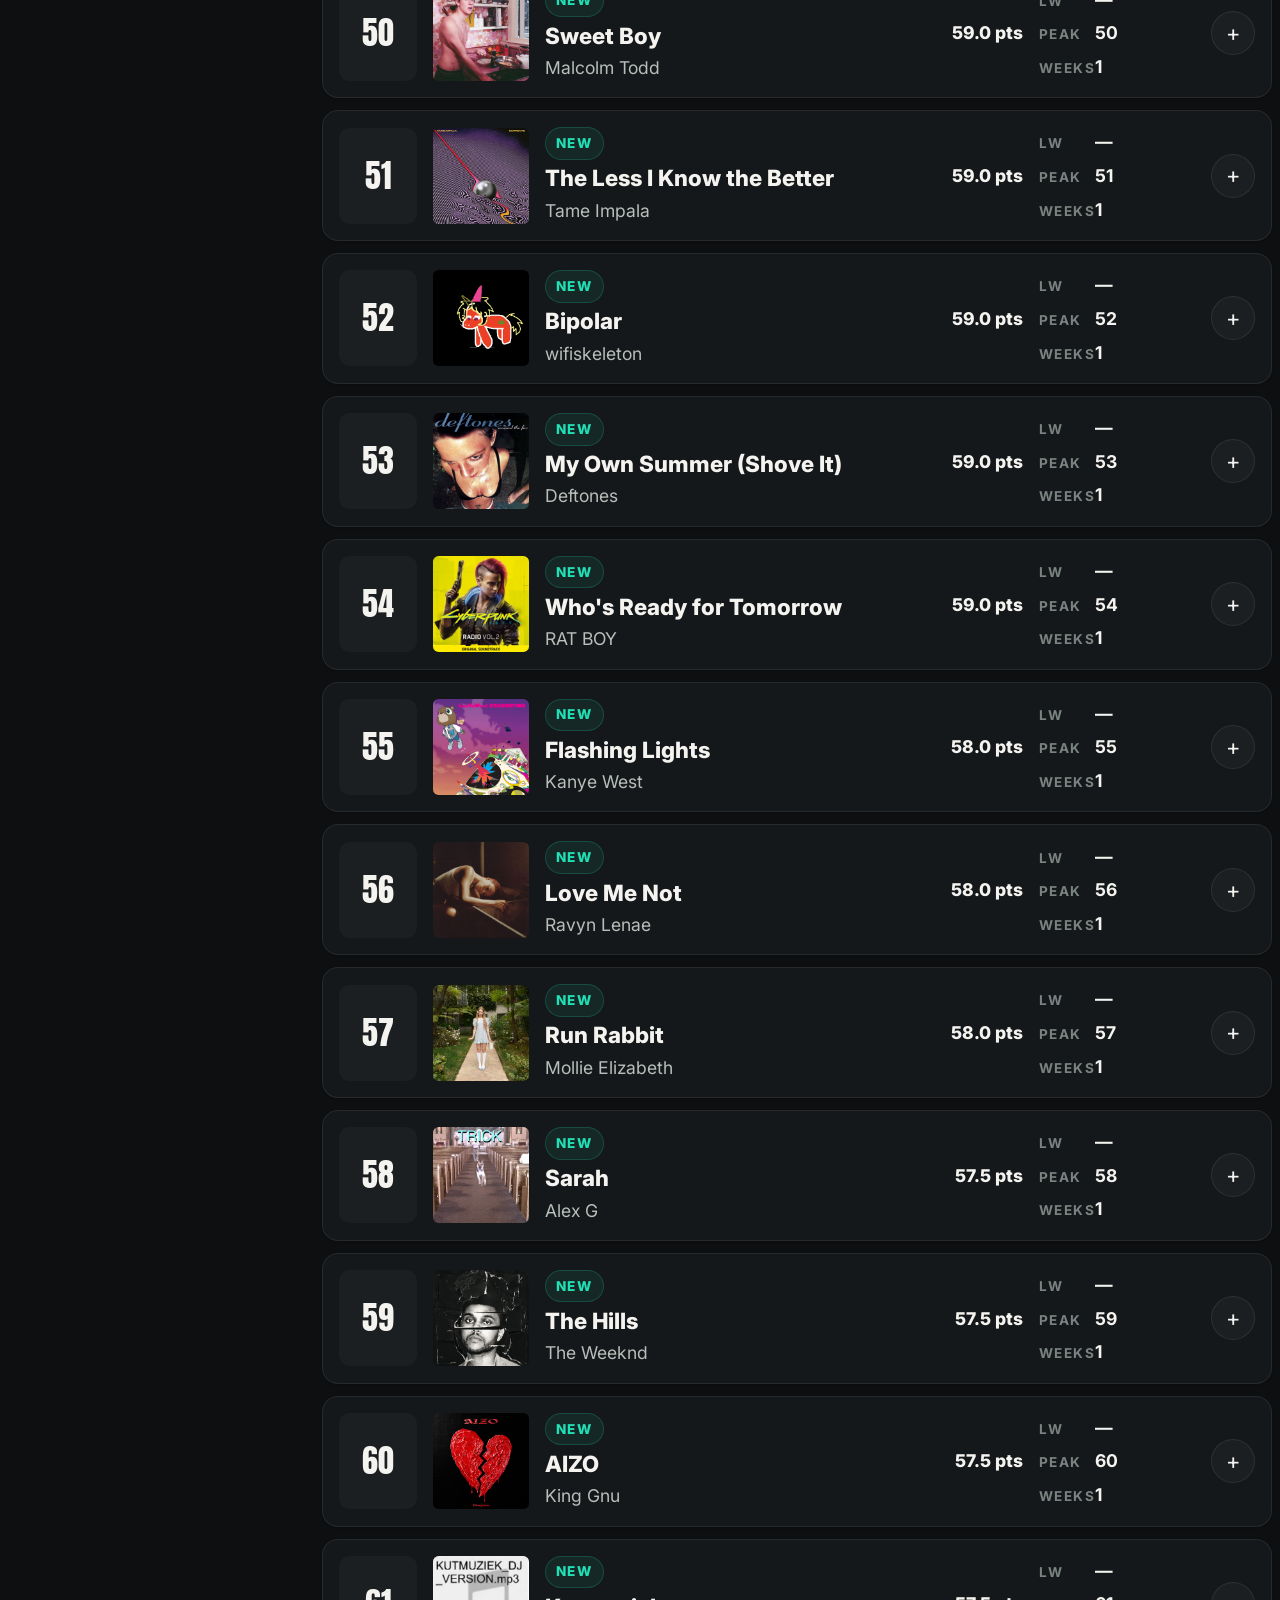
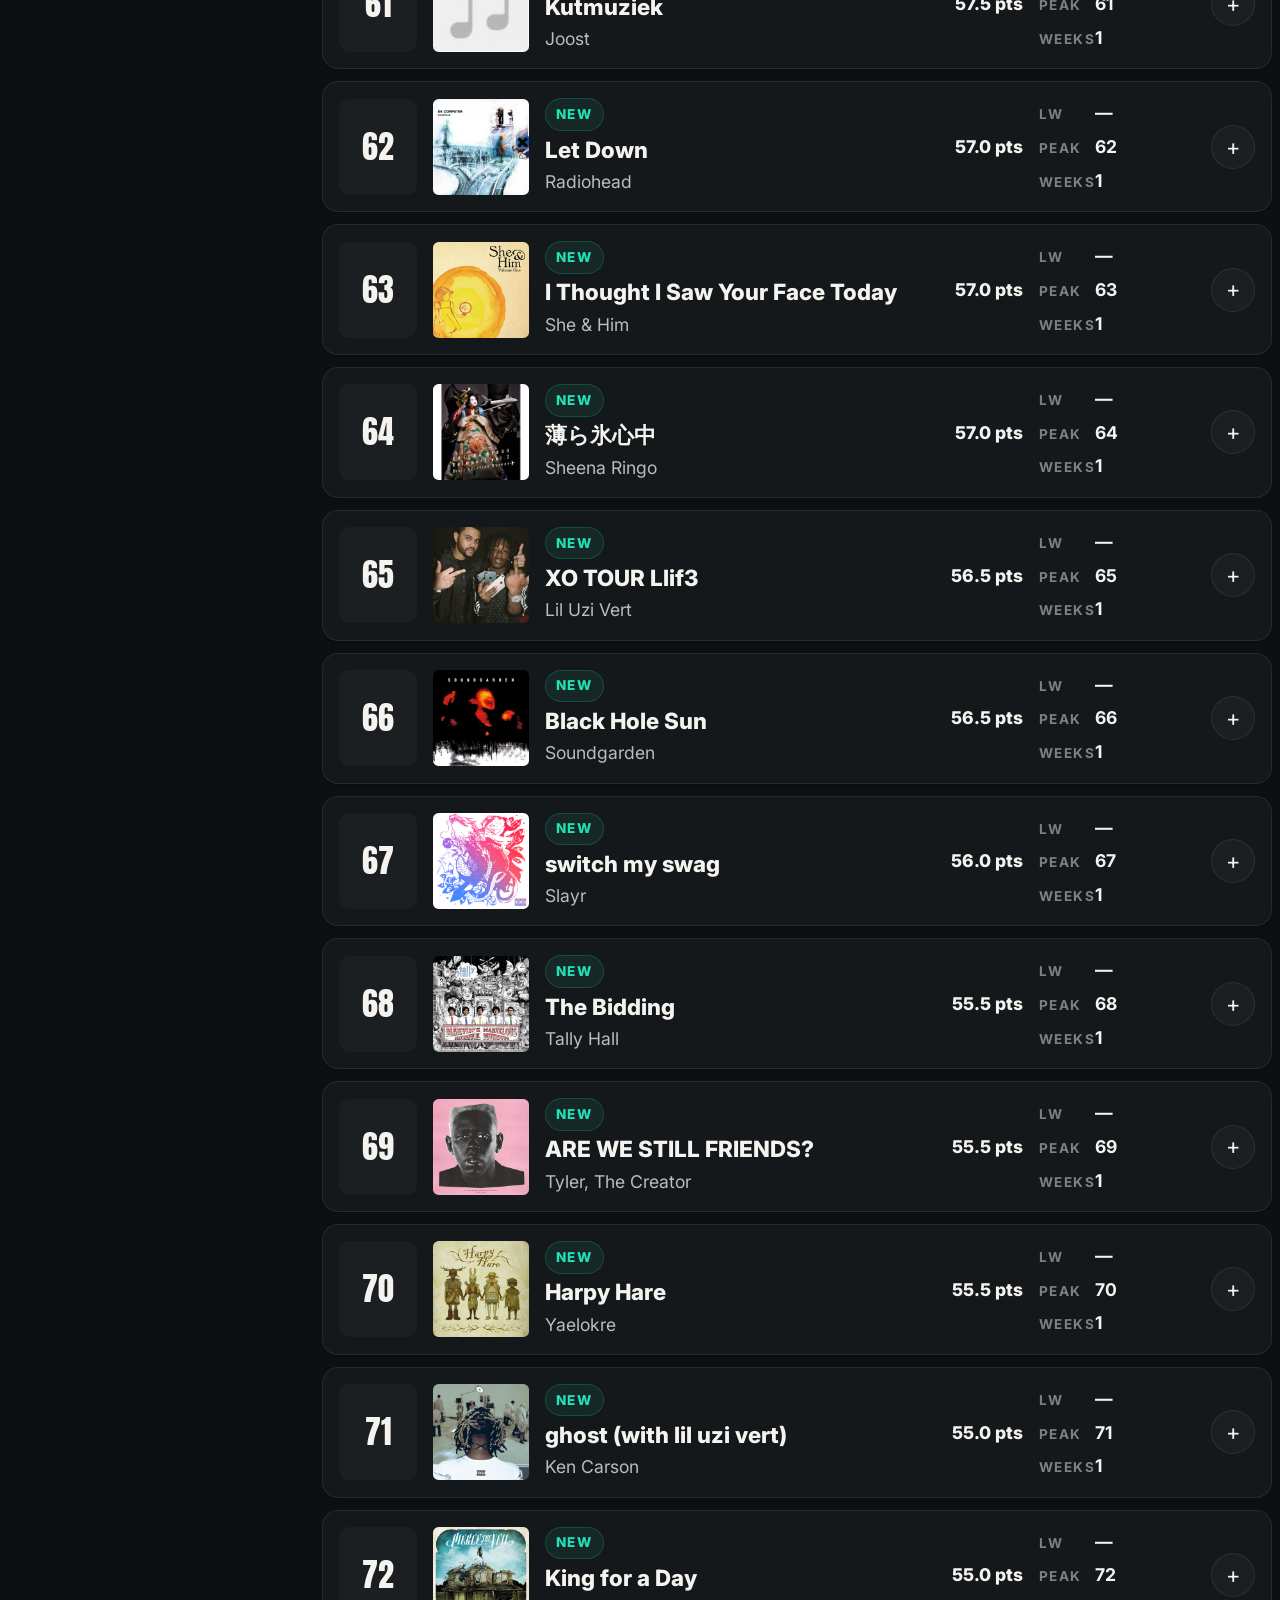
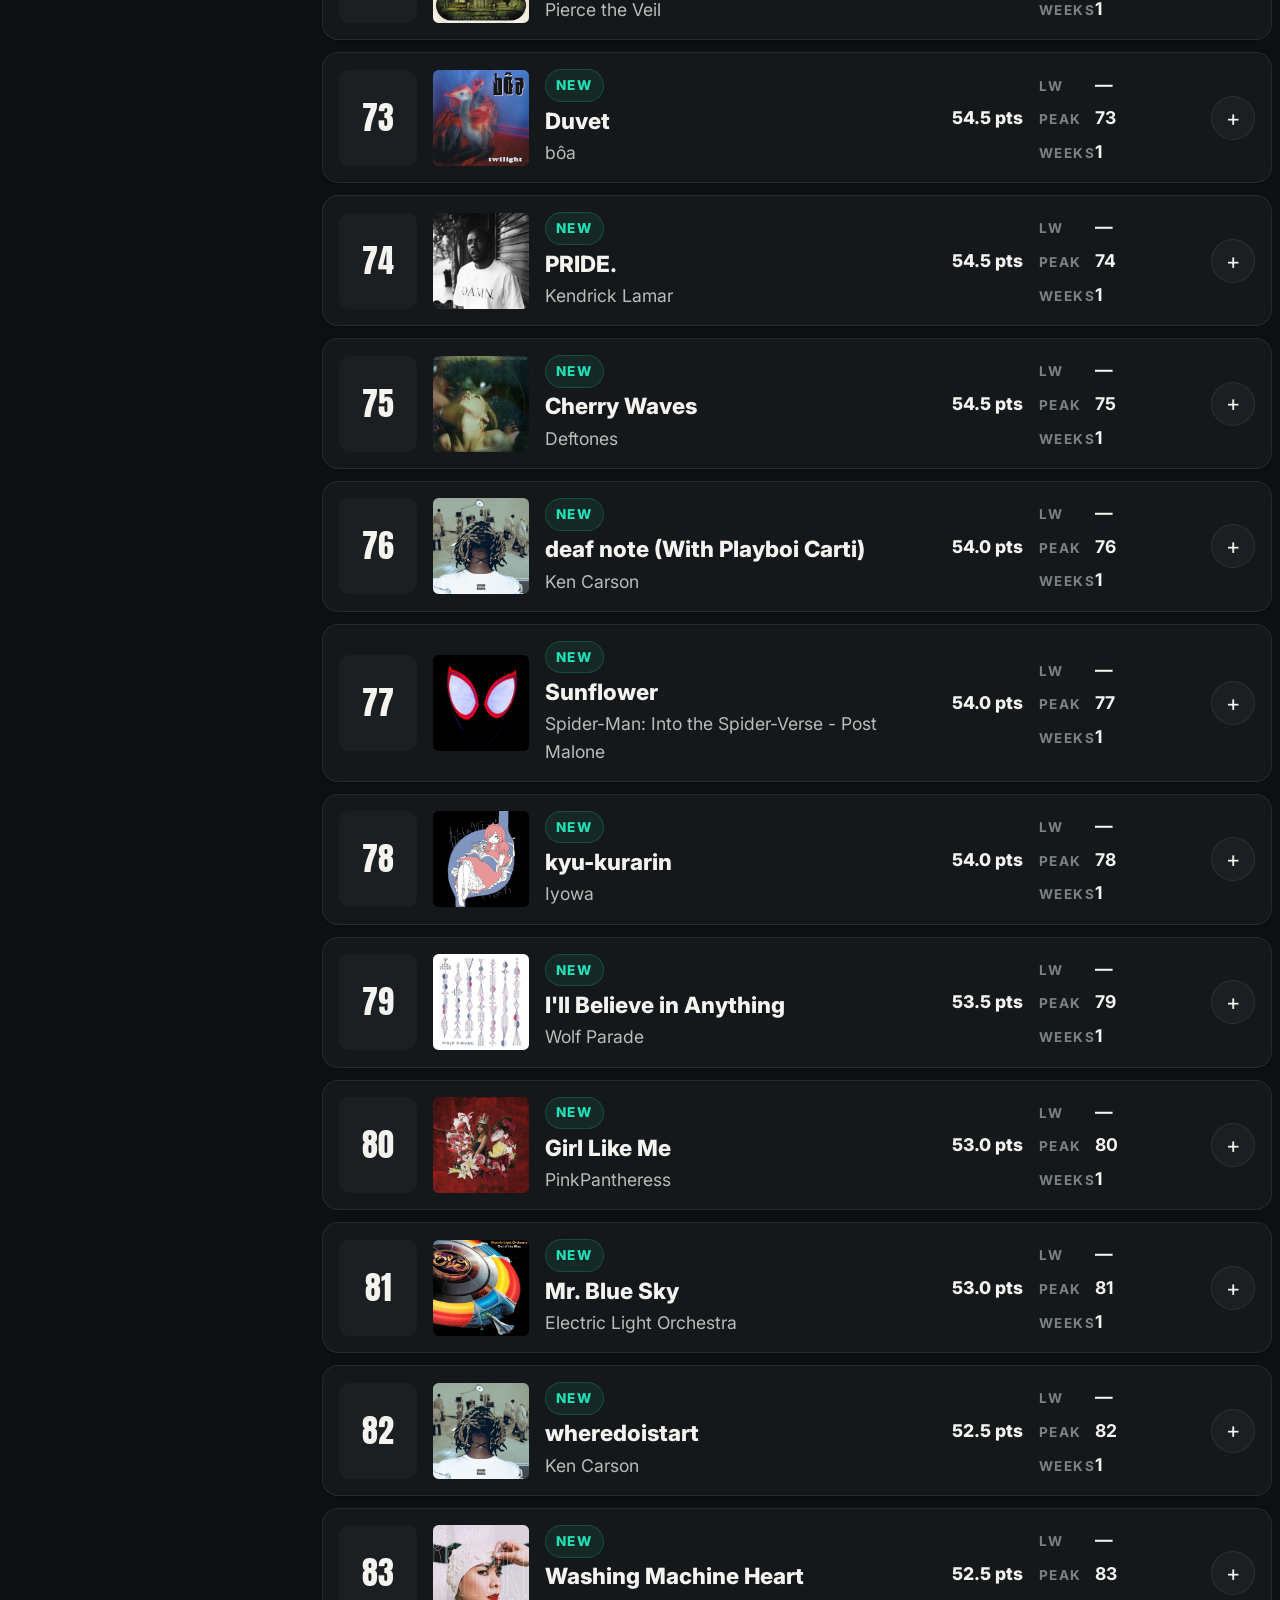
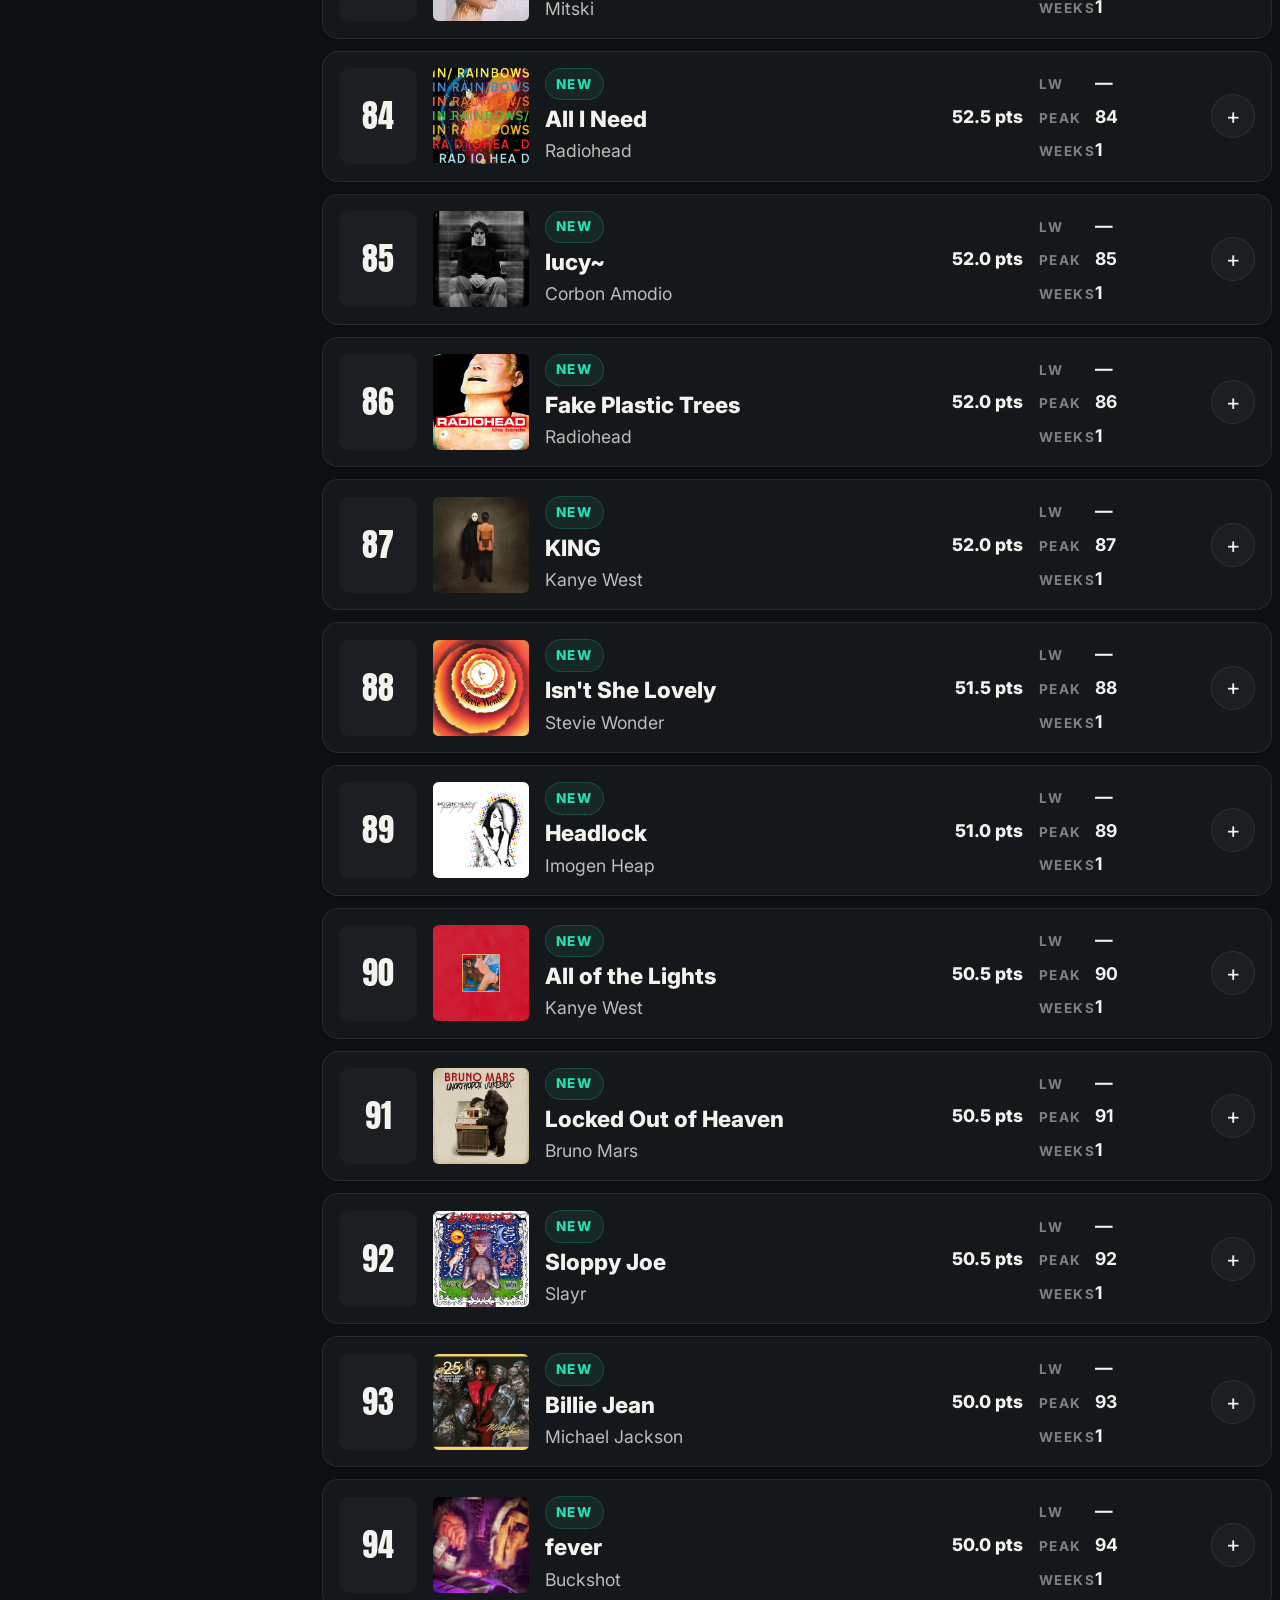
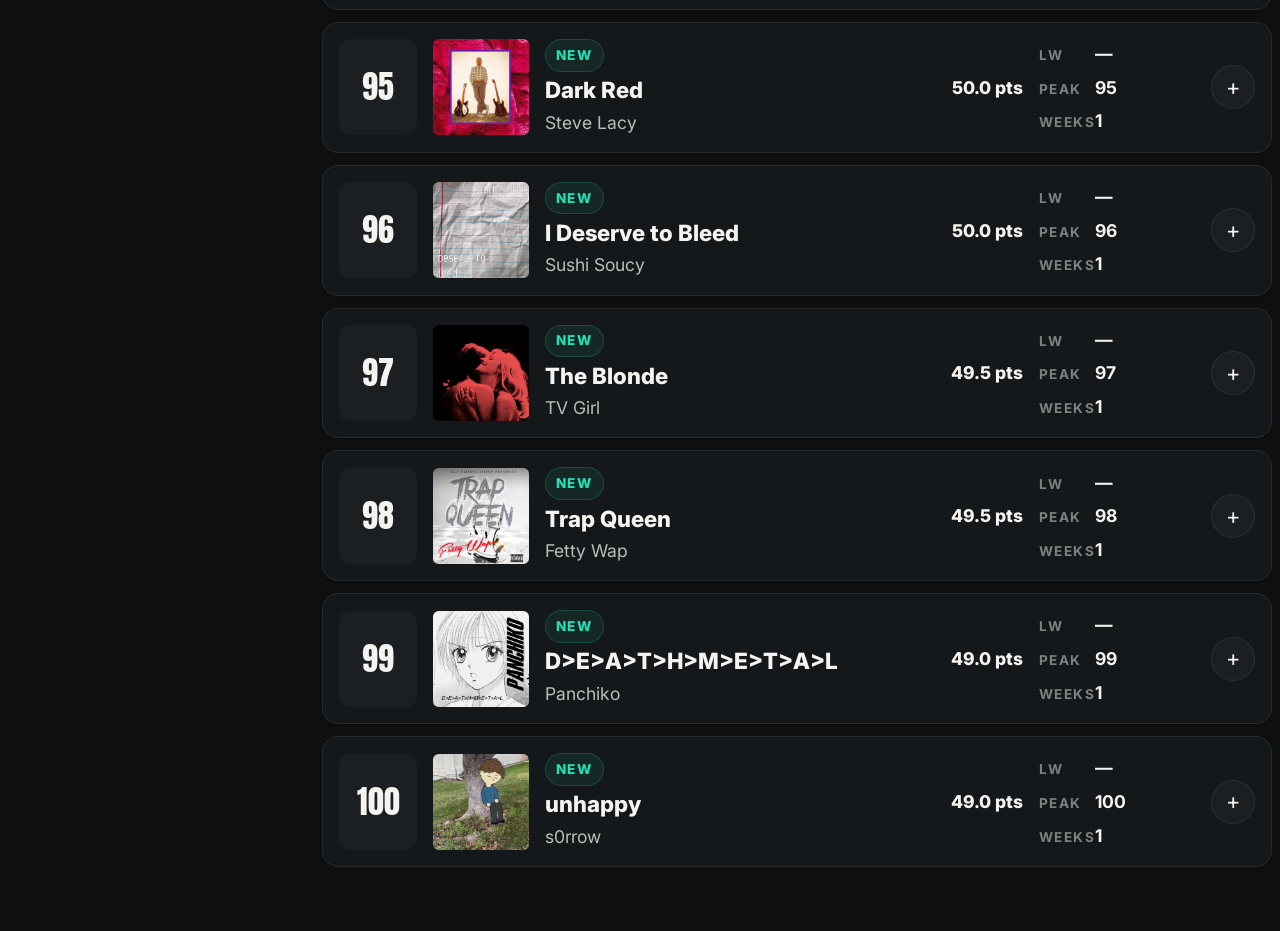
==== commit 70330abc: "plz fix the site" ====
--- a/larpboard-hot-100.html
+++ b/larpboard-hot-100.html
@@ -40,10 +40,12 @@
             <button id="clear-search" class="search-clear" type="button" aria-label="Clear search">&times;</button>
           </div>
         </div>
+
         <div class="picker-group">
           <label class="week-picker-label" for="week-picker">Week</label>
           <select id="week-picker" class="week-picker" aria-label="Select chart week"></select>
         </div>
+
         <button type="button" class="theme-toggle" data-theme-toggle aria-label="Switch color mode">
           <span class="theme-toggle-inner">◐</span>
         </button>
@@ -57,6 +59,7 @@
             <p class="section-kicker">Archive</p>
             <h2 id="archive-heading">Week navigation</h2>
           </div>
+
           <div class="archive-summary">
             <div class="archive-summary-item">
               <span class="archive-summary-label">Loaded week</span>
@@ -67,6 +70,7 @@
               <strong id="archive-week-count">—</strong>
             </div>
           </div>
+
           <nav id="archive-nav" class="archive-nav" aria-label="Chart week archive"></nav>
         </div>
       </aside>
@@ -78,7 +82,7 @@
             <p id="week-of" class="hero-week">Loading…</p>
             <h2 id="spotlight-heading" class="spotlight-title">No. 1 spotlight</h2>
             <button type="button" id="spotlight-song-link" class="spotlight-song-link">Loading…</button>
-            <button type="button" id="spotlight-artist-link" class="spotlight-artist-link">—</button>
+            <button type="button" id="spotlight-artist-link" class="spotlight-artist-link"></button>
             <p id="spotlight-summary" class="spotlight-summary">Loading current chart leader…</p>
             <div class="spotlight-meta">
               <span id="spotlight-movement" class="movement-badge movement-badge-lg" data-size="lg">—</span>
@@ -141,6 +145,7 @@
                 <button type="button" class="filter-pill" data-movement-filter="re">Re-entry</button>
               </div>
             </div>
+
             <div class="filter-group rank-filter-group">
               <label class="filter-label" for="rank-min">Rank range</label>
               <div class="rank-range-wrap">
@@ -169,14 +174,17 @@
         <div class="song-modal-cover-wrap">
           <img id="song-modal-cover" class="song-modal-cover" alt="" loading="lazy" decoding="async" width="240" height="240">
         </div>
+
         <div class="song-modal-copy">
           <p class="section-kicker">Song detail modal</p>
           <h2 id="song-modal-title">Loading…</h2>
-          <button id="song-modal-artist" class="song-modal-artist" type="button">—</button>
+          <button id="song-modal-artist" class="song-modal-artist" type="button"></button>
+
           <div class="song-modal-badges">
             <span id="song-modal-rank" class="song-modal-rank">—</span>
             <span id="song-modal-movement" class="movement-badge movement-badge-lg" data-size="lg">—</span>
           </div>
+
           <div class="song-modal-stats">
             <article><span>Points</span><strong id="song-modal-points">—</strong></article>
             <article><span>Listeners</span><strong id="song-modal-listeners">—</strong></article>
@@ -184,11 +192,13 @@
             <article><span>Peak</span><strong id="song-modal-peak">—</strong></article>
             <article><span>Weeks</span><strong id="song-modal-weeks">—</strong></article>
           </div>
+
           <div class="song-modal-actions">
             <button id="song-modal-open-song" class="modal-action-button primary-action" type="button">Open song page</button>
             <button id="song-modal-open-artist" class="modal-action-button" type="button">Open artist page</button>
           </div>
-          <p id="song-modal-summary" class="song-modal-summary">—</p>
+
+          <p id="song-modal-summary" class="song-modal-summary"></p>
         </div>
       </div>
     </div>
--- a/styles.css
+++ b/styles.css
@@ -314,7 +314,9 @@
   padding: var(--space-4);
   border: 1px solid var(--color-border);
   border-radius: var(--radius-xl);
-  background: linear-gradient(180deg, rgba(255,255,255,0.025), rgba(255,255,255,0.01)), var(--color-surface);
+  background:
+    linear-gradient(180deg, rgba(255,255,255,0.025), rgba(255,255,255,0.01)),
+    var(--color-surface);
   box-shadow: var(--shadow-md);
 }
 
@@ -388,7 +390,9 @@
   gap: var(--space-5);
   padding: clamp(var(--space-4), 2vw, var(--space-6));
   border: 1px solid var(--color-border);
-  background: linear-gradient(135deg, rgba(34, 224, 182, 0.12), rgba(255,255,255,0.02) 42%, rgba(255,255,255,0.01)), var(--color-surface);
+  background:
+    linear-gradient(135deg, rgba(34, 224, 182, 0.12), rgba(255,255,255,0.02) 42%, rgba(255,255,255,0.01)),
+    var(--color-surface);
   border-radius: var(--radius-xl);
   box-shadow: var(--shadow-md);
 }
@@ -604,9 +608,7 @@
 .rank-range-sep,
 .results-summary,
 .view-panel-subtitle,
-.history-item,
-.detail-card p,
-.detail-card li {
+.history-item {
   color: var(--color-text-muted);
 }
 
@@ -866,13 +868,6 @@
   background: var(--color-surface);
 }
 
-.view-panel h3 {
-  font-family: var(--font-display);
-  letter-spacing: 0.03em;
-  text-transform: uppercase;
-  font-size: var(--text-xl);
-}
-
 .view-panel-subtitle {
   color: var(--color-text-muted);
   margin-top: var(--space-2);
